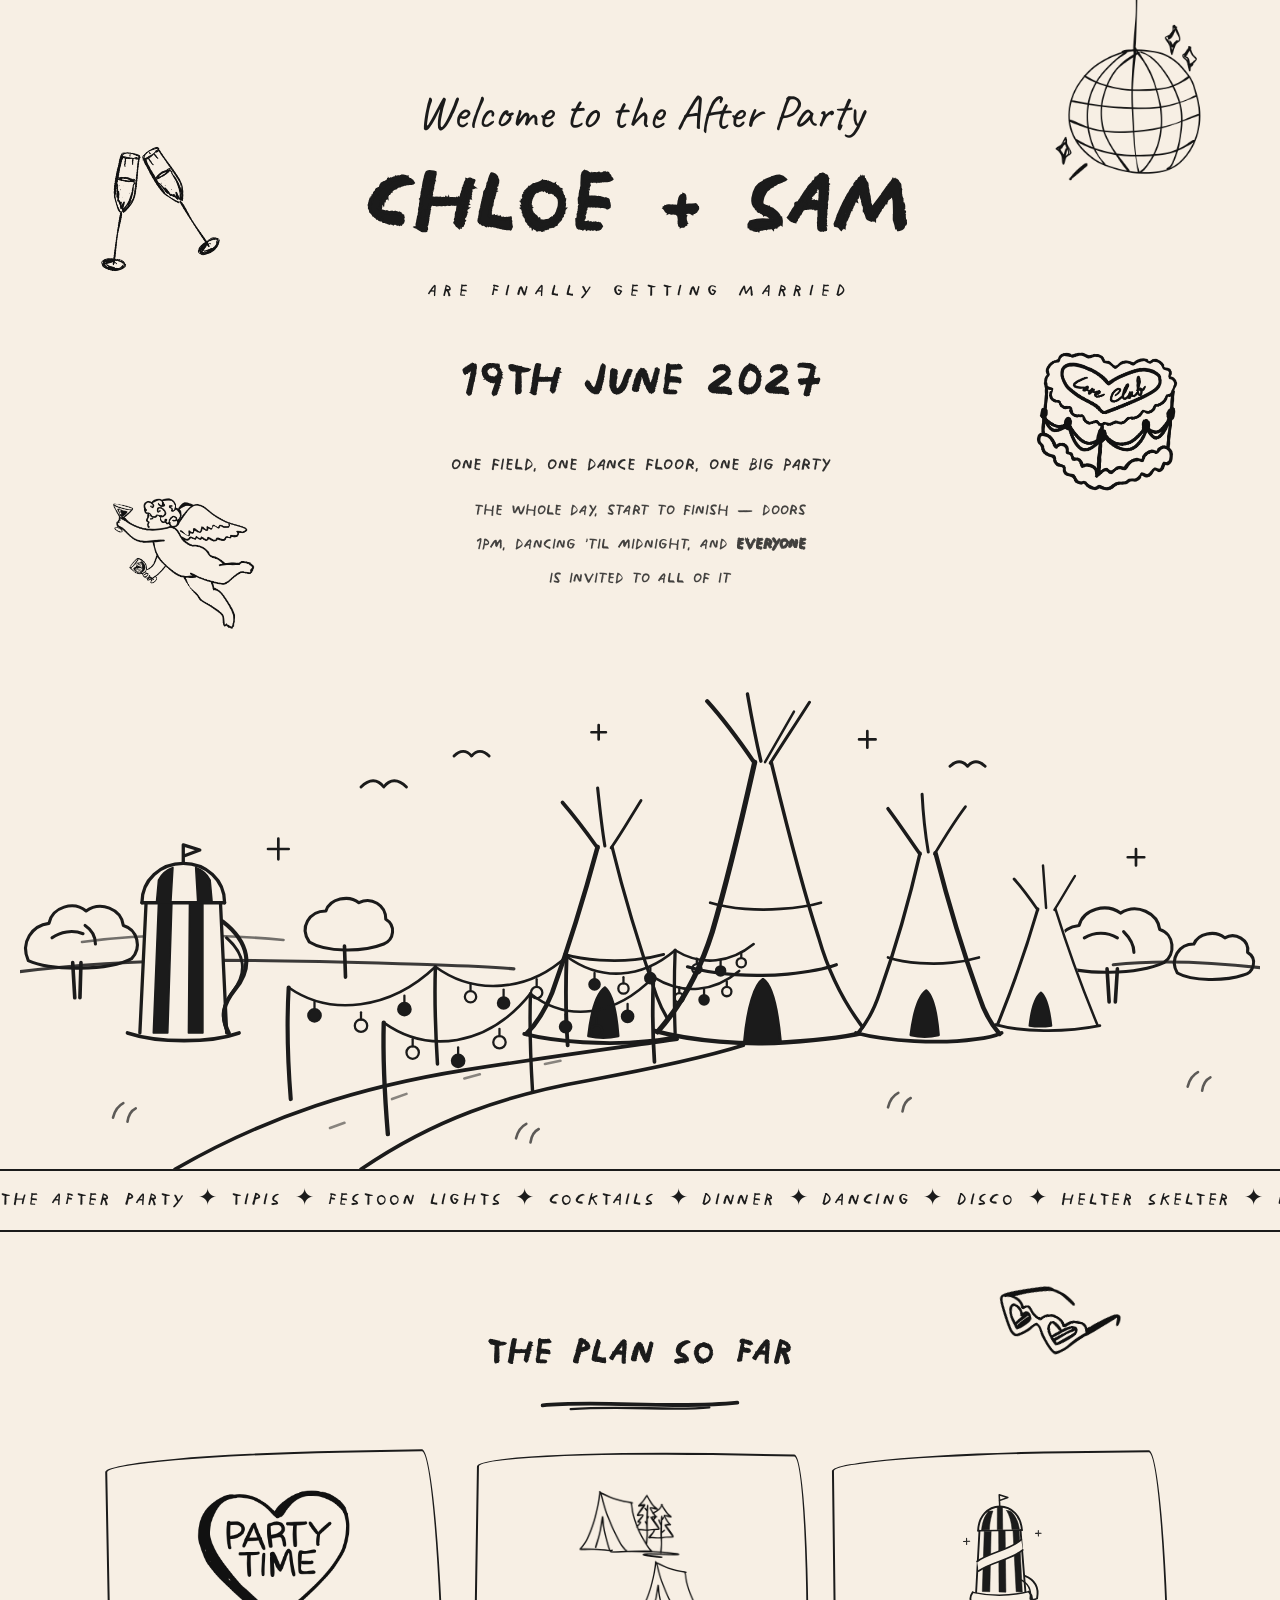
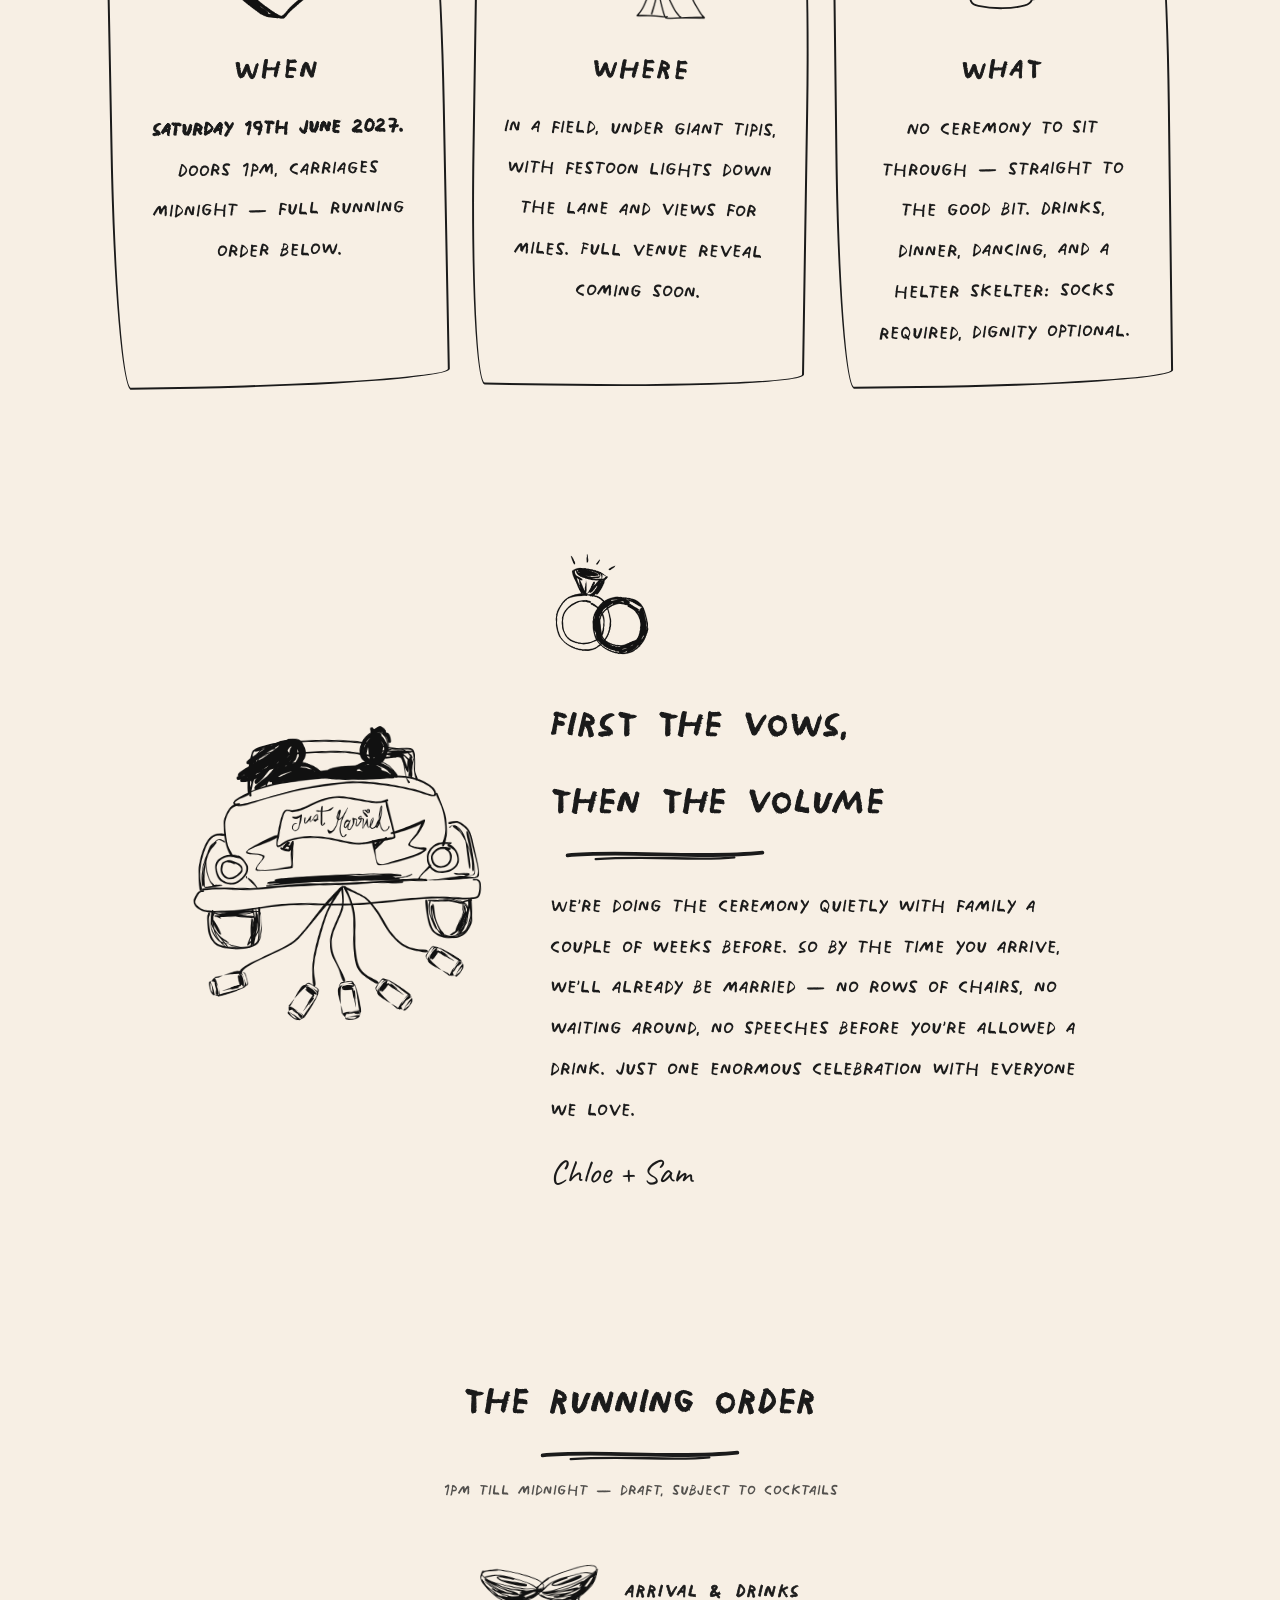
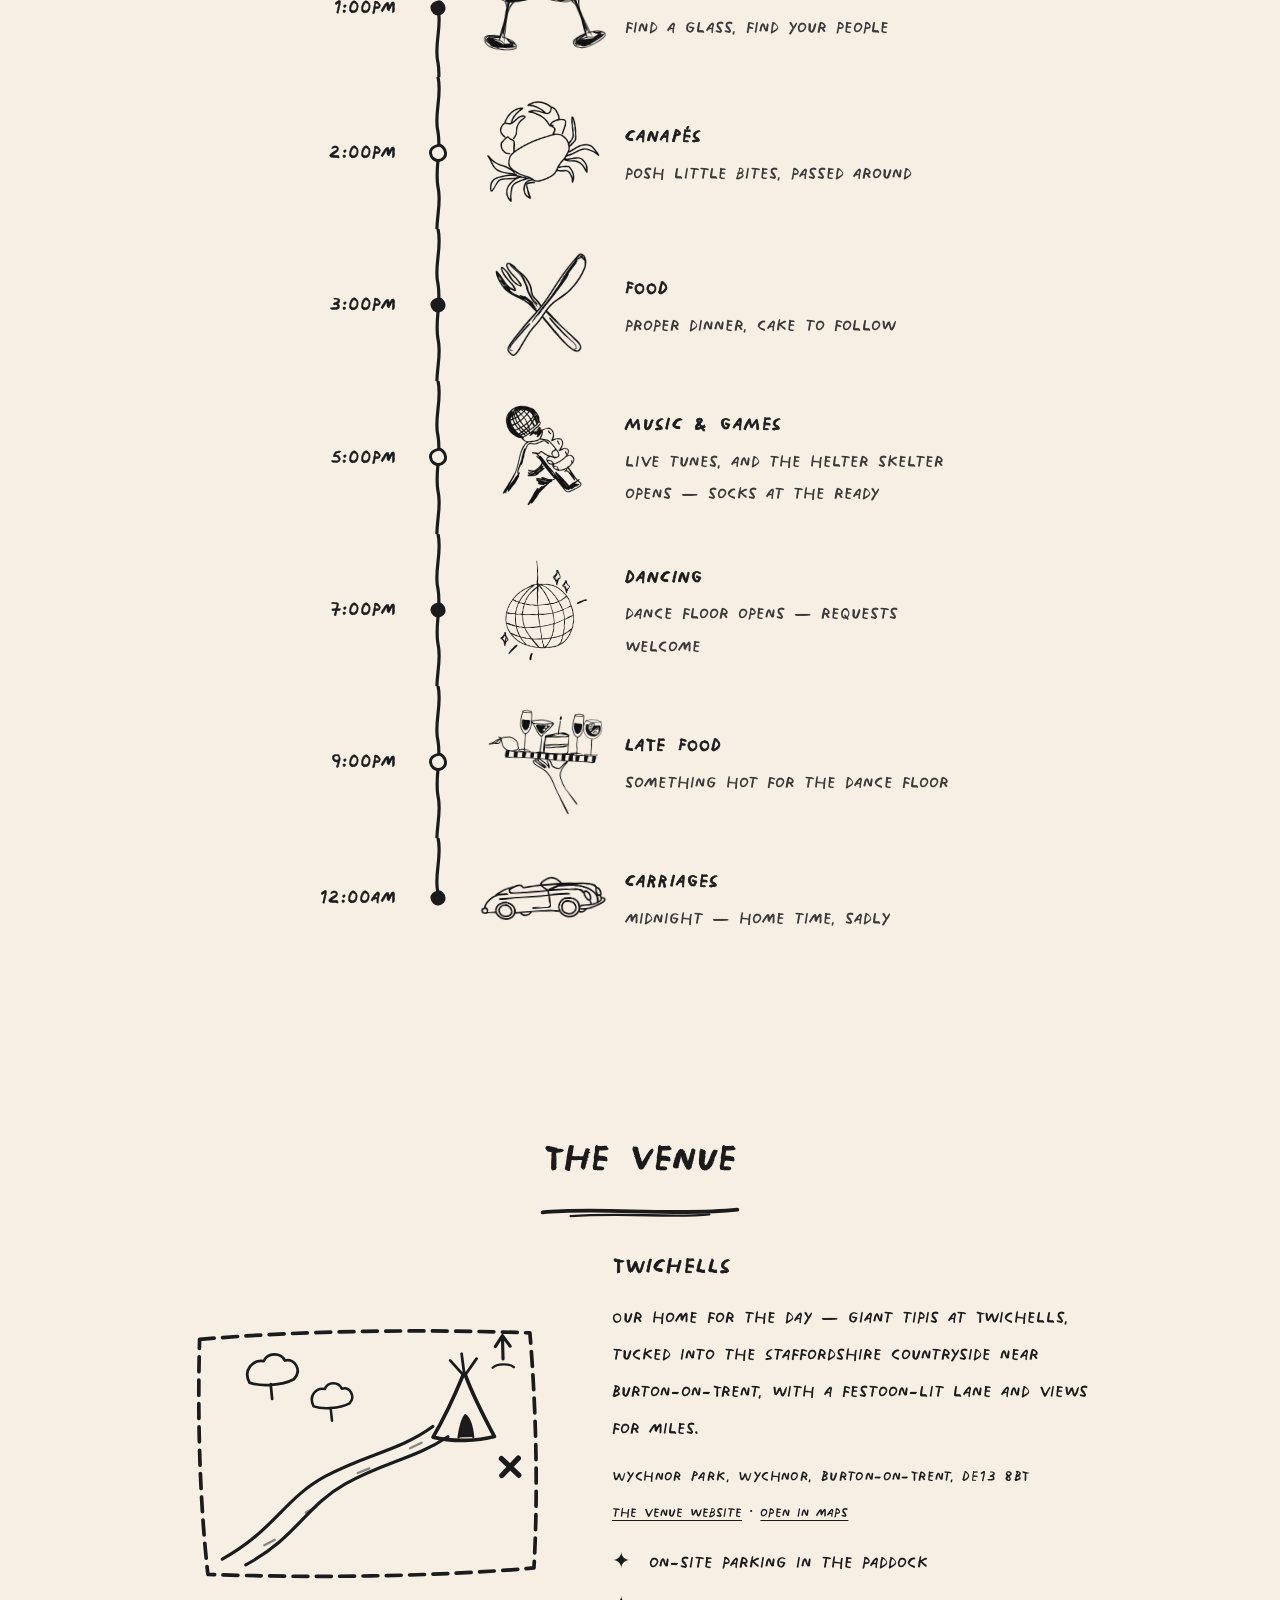
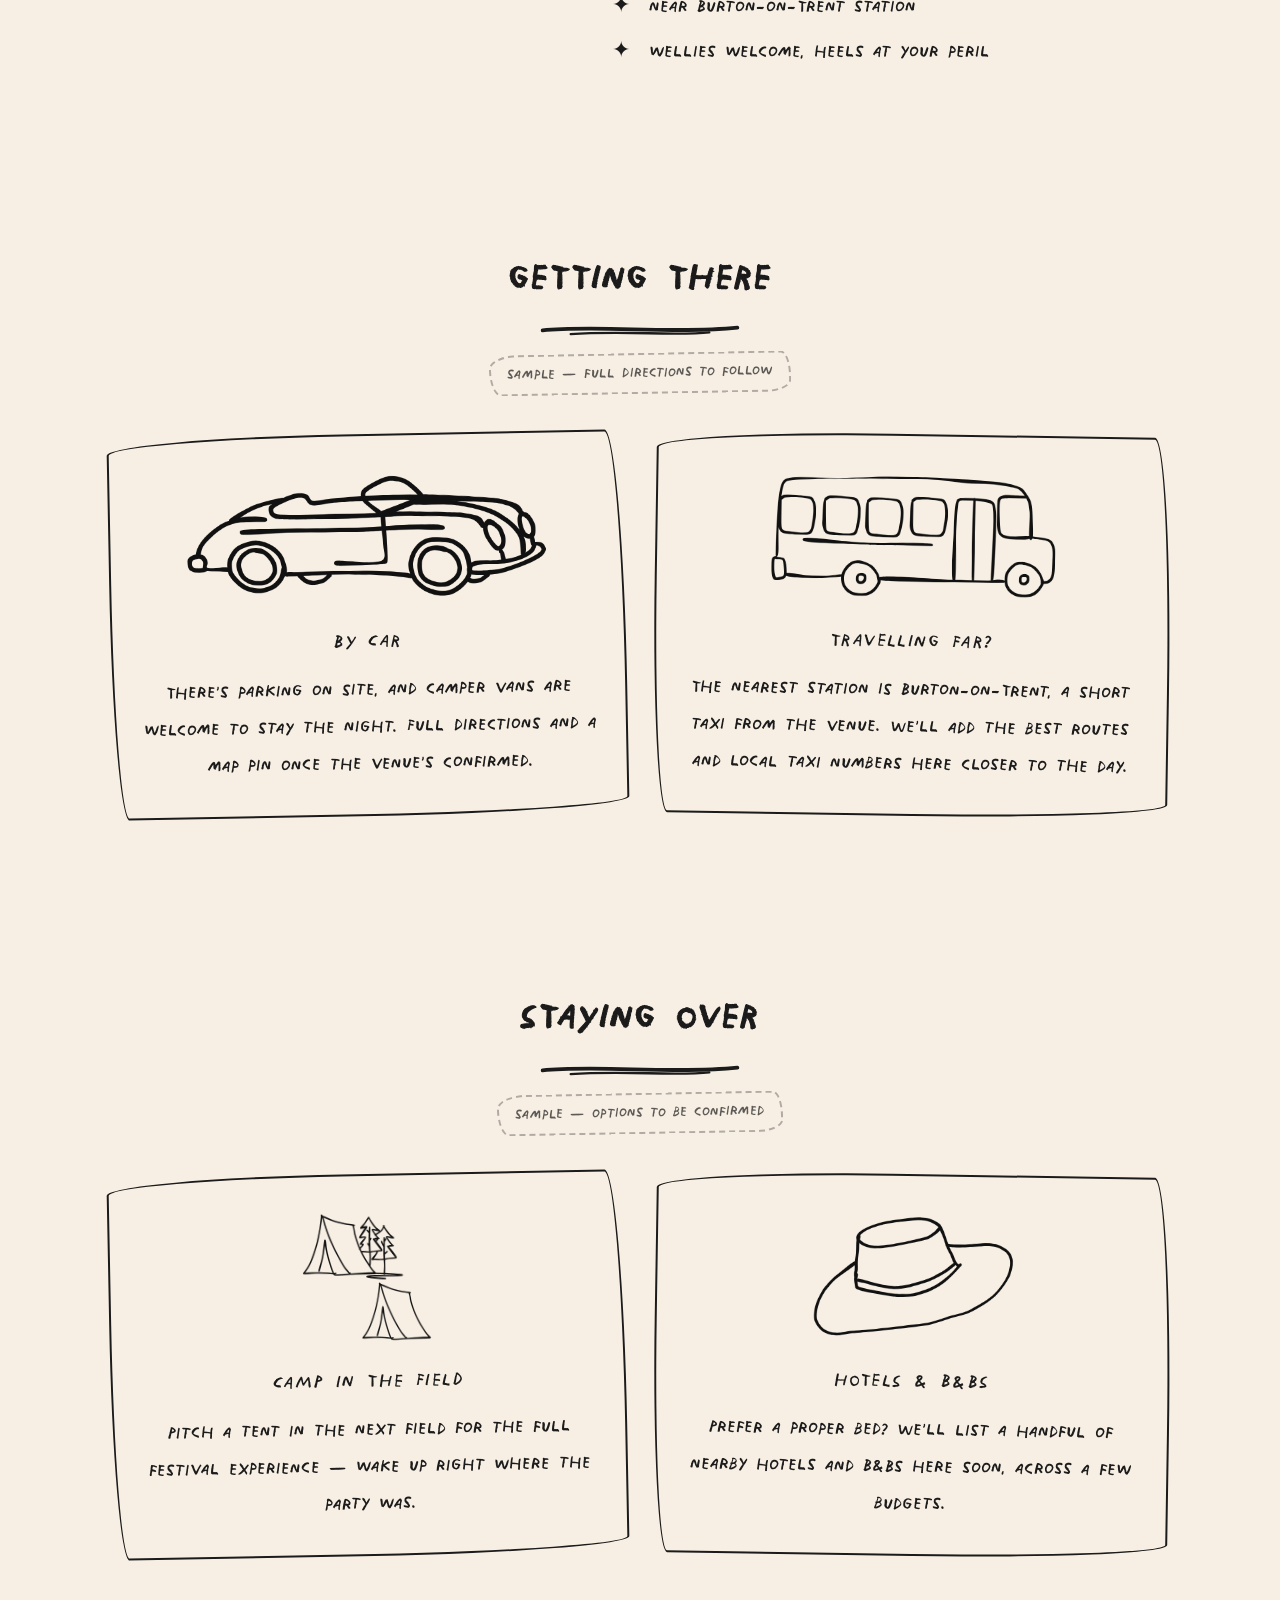
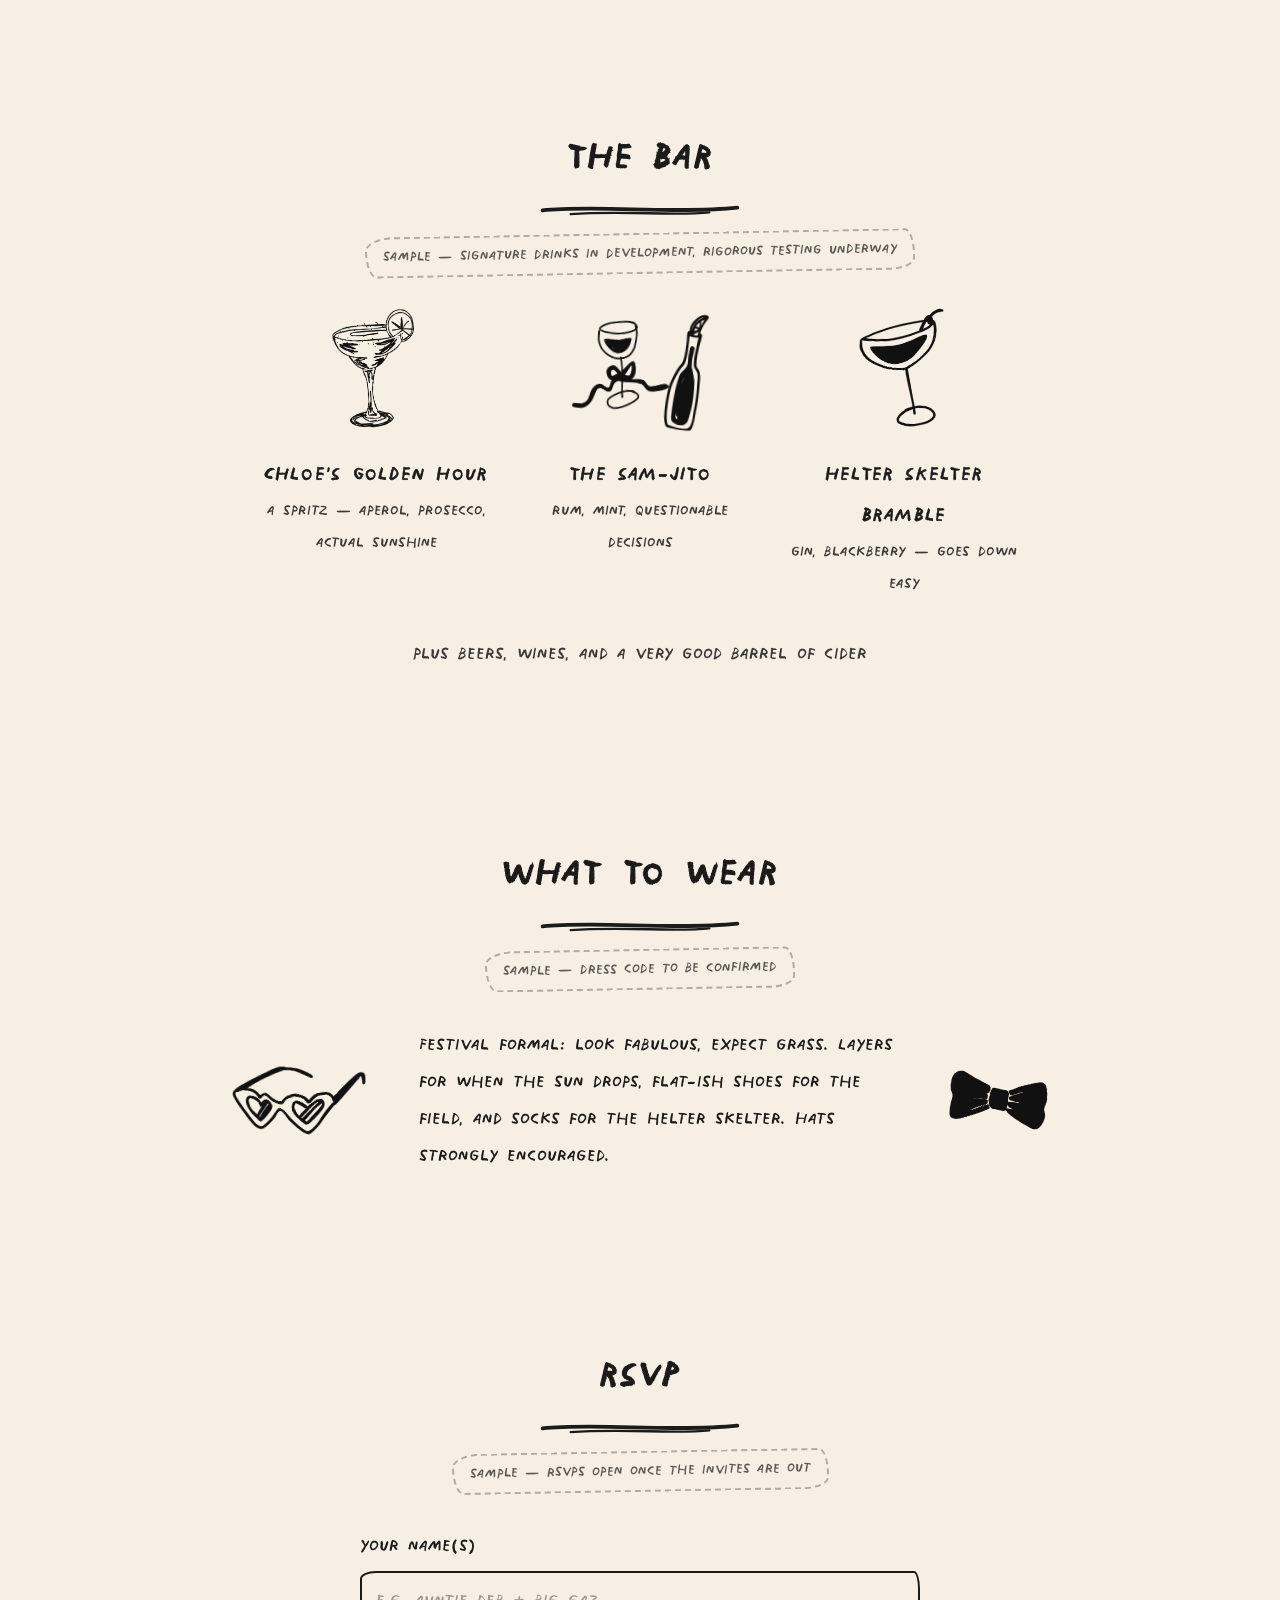
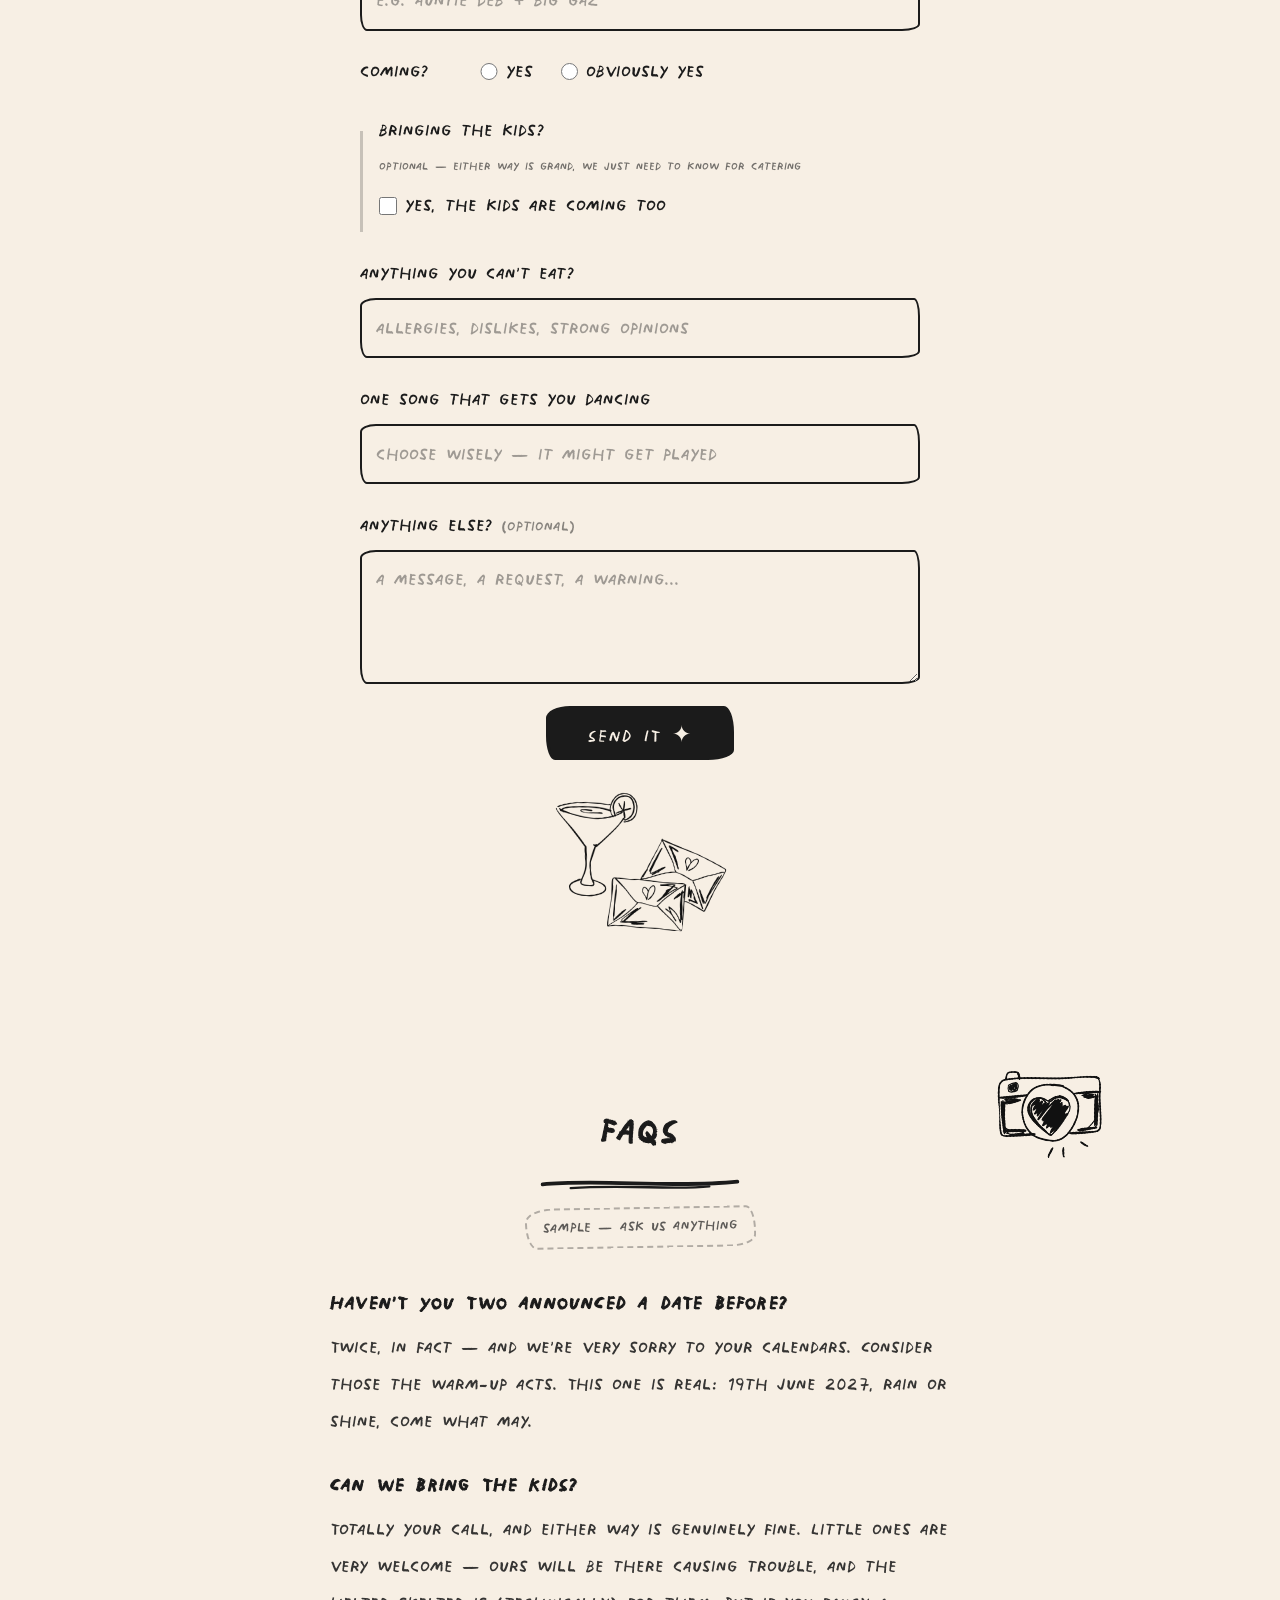
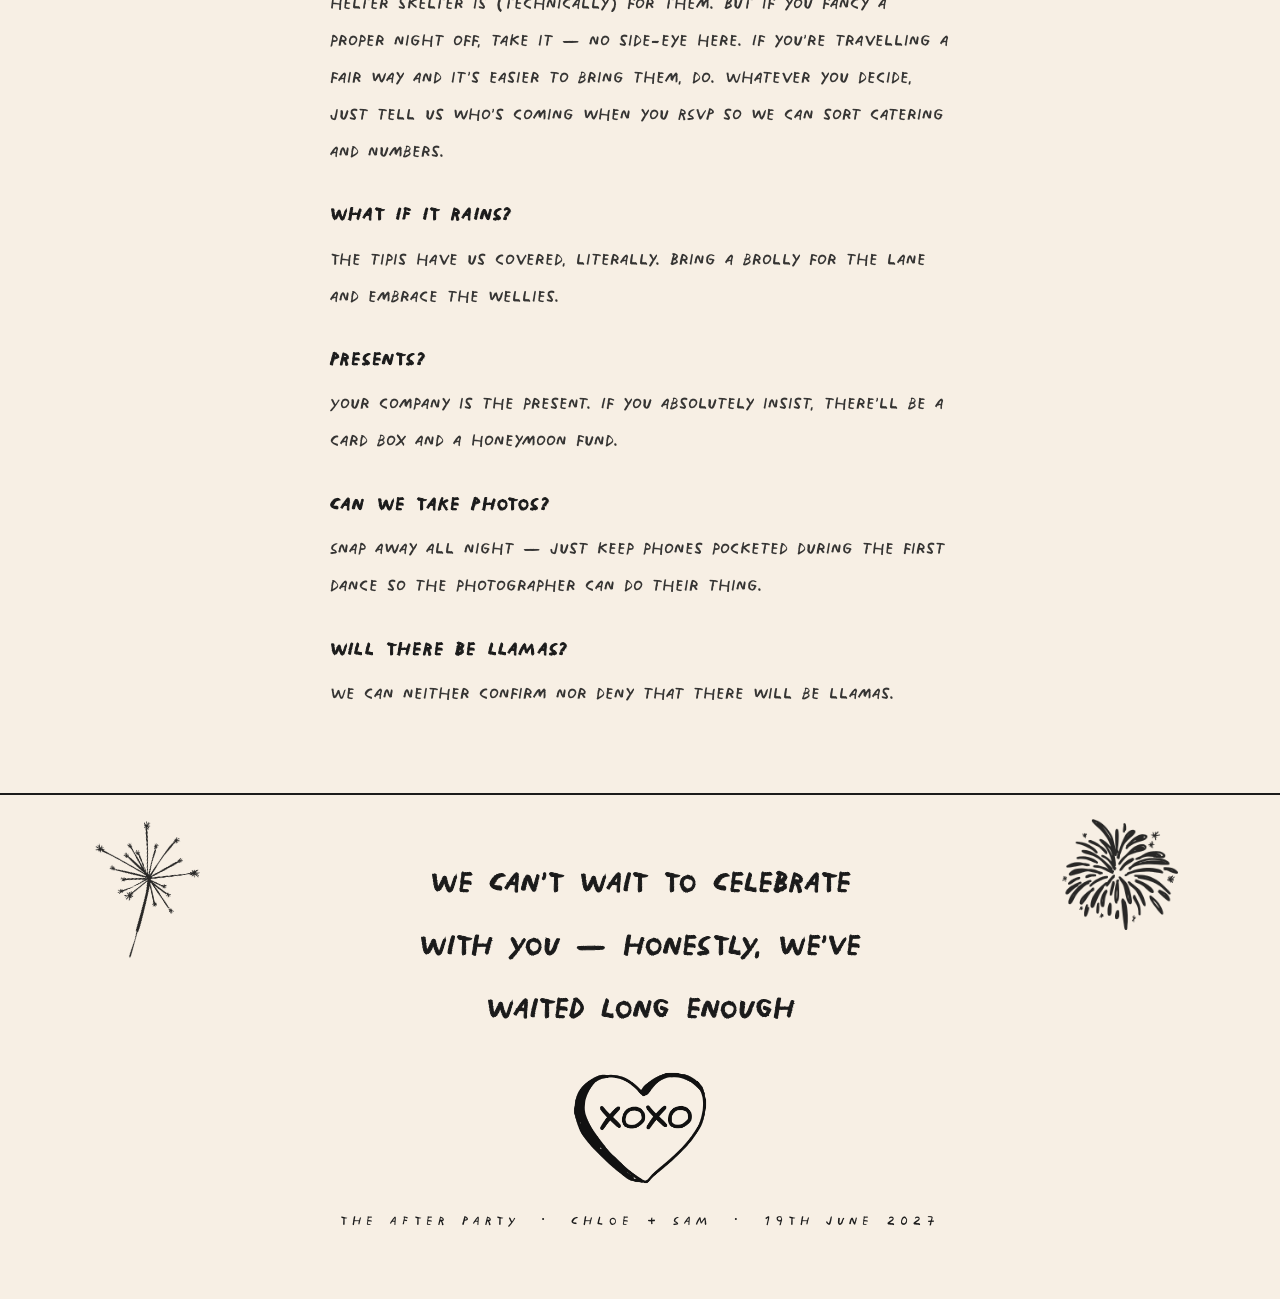
==== index.html @ e9b157f2 "Venue: correct spelling to Twichells + add full address, map link, website - Fix "Twichels" -> "Twic" ====
<!DOCTYPE html>
<html lang="en">
<head>
  <meta charset="UTF-8">
  <meta name="viewport" content="width=device-width, initial-scale=1.0">
  <title>The After Party · Chloe + Sam · 19 June 2027</title>
  <meta name="description" content="Chloe + Sam are getting married — and throwing The After Party, one enormous do in a field on 19th June 2027. The whole day, everyone invited: tipis, festoon lights, dancing and a helter skelter.">
  <link rel="icon" href="assets/illustrations/heart-card.png">
  <link rel="preconnect" href="https://fonts.googleapis.com">
  <link rel="preconnect" href="https://fonts.gstatic.com" crossorigin>
  <link href="https://fonts.googleapis.com/css2?family=Caveat:wght@600&display=swap" rel="stylesheet">
  <link rel="stylesheet" href="styles.css">
  <script>try{if(new URLSearchParams(location.search).has('i'))document.documentElement.classList.add('has-invite');}catch(e){}</script>
</head>
<body>

  <!-- ============ personalised namecard (only shown with ?i= token) ============ -->
  <div class="namecard" id="namecard" role="button" tabindex="0" aria-label="Tap to enter your invitation">

    <!-- festoon lights strung across the top (seamless repeating tile) -->
    <div class="nc-festoon" aria-hidden="true"></div>

    <div class="ticket">
      <div class="ticket-punch"></div>
      <img class="ticket-shades" src="assets/illustrations/heart-sunglasses.png" alt="">
      <p class="ticket-eyebrow">you're invited to</p>
      <div class="ticket-name">The After Party</div>
      <hr class="ticket-perf">
      <div class="ticket-admit" id="ticketAdmit">Admit 4</div>
      <div class="ticket-names" id="ticketNames">Lauren, Paul, Ivy &amp; Freddie</div>
      <p class="ticket-meta">Sat 19 June 2027 · the field</p>
      <p class="ticket-tap">tap to enter <i></i></p>
      <div class="ticket-stamp" aria-hidden="true">no. 3</div>
    </div>

    <!-- hand-drawn tipi field grounding the bottom (seamless repeating tile) -->
    <div class="nc-scene" aria-hidden="true"></div>

  </div>

  <!-- ======================= HERO ======================= -->
  <header class="hero">
    <div class="disco">
      <img src="assets/illustrations/disco-ball-lines.png" alt="">
    </div>

    <p class="invite-greet" id="inviteGreet">Lauren, Paul, Ivy &amp; Freddie</p>
    <p class="hero-name">Welcome to <span class="hero-name-mark">the After Party</span></p>
    <h1>Chloe <span class="amp">+</span> Sam</h1>
    <p class="sub">are finally getting married</p>
    <p class="when"><span class="hl-big">19th June 2027</span></p>
    <p class="tag">one field, one dance floor, one big party</p>
    <p class="hero-note">the whole day, start to finish — doors 1pm, dancing 'til midnight, and <strong>everyone</strong> is invited to all of it</p>
    <p class="invite-note" id="inviteNote">We've saved <span id="inviteSpots">4</span> spots in the field for you</p>
    <p class="invite-kids" id="inviteKids">Ivy &amp; Freddie — the helter skelter's basically yours.</p>

    <img class="doodle doodle-clink" src="assets/illustrations/champagne-clink.png" alt="">
    <img class="doodle doodle-cake" src="assets/illustrations/heart-cake-love-club.png" alt="">
    <img class="doodle doodle-cupid" src="assets/illustrations/cupid-cocktail.png" alt="">

    <!-- ============ hand-drawn tipi scene ============ -->
    <div class="scene">
      <svg viewBox="0 0 1200 520" xmlns="http://www.w3.org/2000/svg" aria-label="Hand-drawn sketch of tipis in a field with festoon lights along a winding path and a helter skelter">
        <g fill="none" stroke="#1b1b1b" stroke-linecap="round" stroke-linejoin="round">

          <!-- distant hills (stop either side of the tipis) -->
          <path d="M-10 330 C 120 312, 260 318, 400 322 C 430 323, 456 324, 478 326" stroke-width="3" opacity="0.85"/>
          <path d="M1058 322 C 1105 317, 1160 320, 1210 326" stroke-width="3" opacity="0.85"/>
          <path d="M60 300 C 130 290, 200 293, 255 298" stroke-width="2.5" opacity="0.6"/>

          <!-- tree cluster, scribbly canopies : far left behind helter skelter -->
          <g stroke-width="3">
            <path d="M8 318 c -8 -18 4 -34 20 -36 c 3 -16 24 -22 36 -12 c 14 -10 34 -2 36 14 c 14 4 18 22 8 32 c -22 12 -78 12 -100 2 z"/>
            <path d="M31 296 c 8 -6 20 -8 30 -4 M63 284 c 6 4 10 10 10 18"/>
            <path d="M51 320 l 2 34 M59 320 l -1 34" stroke-width="3.5"/>
            <path d="M280 300 c -10 -14 0 -30 16 -30 c 4 -12 22 -16 32 -8 c 12 -6 26 2 26 16 c 10 6 8 20 -2 24 c -20 8 -56 8 -72 -2 z"/>
            <path d="M314 304 l 1 30" stroke-width="3.5"/>
          </g>
          <!-- tree cluster right -->
          <g stroke-width="3">
            <path d="M1005 322 c -10 -18 2 -36 20 -38 c 4 -16 26 -22 40 -12 c 16 -10 36 0 38 16 c 14 4 16 24 4 32 c -26 12 -80 12 -102 2 z"/>
            <path d="M1030 296 c 10 -6 22 -6 32 0 M1068 290 c 6 6 10 12 10 20"/>
            <path d="M1052 326 l 2 32 M1062 326 l -2 32" stroke-width="3.5"/>
            <path d="M1120 330 c -8 -14 2 -28 16 -28 c 4 -10 20 -14 30 -6 c 10 -6 24 2 22 14 c 10 6 6 20 -4 22 c -18 6 -50 6 -64 -2 z"/>
          </g>

          <!-- ============ TIPIS (paper-filled so the horizon stops behind them) ============ -->
          <!-- left tipi -->
          <g>
            <path fill="#f7efe4" stroke="none" d="M566 206 C 552 244 534 300 516 350 C 508 370 499 381 491 390 C 520 398 570 400 606 397 C 621 396 632 393 640 390 C 631 380 623 371 615 351 C 599 302 583 248 572 206 Z"/>
            <path d="M559 208 C 549 245 533 299 515 349 C 507 369 499 380 490 389" stroke-width="4.4"/>
            <path d="M573 208 C 583 249 599 303 616 352 C 623 371 631 382 639 390" stroke-width="3.1"/>
            <path d="M488 389 C 519 397 569 400 607 396 C 621 395 632 393 641 389" stroke-width="3.7"/>
            <path d="M559 209 C 549 195 538 180 525 165" stroke-width="3.6"/>
            <path d="M572 209 C 582 195 591 179 601 163" stroke-width="2.7"/>
            <path d="M566 207 C 563 189 561 170 559 151" stroke-width="3"/>
            <path d="M527 312 c 20 6 48 7 68 5 c 12 -1 21 -3 28 -5" stroke-width="2.6"/>
            <path d="M550 391 c 3 -26 9 -42 16 -47 c 6 5 11 21 13 47 c -9 2 -20 2 -29 0 z" fill="#1b1b1b" stroke-width="2.4"/>
          </g>
          <!-- big centre tipi -->
          <g>
            <path fill="#f7efe4" stroke="none" d="M718 124 C 704 168 688 232 669 292 C 657 330 640 362 618 387 C 652 397 702 401 741 398 C 773 396 801 393 820 387 C 801 362 785 330 775 296 C 757 238 741 170 728 124 Z"/>
            <path d="M711 126 C 702 166 688 229 670 290 C 658 328 640 361 617 387" stroke-width="5"/>
            <path d="M727 126 C 738 171 754 238 773 296 C 783 331 800 363 819 387" stroke-width="3.4"/>
            <path d="M614 386 C 651 396 702 400 742 397 C 773 395 802 392 823 386" stroke-width="4.2"/>
            <path d="M711 127 C 698 108 684 88 665 67" stroke-width="4"/>
            <path d="M726 127 C 738 108 750 90 764 68" stroke-width="2.9"/>
            <path d="M717 125 C 712 104 708 83 704 60" stroke-width="3.3"/>
            <path d="M721 126 C 730 110 740 93 749 77" stroke-width="2.4"/>
            <path d="M668 262 c 20 6 47 8 68 6 c 15 -1 29 -3 39 -6" stroke-width="2.7"/>
            <path d="M646 324 c 26 8 64 10 97 7 c 20 -2 36 -5 47 -9" stroke-width="3.1"/>
            <path d="M701 396 c 3 -33 10 -55 18 -60 c 8 5 14 27 17 60 c -11 3 -24 3 -35 0 z" fill="#1b1b1b" stroke-width="2.5"/>
          </g>
          <!-- right tipi -->
          <g>
            <path fill="#f7efe4" stroke="none" d="M878 212 C 866 248 850 300 833 348 C 827 366 820 379 813 389 C 841 397 891 399 925 395 C 935 394 943 391 948 389 C 941 379 935 369 929 351 C 913 303 897 250 886 212 Z"/>
            <path d="M871 214 C 863 249 849 301 832 349 C 826 367 819 379 811 388" stroke-width="3.3"/>
            <path d="M886 214 C 896 253 911 305 928 352 C 934 371 941 381 948 389" stroke-width="4.3"/>
            <path d="M809 388 C 840 396 890 399 925 394 C 936 393 944 391 950 388" stroke-width="3.6"/>
            <path d="M871 215 C 861 201 852 187 840 171" stroke-width="3.4"/>
            <path d="M885 215 C 894 200 903 185 915 169" stroke-width="2.6"/>
            <path d="M879 213 C 876 195 874 177 873 157" stroke-width="2.9"/>
            <path d="M840 315 c 18 6 44 7 62 5 c 11 -1 19 -3 26 -5" stroke-width="2.6"/>
            <path d="M862 390 c 3 -24 8 -38 15 -43 c 6 5 10 19 12 43 c -8 2 -19 2 -27 0 z" fill="#1b1b1b" stroke-width="2.4"/>
          </g>
          <!-- small far-right tipi -->
          <g>
            <path fill="#f7efe4" stroke="none" d="M990 264 C 981 294 966 340 948 380 C 972 387 1012 388 1042 382 C 1029 343 1013 298 1003 264 Z"/>
            <path d="M985 268 C 976 299 961 343 946 380" stroke-width="3"/>
            <path d="M1002 268 C 1012 300 1028 345 1043 381" stroke-width="2.4"/>
            <path d="M944 380 C 969 387 1010 388 1045 381" stroke-width="2.8"/>
            <path d="M985 269 C 978 259 971 249 962 239" stroke-width="2.7"/>
            <path d="M1001 269 C 1008 258 1014 247 1021 236" stroke-width="2.2"/>
            <path d="M993 267 C 992 254 991 240 990 226" stroke-width="2.4"/>
            <path d="M977 381 c 2 -18 6 -28 11 -32 c 5 4 8 14 10 32 c -7 1 -15 1 -21 0 z" fill="#1b1b1b" stroke-width="2"/>
          </g>

          <!-- ============ winding lane ============ -->
          <path d="M150 520 C 240 468, 330 440, 430 424 C 520 410, 580 402, 636 394" stroke-width="3.5"/>
          <path d="M330 520 C 400 472, 470 448, 550 434 C 615 422, 662 412, 700 400" stroke-width="3.5"/>
          <path d="M300 480 l 14 -5 M360 452 l 14 -5 M430 432 l 15 -4 M508 418 l 15 -3" stroke-width="2.5" opacity="0.5"/>

          <!-- ============ festoon lights, left side of lane ============ -->
          <g>
            <path d="M262 452 C 259 415 258 379 260 344" stroke-width="4"/>
            <path d="M404 418 C 402 386 401 354 402 324" stroke-width="3.4"/>
            <path d="M530 400 C 528 371 528 341 529 314" stroke-width="3.7"/>
            <path d="M634 388 C 633 361 633 334 634 308" stroke-width="3.2"/>
          </g>
          <g stroke-width="2.5">
            <path d="M260 344 C 300 372, 358 366, 402 324"/>
            <path d="M402 324 C 440 352, 492 348, 529 314"/>
            <path d="M529 314 C 562 338, 601 336, 634 308"/>
            <path d="M634 308 C 660 324, 688 320, 710 302"/>
          </g>
          <g stroke-width="2.2" class="bulbs">
            <path d="M285 358 l 0 7"/><circle cx="285" cy="371" r="6" fill="#1b1b1b"/>
            <path d="M330 368 l 0 7"/><circle cx="330" cy="381" r="6"/>
            <path d="M372 352 l 0 7"/><circle cx="372" cy="365" r="6" fill="#1b1b1b"/>
            <path d="M436 340 l 0 7"/><circle cx="436" cy="353" r="5.5"/>
            <path d="M468 346 l 0 7"/><circle cx="468" cy="359" r="5.5" fill="#1b1b1b"/>
            <path d="M500 336 l 0 7"/><circle cx="500" cy="349" r="5.5"/>
            <path d="M556 330 l 0 6"/><circle cx="556" cy="341" r="5" fill="#1b1b1b"/>
            <path d="M584 334 l 0 6"/><circle cx="584" cy="345" r="5"/>
            <path d="M610 324 l 0 6"/><circle cx="610" cy="335" r="5" fill="#1b1b1b"/>
            <path d="M655 316 l 0 5"/><circle cx="655" cy="326" r="4.5"/>
            <path d="M678 318 l 0 5"/><circle cx="678" cy="328" r="4.5" fill="#1b1b1b"/>
            <path d="M698 310 l 0 5"/><circle cx="698" cy="320" r="4.5"/>
          </g>

          <!-- ============ festoon lights, right side of lane ============ -->
          <g>
            <path d="M356 486 C 353 450 351 414 352 378" stroke-width="4.2"/>
            <path d="M496 444 C 494 412 493 380 494 350" stroke-width="3.3"/>
            <path d="M614 416 C 612 388 612 360 613 334" stroke-width="3.6"/>
          </g>
          <g stroke-width="2.5">
            <path d="M352 378 C 394 408, 452 402, 494 350"/>
            <path d="M494 350 C 530 378, 576 372, 613 334"/>
            <path d="M613 334 C 642 352, 672 348, 696 328"/>
          </g>
          <g stroke-width="2.2" class="bulbs">
            <path d="M380 394 l 0 7"/><circle cx="380" cy="407" r="6"/>
            <path d="M424 402 l 0 7"/><circle cx="424" cy="415" r="6" fill="#1b1b1b"/>
            <path d="M464 384 l 0 7"/><circle cx="464" cy="397" r="6"/>
            <path d="M528 370 l 0 6"/><circle cx="528" cy="382" r="5.5" fill="#1b1b1b"/>
            <path d="M558 374 l 0 6"/><circle cx="558" cy="386" r="5.5"/>
            <path d="M588 360 l 0 6"/><circle cx="588" cy="372" r="5.5" fill="#1b1b1b"/>
            <path d="M638 344 l 0 5"/><circle cx="638" cy="354" r="4.5"/>
            <path d="M662 346 l 0 5"/><circle cx="662" cy="356" r="4.5" fill="#1b1b1b"/>
            <path d="M684 338 l 0 5"/><circle cx="684" cy="348" r="4.5"/>
          </g>

          <!-- ============ mini helter skelter, left of path ============ -->
          <g stroke-width="3.2">
            <!-- paper fill so the horizon stops behind it -->
            <path fill="#f7efe4" stroke="none" d="M118 262 c 0 -22 18 -38 40 -38 c 22 0 40 16 40 38 l -4 0 l 6 126 l -84 0 l 6 -126 z"/>
            <!-- dome + flag -->
            <path d="M118 262 c 0 -22 18 -38 40 -38 c 22 0 40 16 40 38"/>
            <path d="M158 224 l 0 -18 M158 206 l 16 5 l -16 6"/>
            <!-- tower -->
            <path d="M122 262 L 116 388 M194 262 L 200 388"/>
            <path d="M118 262 l 80 0"/>
            <!-- solid stripes -->
            <path d="M134 262 l -5 126 l 14 0 l 4 -126 z" fill="#1b1b1b" stroke-width="1.5"/>
            <path d="M164 262 l -1 126 l 14 0 l 0 -126 z" fill="#1b1b1b" stroke-width="1.5"/>
            <path d="M134 240 a 26 26 0 0 1 14 -12 l -2 34 l -14 0 z" fill="#1b1b1b" stroke-width="1.5"/>
            <path d="M170 228 a 26 26 0 0 1 14 12 l 2 22 l -14 0 z" fill="#1b1b1b" stroke-width="1.5"/>
            <!-- slide wrap -->
            <path d="M196 280 c 26 20, 30 44, 12 66 c -12 15, -14 26, -6 42" stroke-width="4"/>
            <path d="M200 296 c 18 16, 20 34, 6 52 c -10 13, -12 24, -5 40" stroke-width="3"/>
            <!-- base -->
            <path d="M104 388 c 30 10, 80 10, 108 0" stroke-width="3.5"/>
          </g>

          <!-- birds + sparkles -->
          <g stroke-width="2.8">
            <path d="M330 150 c 8 -8 16 -8 22 0 c 6 -8 14 -8 22 0"/>
            <path d="M420 120 c 6 -6 12 -6 17 0 c 5 -6 11 -6 17 0"/>
            <path d="M900 130 c 6 -6 12 -6 17 0 c 5 -6 11 -6 17 0"/>
          </g>
          <g stroke-width="2.6" class="scene-sparkles">
            <path d="M250 200 l 0 20 M240 210 l 20 0"/>
            <path d="M820 96 l 0 16 M812 104 l 16 0"/>
            <path d="M1080 210 l 0 16 M1072 218 l 16 0"/>
            <path d="M560 90 l 0 14 M553 97 l 14 0"/>
          </g>

          <!-- foreground grass ticks -->
          <g stroke-width="2.5" opacity="0.7">
            <path d="M90 470 c 2 -8 6 -12 10 -14 M104 474 c 1 -7 4 -11 8 -13"/>
            <path d="M840 460 c 2 -8 6 -12 10 -14 M854 464 c 1 -7 4 -11 8 -13"/>
            <path d="M1130 440 c 2 -8 6 -12 10 -14 M1144 444 c 1 -7 4 -11 8 -13"/>
            <path d="M480 490 c 2 -8 6 -12 10 -14 M494 494 c 1 -7 4 -11 8 -13"/>
          </g>
        </g>
      </svg>
    </div>
  </header>

  <!-- ======================= MARQUEE ======================= -->
  <div class="marquee" aria-hidden="true">
    <div class="marquee-track">
      <span>the after party ✦ tipis ✦ festoon lights ✦ cocktails ✦ dinner ✦ dancing ✦ disco ✦ helter skelter ✦ love club ✦ third time lucky ✦ 19 june 2027 ✦&nbsp;the after party ✦ tipis ✦ festoon lights ✦ cocktails ✦ dinner ✦ dancing ✦ disco ✦ helter skelter ✦ love club ✦ third time lucky ✦ 19 june 2027 ✦&nbsp;</span>
      <span>the after party ✦ tipis ✦ festoon lights ✦ cocktails ✦ dinner ✦ dancing ✦ disco ✦ helter skelter ✦ love club ✦ third time lucky ✦ 19 june 2027 ✦&nbsp;the after party ✦ tipis ✦ festoon lights ✦ cocktails ✦ dinner ✦ dancing ✦ disco ✦ helter skelter ✦ love club ✦ third time lucky ✦ 19 june 2027 ✦&nbsp;</span>
    </div>
  </div>

  <!-- ======================= THE PLAN ======================= -->
  <main>
    <section class="plan">
      <img class="plan-shades" src="assets/illustrations/heart-sunglasses.png" alt="">
      <h2>the plan so far</h2>
      <div class="cards">
        <article class="card">
          <img src="assets/illustrations/heart-party-time.png" alt="Hand-drawn love heart sweet reading party time">
          <h3>when</h3>
          <p><strong>Saturday 19th June 2027.</strong> Doors 1pm, carriages midnight — full running order below.</p>
        </article>
        <article class="card">
          <img src="assets/illustrations/tent-trees.png" alt="Hand-drawn tents and trees">
          <h3>where</h3>
          <p>In a field, under giant tipis, with festoon lights down the lane and views for miles. Full venue reveal coming soon.</p>
        </article>
        <article class="card">
          <div class="hs-wrap">
            <!-- helter skelter, hand-drawn -->
            <svg viewBox="0 0 300 380" xmlns="http://www.w3.org/2000/svg" aria-label="Hand-drawn helter skelter">
              <g fill="none" stroke="#1b1b1b" stroke-linecap="round" stroke-linejoin="round">
                <!-- flag -->
                <path d="M150 46 L 149 14 M149 14 l 25 8 l -25 9" stroke-width="4.5"/>
                <!-- dome -->
                <path d="M86 118 c 2 -42 30 -70 64 -70 c 34 0 62 28 64 70" stroke-width="5.5"/>
                <!-- dome stripes -->
                <path d="M117 62 C 106 74, 98 94, 96 116 L 119 116 C 120 96, 124 78, 130 61 C 126 61, 121 61, 117 62 Z" fill="#1b1b1b" stroke-width="1.5"/>
                <path d="M170 60 C 179 76, 184 95, 185 116 L 207 116 C 204 94, 196 76, 184 64 C 180 62, 175 60, 170 60 Z" fill="#1b1b1b" stroke-width="1.5"/>
                <path d="M143 49 L 142 116 L 158 116 L 158 49 C 153 48, 148 48, 143 49 Z" fill="#1b1b1b" stroke-width="1.5"/>
                <!-- tower (gently widening to the base) -->
                <path d="M90 118 L 78 298 M210 118 L 222 298" stroke-width="5.5"/>
                <path d="M86 118 l 128 0" stroke-width="4.5"/>
                <!-- tower stripes -->
                <path d="M104 120 l -8 176 l 22 1 l 6 -177 z" fill="#1b1b1b" stroke-width="1.5"/>
                <path d="M146 120 l -1 178 l 20 1 l 0 -179 z" fill="#1b1b1b" stroke-width="1.5"/>
                <path d="M188 120 l 7 178 l 18 1 l -7 -179 z" fill="#1b1b1b" stroke-width="1.5"/>
                <!-- slide band spiralling across the front (paper-filled so it sits on top) -->
                <path d="M212 146 C 178 176, 118 182, 82 208 L 86 236 C 124 210, 182 204, 216 176 Z" fill="#f7efe4" stroke="none"/>
                <path d="M212 146 C 178 176, 118 182, 82 208" stroke-width="5"/>
                <path d="M216 176 C 182 204, 124 210, 86 236" stroke-width="5"/>
                <!-- slide exit chute, bottom right -->
                <path d="M221 252 C 250 264, 262 288, 256 318" stroke-width="5.5"/>
                <path d="M207 262 C 228 272, 240 292, 236 318" stroke-width="4.5"/>
                <path d="M236 320 C 242 322, 250 322, 256 318" stroke-width="4.5"/>
                <!-- inflatable base ring -->
                <path d="M68 298 C 54 318, 62 334, 84 338 C 128 348, 184 348, 220 338 C 242 332, 248 316, 232 298" stroke-width="5.5"/>
                <path d="M68 298 C 120 310, 180 310, 232 298" stroke-width="4"/>
                <!-- sparkles -->
                <path d="M52 140 l 0 18 M43 149 l 18 0" stroke-width="3"/>
                <path d="M262 120 l 0 16 M254 128 l 16 0" stroke-width="3"/>
              </g>
            </svg>
          </div>
          <h3>what</h3>
          <p>No ceremony to sit through — straight to the good bit. Drinks, dinner, dancing, and a helter skelter: socks required, dignity optional.</p>
        </article>
      </div>
    </section>

    <!-- ======================= STORY ======================= -->
    <section class="story">
      <img class="story-img" src="assets/illustrations/just-married-car.png" alt="Hand-drawn just married car with cans trailing">
      <div class="story-text">
        <img class="story-rings" src="assets/illustrations/rings-bold.png" alt="Hand-drawn wedding rings">
        <h2>first the vows,<br>then the volume</h2>
        <p>We're doing the ceremony quietly with family a couple of weeks before. So by the time you arrive, we'll already be married — no rows of chairs, no waiting around, no speeches before you're allowed a drink. Just one enormous celebration with everyone we love.</p>
        <p class="signoff"><span class="script">Chloe + Sam</span></p>
      </div>
    </section>

    <!-- ======================= RUNNING ORDER ======================= -->
    <section class="order">
      <h2>the running order</h2>
      <p class="order-note">1pm till midnight — draft, subject to cocktails</p>
      <ol class="timeline">
        <li>
          <span class="t-time">1:00pm</span>
          <span class="t-node"></span>
          <span class="t-icon"><img src="assets/illustrations/coupes-bold.png" alt="Hand-drawn clinking coupe glasses"></span>
          <span class="t-label"><h3>arrival &amp; drinks</h3><p>find a glass, find your people</p></span>
        </li>
        <li>
          <span class="t-time">2:00pm</span>
          <span class="t-node"></span>
          <span class="t-icon"><img src="assets/illustrations/crab.png" alt="Hand-drawn crab"></span>
          <span class="t-label"><h3>canapés</h3><p>posh little bites, passed around</p></span>
        </li>
        <li>
          <span class="t-time">3:00pm</span>
          <span class="t-node"></span>
          <span class="t-icon"><img src="assets/illustrations/fork-knife.png" alt="Hand-drawn crossed fork and knife"></span>
          <span class="t-label"><h3>food</h3><p>proper dinner, cake to follow</p></span>
        </li>
        <li>
          <span class="t-time">5:00pm</span>
          <span class="t-node"></span>
          <span class="t-icon"><img src="assets/illustrations/mic-hand.png" alt="Hand-drawn hand holding a sparkly microphone"></span>
          <span class="t-label"><h3>music &amp; games</h3><p>live tunes, and the helter skelter opens — socks at the ready</p></span>
        </li>
        <li>
          <span class="t-time">7:00pm</span>
          <span class="t-node"></span>
          <span class="t-icon"><img src="assets/illustrations/disco-ball-sparkle.png" alt="Hand-drawn sparkling disco ball"></span>
          <span class="t-label"><h3>dancing</h3><p>dance floor opens — requests welcome</p></span>
        </li>
        <li>
          <span class="t-time">9:00pm</span>
          <span class="t-node"></span>
          <span class="t-icon"><img src="assets/illustrations/tray-hand.png" alt="Hand-drawn hand carrying a tray of late-night bites"></span>
          <span class="t-label"><h3>late food</h3><p>something hot for the dance floor</p></span>
        </li>
        <li>
          <span class="t-time">12:00am</span>
          <span class="t-node"></span>
          <span class="t-icon"><img src="assets/illustrations/sports-car.png" alt="Hand-drawn open-top car"></span>
          <span class="t-label"><h3>carriages</h3><p>midnight — home time, sadly</p></span>
        </li>
      </ol>
    </section>

    <!-- ======================= THE VENUE (sample) ======================= -->
    <section class="venue">
      <h2>the venue</h2>
      <div class="venue-wrap">
        <div class="venue-map" aria-label="Hand-drawn sample map with a lane leading to a tipi and an X marking the spot">
          <svg viewBox="0 0 340 260" xmlns="http://www.w3.org/2000/svg">
            <g fill="none" stroke="#1b1b1b" stroke-linecap="round" stroke-linejoin="round">
              <!-- sketchy map frame -->
              <path d="M14 18 C 110 12, 230 14, 326 20 C 330 90, 330 170, 324 242 C 230 248, 110 246, 16 240 C 10 170, 10 90, 14 18 Z" stroke-width="3.5" stroke-dasharray="14 8"/>
              <!-- winding lane -->
              <path d="M30 226 C 80 200, 90 170, 130 150 C 170 130, 200 128, 232 106" stroke-width="3"/>
              <path d="M52 232 C 100 208, 110 178, 148 158 C 186 138, 214 136, 246 116" stroke-width="3"/>
              <path d="M70 214 l 10 -5 M110 184 l 10 -5 M160 148 l 11 -4 M210 126 l 11 -5" stroke-width="2.2" opacity="0.5"/>
              <!-- tipi at the end of the lane -->
              <path d="M262 58 C 254 76, 242 100, 232 116 C 250 121, 274 121, 290 117 C 281 99, 270 76, 264 58" stroke-width="3.5"/>
              <path d="M262 58 l -12 -14 M264 58 l 11 -15 M263 57 l -2 -19" stroke-width="2.6"/>
              <path d="M256 117 c 2 -12 5 -19 7 -21 c 3 2 6 9 7 21" fill="#1b1b1b" stroke-width="2"/>
              <!-- X marks the spot -->
              <path d="M296 138 l 16 16 M312 138 l -16 16" stroke-width="5"/>
              <!-- trees -->
              <path d="M60 60 c -6 -12 4 -22 14 -20 c 4 -8 16 -8 20 0 c 10 -2 16 10 8 18 c -12 6 -32 6 -42 2 z M80 62 l 1 14" stroke-width="2.6"/>
              <path d="M120 84 c -5 -10 3 -18 11 -16 c 3 -7 13 -7 16 0 c 8 -2 13 8 7 14 c -10 5 -26 5 -34 2 z M136 86 l 1 12" stroke-width="2.4"/>
              <!-- compass -->
              <path d="M300 44 l 0 -22 M300 22 l -7 10 M300 22 l 7 10" stroke-width="3"/>
              <path d="M290 52 c 4 -4 16 -4 20 0" stroke-width="2.2"/>
            </g>
          </svg>
        </div>
        <div class="venue-text">
          <h3>Twichells</h3>
          <p>Our home for the day — giant tipis at Twichells, tucked into the Staffordshire countryside near Burton-on-Trent, with a festoon-lit lane and views for miles.</p>
          <p class="venue-address">Wychnor Park, Wychnor, Burton-on-Trent, DE13 8BT</p>
          <p class="venue-links"><a href="https://twichells-tipi.co.uk/" target="_blank" rel="noopener">the venue website</a> · <a href="https://www.google.com/maps/search/?api=1&amp;query=Twichells%20Wychnor%20Park%20DE13%208BT" target="_blank" rel="noopener">open in maps</a></p>
          <ul class="venue-list">
            <li><span class="tick">✦</span> on-site parking in the paddock</li>
            <li><span class="tick">✦</span> near Burton-on-Trent station</li>
            <li><span class="tick">✦</span> wellies welcome, heels at your peril</li>
          </ul>
        </div>
      </div>
    </section>

    <!-- ======================= GETTING THERE (sample) ======================= -->
    <section class="travel">
      <h2>getting there</h2>
      <p class="tbc">sample — full directions to follow</p>
      <div class="cards">
        <article class="card">
          <img src="assets/illustrations/sports-car.png" alt="Hand-drawn open-top car">
          <h3>by car</h3>
          <p>There's parking on site, and camper vans are welcome to stay the night. Full directions and a map pin once the venue's confirmed.</p>
        </article>
        <article class="card">
          <img src="assets/illustrations/bus.png" alt="Hand-drawn bus">
          <h3>travelling far?</h3>
          <p>The nearest station is Burton-on-Trent, a short taxi from the venue. We'll add the best routes and local taxi numbers here closer to the day.</p>
        </article>
      </div>
    </section>

    <!-- ======================= STAYING OVER (sample) ======================= -->
    <section class="stay">
      <h2>staying over</h2>
      <p class="tbc">sample — options to be confirmed</p>
      <div class="cards">
        <article class="card">
          <img src="assets/illustrations/tent-trees.png" alt="Hand-drawn tents and trees">
          <h3>camp in the field</h3>
          <p>Pitch a tent in the next field for the full festival experience — wake up right where the party was.</p>
        </article>
        <article class="card">
          <img src="assets/illustrations/sun-hat.png" alt="Hand-drawn sun hat">
          <h3>hotels &amp; b&amp;bs</h3>
          <p>Prefer a proper bed? We'll list a handful of nearby hotels and B&amp;Bs here soon, across a few budgets.</p>
        </article>
      </div>
    </section>

    <!-- ======================= THE BAR (sample) ======================= -->
    <section class="bar">
      <h2>the bar</h2>
      <p class="tbc">sample — signature drinks in development, rigorous testing underway</p>
      <div class="bar-grid">
        <div class="drink">
          <img src="assets/illustrations/champagne-flute.png" alt="Hand-drawn champagne flute">
          <h3>chloe's golden hour</h3>
          <p>a spritz — aperol, prosecco, actual sunshine</p>
        </div>
        <div class="drink">
          <img src="assets/illustrations/bottle-lime.png" alt="Hand-drawn bottle and glass with a lime">
          <h3>the sam-jito</h3>
          <p>rum, mint, questionable decisions</p>
        </div>
        <div class="drink">
          <img src="assets/illustrations/coupe-cherry.png" alt="Hand-drawn coupe cocktail with a cherry">
          <h3>helter skelter bramble</h3>
          <p>gin, blackberry — goes down easy</p>
        </div>
      </div>
      <p class="bar-note">plus beers, wines, and a very good barrel of cider</p>
    </section>

    <!-- ======================= WHAT TO WEAR (sample) ======================= -->
    <section class="wear">
      <h2>what to wear</h2>
      <p class="tbc">sample — dress code to be confirmed</p>
      <div class="wear-wrap">
        <img class="wear-img" src="assets/illustrations/heart-sunglasses.png" alt="Hand-drawn heart-shaped sunglasses">
        <p class="wear-text">Festival formal: look fabulous, expect grass. Layers for when the sun drops, flat-ish shoes for the field, and socks for the helter skelter. Hats strongly encouraged.</p>
        <img class="wear-img wear-img-2" src="assets/illustrations/bow-tie.png" alt="Hand-drawn bow tie">
      </div>
    </section>

    <!-- ======================= RSVP (sample) ======================= -->
    <section class="rsvp">
      <h2>rsvp</h2>
      <p class="tbc">sample — rsvps open once the invites are out</p>
      <form class="rsvp-form" onsubmit="return false">
        <label>your name(s)
          <input type="text" name="names" placeholder="e.g. auntie deb + big gaz" autocomplete="off">
        </label>
        <fieldset class="rsvp-coming">
          <legend>coming?</legend>
          <label><input type="radio" name="coming" value="yes"> yes</label>
          <label><input type="radio" name="coming" value="obviously"> obviously yes</label>
        </fieldset>
        <fieldset class="rsvp-kids">
          <legend>bringing the kids?</legend>
          <p class="rsvp-hint">optional — either way is grand, we just need to know for catering</p>
          <label><input type="checkbox" name="kids"> yes, the kids are coming too</label>
        </fieldset>
        <label>anything you can't eat?
          <input type="text" name="diet" placeholder="allergies, dislikes, strong opinions" autocomplete="off">
        </label>
        <label>one song that gets you dancing
          <input type="text" name="song" placeholder="choose wisely — it might get played" autocomplete="off">
        </label>
        <label>anything else? <span class="rsvp-opt">(optional)</span>
          <textarea name="message" rows="3" placeholder="a message, a request, a warning..."></textarea>
        </label>
        <button class="btn" type="submit">send it ✦</button>
      </form>
      <img class="rsvp-img" src="assets/illustrations/love-letters.png" alt="Hand-drawn love letters and a cocktail">
    </section>

    <!-- ======================= FAQS (sample) ======================= -->
    <section class="faqs">
      <h2>faqs</h2>
      <p class="tbc">sample — ask us anything</p>
      <img class="faq-img" src="assets/illustrations/camera-heart.png" alt="Hand-drawn camera with a heart">
      <dl class="faq-list">
        <dt>haven't you two announced a date before?</dt>
        <dd>Twice, in fact — and we're very sorry to your calendars. Consider those the warm-up acts. This one is real: 19th June 2027, rain or shine, come what may.</dd>
        <dt>can we bring the kids?</dt>
        <dd>Totally your call, and either way is genuinely fine. Little ones are very welcome — ours will be there causing trouble, and the helter skelter is (technically) for them. But if you fancy a proper night off, take it — no side-eye here. If you're travelling a fair way and it's easier to bring them, do. Whatever you decide, just tell us who's coming when you RSVP so we can sort catering and numbers.</dd>
        <dt>what if it rains?</dt>
        <dd>The tipis have us covered, literally. Bring a brolly for the lane and embrace the wellies.</dd>
        <dt>presents?</dt>
        <dd>Your company is the present. If you absolutely insist, there'll be a card box and a honeymoon fund.</dd>
        <dt>can we take photos?</dt>
        <dd>Snap away all night — just keep phones pocketed during the first dance so the photographer can do their thing.</dd>
        <dt>will there be llamas?</dt>
        <dd>We can neither confirm nor deny that there will be llamas.</dd>
      </dl>
    </section>
  </main>

  <!-- ======================= FOOTER ======================= -->
  <footer>
    <img class="foot-fireworks" src="assets/illustrations/fireworks-big.png" alt="">
    <img class="foot-cheers" src="assets/illustrations/sparkler.png" alt="">
    <p class="foot-big">we can't wait to celebrate with you — honestly, we've waited long enough</p>
    <img class="foot-heart" src="assets/illustrations/heart-xoxo.png" alt="Hand-drawn love heart sweet reading xoxo">
    <p class="foot-names">The After Party &nbsp;·&nbsp; Chloe + Sam &nbsp;·&nbsp; 19th June 2027</p>
  </footer>

  <!-- ============ personalised invite (DEMO stub — replace map with get_invite RPC) ============ -->
  <script>
  (function () {
    var INVITES = {
      lauren: { admit: 4, names: 'Lauren, Paul, Ivy & Freddie', greet: 'Lauren, Paul, Ivy & Freddie', spots: 4, kids: "Ivy & Freddie — the helter skelter's basically yours." },
      deb:    { admit: 2, names: 'Auntie Deb & Big Gaz', greet: 'Auntie Deb & Big Gaz', spots: 2, kids: '' },
      jess:   { admit: 2, names: 'Jess & guest', greet: 'Jess', spots: 2, kids: '', note: "We've saved you a spot, plus one for whoever you bring" }
    };
    var key = (new URLSearchParams(location.search).get('i') || '').toLowerCase();
    var data = INVITES[key];
    var card = document.getElementById('namecard');

    if (!data) { document.documentElement.classList.remove('has-invite'); return; }

    document.getElementById('ticketAdmit').textContent = 'Admit ' + data.admit;
    document.getElementById('ticketNames').textContent = data.names;
    document.getElementById('inviteGreet').textContent = data.greet;
    if (data.note) { document.getElementById('inviteNote').textContent = data.note; }
    else { document.getElementById('inviteSpots').textContent = data.spots; }
    var kids = document.getElementById('inviteKids');
    if (data.kids) { kids.textContent = data.kids; kids.style.display = 'block'; }
    else { kids.style.display = 'none'; }

    document.body.classList.add('invite-locked');

    function enter() {
      card.classList.add('namecard--gone');
      document.body.classList.remove('invite-locked');
      setTimeout(function () { card.style.display = 'none'; }, 800);
    }
    card.addEventListener('click', enter);
    card.addEventListener('keydown', function (e) {
      if (e.key === 'Enter' || e.key === ' ') { e.preventDefault(); enter(); }
    });
    card.focus();
  })();
  </script>

</body>
</html>
---- styles.css ----
/* ============================================================
   Chloe + Sam · Summer 2027
   Hand-drawn scribble style: cream paper, black ink,
   yellow highlighter accents.
   ============================================================ */

/* "Post" — the handwritten ink font from the save-the-date stationery */
@font-face {
  font-family: 'Post';
  src: url('assets/post/post.woff2') format('woff2'),
       url('assets/post/Post.otf') format('opentype');

  font-display: swap;
}

:root {
  --paper: #f7efe4;
  --ink: #1b1b1b;
  --marker: 'Post', cursive;
  --hand: 'Post', cursive;
  --script: 'Caveat', cursive;
}

* { margin: 0; padding: 0; box-sizing: border-box; }

html { scroll-behavior: smooth; }

body {
  background: var(--paper);
  color: var(--ink);
  font-family: var(--hand);
  font-size: 1.4rem;
  line-height: 1.65;
  overflow-x: hidden;
}

img { max-width: 100%; height: auto; }

h1, h2, h3 { font-family: var(--marker); font-weight: 400; }

/* Post is single-weight; thicken the big display lines like the card's marker headings */
h1, h2, .foot-big, .hl-big { -webkit-text-stroke: 0.026em var(--ink); }

h2 {
  font-size: clamp(1.9rem, 5vw, 2.9rem);
  text-transform: uppercase;
  letter-spacing: 0.02em;
  text-align: center;
  margin-bottom: 1.5rem;
}

/* hand-drawn underline swoosh beneath section headings */
h2::after {
  content: "";
  display: block;
  width: min(230px, 65%);
  height: 15px;
  margin: 0.45rem auto 0;
  background: url("data:image/svg+xml,%3Csvg xmlns='http://www.w3.org/2000/svg' viewBox='0 0 220 16'%3E%3Cpath d='M6 9 C 60 3, 150 13, 214 6' fill='none' stroke='%231b1b1b' stroke-width='4' stroke-linecap='round'/%3E%3Cpath d='M36 13 C 90 9, 150 15, 184 11' fill='none' stroke='%231b1b1b' stroke-width='2.5' stroke-linecap='round'/%3E%3C/svg%3E") no-repeat center / contain;
}

/* ======================= HERO ======================= */

.hero {
  position: relative;
  text-align: center;
  padding: clamp(4rem, 9vh, 7rem) 1.25rem 0;
  max-width: 1300px;
  margin: 0 auto;
}

.disco {
  position: absolute;
  top: 0;
  right: clamp(0.5rem, 6vw, 6rem);
  width: clamp(84px, 12vw, 150px);
  transform-origin: top center;
  animation: swing 5s ease-in-out infinite;
}
.disco::before {
  content: "";
  position: absolute;
  left: 50%;
  top: calc(-1 * clamp(4rem, 9vh, 7rem));
  height: clamp(4rem, 9vh, 7rem);
  width: 2.5px;
  background: var(--ink);
}
@keyframes swing {
  0%, 100% { transform: rotate(6.5deg); }
  50% { transform: rotate(-6.5deg); }
}

.eyebrow {
  text-transform: uppercase;
  letter-spacing: 0.35em;
  font-size: clamp(0.9rem, 2.2vw, 1.15rem);
  margin-bottom: 1rem;
}

.hero h1 {
  font-size: clamp(3.3rem, 10.5vw, 7rem);
  text-transform: uppercase;
  line-height: 1.05;
}
.hero h1 .amp { font-size: 0.7em; }

.hero .sub {
  text-transform: uppercase;
  letter-spacing: 0.3em;
  font-size: clamp(1rem, 2.5vw, 1.4rem);
  margin-top: 0.75rem;
}

.hero .when { margin-top: 1.4rem; }
.hl-big {
  font-family: var(--marker);
  font-size: clamp(2.1rem, 6vw, 3.6rem);
  text-transform: uppercase;
}

.hero .take3 {
  margin-top: 0.7rem;
  font-size: clamp(1.05rem, 2.4vw, 1.3rem);
  opacity: 0.75;
  transform: rotate(-1deg);
}

.hero .tag {
  margin-top: 1.2rem;
  font-size: clamp(1.15rem, 2.7vw, 1.45rem);
  opacity: 0.9;
}

.hero-name {
  margin: 0.4rem 0 0.3rem;
  font-family: var(--script);
  font-size: clamp(2rem, 5.4vw, 3rem);
  line-height: 1.05;
}
.hero-name-mark { white-space: nowrap; }
.hero-note {
  margin: 0.55rem auto 0;
  max-width: 34ch;
  font-size: clamp(1.05rem, 2.4vw, 1.3rem);
  opacity: 0.82;
}
.hero-note strong { -webkit-text-stroke: 0.02em var(--ink); }

/* scattered hero doodles */
.doodle { position: absolute; pointer-events: none; }
.doodle-clink {
  width: clamp(70px, 10vw, 130px);
  left: clamp(0.5rem, 7vw, 8rem);
  top: clamp(6rem, 16vh, 10rem);
  transform: rotate(-8deg);
}
.doodle-cake {
  width: clamp(80px, 11vw, 150px);
  right: clamp(0.75rem, 8vw, 9rem);
  top: clamp(16rem, 42vh, 22rem);
  transform: rotate(6deg);
}
.doodle-cupid {
  width: clamp(80px, 11vw, 145px);
  left: clamp(0.75rem, 9vw, 10rem);
  top: clamp(22rem, 55vh, 31rem);
  transform: rotate(-4deg) scaleX(-1);
}
.doodle-dove {
  width: clamp(46px, 6vw, 80px);
  right: clamp(4rem, 20vw, 22rem);
  top: clamp(3.5rem, 8vh, 5.5rem);
  transform: rotate(-6deg);
}

.scene { margin-top: clamp(1rem, 4vh, 3rem); }
.scene svg { display: block; width: 100%; height: auto; }

/* twinkle */
.scene-sparkles path {
  animation: twinkle 2.6s ease-in-out infinite;
}
.scene-sparkles path:nth-child(2) { animation-delay: 0.7s; }
.scene-sparkles path:nth-child(3) { animation-delay: 1.3s; }
.scene-sparkles path:nth-child(4) { animation-delay: 1.9s; }
@keyframes twinkle {
  0%, 100% { opacity: 1; }
  50% { opacity: 0.15; }
}

/* ======================= MARQUEE ======================= */

.marquee {
  border-top: 2.5px solid var(--ink);
  border-bottom: 2.5px solid var(--ink);
  overflow: hidden;
  white-space: nowrap;
  padding: 0.65rem 0;
  background: var(--paper);
}
.marquee-track {
  display: inline-block;
  white-space: nowrap;
  animation: scroll 56s linear infinite;
}
.marquee-track span {
  font-family: var(--marker);
  text-transform: uppercase;
  font-size: clamp(1.1rem, 2.7vw, 1.45rem);
  letter-spacing: 0.12em;
}
@keyframes scroll {
  from { transform: translateX(0); }
  to { transform: translateX(-50%); }
}

/* ======================= SECTIONS ======================= */

main { max-width: 1100px; margin: 0 auto; padding: 0 1.25rem; }

section { padding: clamp(3.5rem, 9vh, 6rem) 0; }

/* --- plan cards --- */
.cards {
  display: grid;
  grid-template-columns: repeat(auto-fit, minmax(260px, 1fr));
  gap: 1.75rem;
  margin-top: 2.5rem;
}

.card {
  border: 2.5px solid var(--ink);
  /* sketchy, uneven corners */
  border-radius: 235px 18px 255px 16px / 17px 255px 15px 235px;
  padding: 2.25rem 1.75rem 2rem;
  text-align: center;
  background: transparent;
  transition: transform 0.25s ease;
}
/* pinned-up festival poster tilt */
.card:nth-child(1) { transform: rotate(-1.1deg); }
.card:nth-child(2) { transform: rotate(0.9deg); }
.card:nth-child(3) { transform: rotate(-0.7deg); }
.card:hover { transform: rotate(0deg) translateY(-5px); }

.plan { position: relative; }
.plan-shades {
  position: absolute;
  top: clamp(2rem, 6vh, 3.5rem);
  right: clamp(0rem, 4vw, 3rem);
  width: clamp(80px, 10vw, 130px);
  transform: rotate(10deg);
  pointer-events: none;
}

.card img, .card .hs-wrap {
  height: 130px;
  display: flex;
  align-items: center;
  justify-content: center;
  margin: 0 auto 1.25rem;
}
.card img { width: auto; max-height: 130px; object-fit: contain; }
.card .hs-wrap svg { height: 130px; width: auto; }

.card h3 {
  text-transform: uppercase;
  font-size: 1.5rem;
  margin-bottom: 0.6rem;
  letter-spacing: 0.06em;
}
/* plan-so-far cards: bolder, bigger When / Where / What + bigger body */
.plan .card h3 {
  font-size: clamp(1.8rem, 3.6vw, 2.2rem);
  -webkit-text-stroke: 0.025em var(--ink);
}
.plan .card p {
  font-size: clamp(1.32rem, 2.7vw, 1.55rem);
}

/* --- story --- */
.story {
  display: flex;
  align-items: center;
  gap: clamp(1.5rem, 5vw, 4rem);
  flex-wrap: wrap;
  justify-content: center;
}
.story-img {
  width: clamp(180px, 26vw, 300px);
  transform: rotate(-3deg);
  flex-shrink: 0;
}
.story-text { max-width: 34rem; }
.story-text h2 { text-align: left; }
.story-text h2::after { margin-left: 0; }
.story-rings {
  width: clamp(70px, 8vw, 100px);
  transform: rotate(-6deg);
  margin-bottom: 0.75rem;
}
.story-text p { font-size: clamp(1.35rem, 2.9vw, 1.55rem); }
.story-text p + p { margin-top: 0.9rem; }
.signoff {
  margin-top: 1.25rem;
  text-transform: uppercase;
  letter-spacing: 0.2em;
  font-size: 1.05rem;
}
.script {
  font-family: var(--script);
  font-size: 2.1rem;
  text-transform: none;
  letter-spacing: 0;
}

/* --- running order --- */
.order { text-align: center; }
.order-note {
  margin: -0.75rem 0 2rem;
  font-size: 1.25rem;
  opacity: 0.75;
}
.timeline {
  list-style: none;
  max-width: 680px;
  margin: 0 auto;
  text-align: left;
}
.timeline li {
  display: grid;
  grid-template-columns: 96px 48px 128px 1fr;
  gap: 0 1.1rem;
  align-items: center;
}
.t-time {
  font-family: var(--marker);
  font-size: 1.5rem;
  text-align: right;
  white-space: nowrap;
  padding: 1.9rem 0;
  -webkit-text-stroke: 0.015em var(--ink);
}
/* wobbly hand-drawn spine running through the node column */
.t-node { position: relative; align-self: stretch; }
.t-node::before {
  content: "";
  position: absolute;
  left: 50%;
  top: 0;
  bottom: 0;
  width: 18px;
  transform: translateX(-50%);
  background: url("data:image/svg+xml,%3Csvg xmlns='http://www.w3.org/2000/svg' width='18' height='110' viewBox='0 0 18 110'%3E%3Cpath d='M9 0 C 13.5 18, 4.5 38, 9 55 C 12.5 74, 5.5 92, 9 110' fill='none' stroke='%231b1b1b' stroke-width='3.2' stroke-linecap='round'/%3E%3C/svg%3E") repeat-y center top / 18px 110px;
}
.timeline li:first-child .t-node::before { top: 50%; }
.timeline li:last-child .t-node::before { bottom: 50%; }
/* wonky ink node on the spine */
.t-node::after {
  content: "";
  position: absolute;
  left: 50%;
  top: 50%;
  width: 15px;
  height: 15px;
  transform: translate(-50%, -50%) rotate(-8deg);
  background: var(--ink);
  border-radius: 58% 42% 52% 48% / 45% 55% 45% 55%;
}
.timeline li:nth-child(even) .t-node::after {
  background: var(--paper);
  border: 3px solid var(--ink);
  width: 12px;
  height: 12px;
}
.t-icon {
  display: flex;
  align-items: center;
  justify-content: center;
  padding: 1.5rem 0;
}
.t-icon img { max-height: 104px; max-width: 128px; width: auto; }
.timeline li:nth-child(odd) .t-icon img { transform: rotate(-4deg); }
.timeline li:nth-child(even) .t-icon img { transform: rotate(4deg); }
.t-label { padding: 1.5rem 0; }
.t-label h3 {
  font-family: var(--marker);
  text-transform: uppercase;
  font-size: 1.5rem;
  letter-spacing: 0.05em;
  -webkit-text-stroke: 0.025em var(--ink);
}
.t-label p {
  font-size: 1.4rem;
  opacity: 0.85;
  line-height: 1.45;
}

/* --- "sample" stamp under headings --- */
.tbc {
  display: table;
  margin: -0.5rem auto 2.25rem;
  font-size: 1.15rem;
  opacity: 0.7;
  border: 2px dashed rgba(27, 27, 27, 0.45);
  border-radius: 30px 10px 26px 12px / 14px 26px 12px 28px;
  padding: 0.2rem 1rem;
  transform: rotate(-1deg);
}
.tick { margin-right: 0.6rem; }

/* --- venue --- */
.venue-wrap {
  display: flex;
  align-items: center;
  justify-content: center;
  gap: clamp(1.5rem, 5vw, 4rem);
  flex-wrap: wrap;
}
.venue-map { width: clamp(260px, 34vw, 360px); flex-shrink: 0; transform: rotate(-1.5deg); }
.venue-map svg { width: 100%; height: auto; }
.venue-text { max-width: 30rem; }
.venue-text h3 {
  text-transform: uppercase;
  font-size: 1.75rem;
  margin-bottom: 0.6rem;
  letter-spacing: 0.04em;
  -webkit-text-stroke: 0.025em var(--ink);
}
.venue-address { margin-top: 0.9rem; font-size: 1.2rem; letter-spacing: 0.02em; }
.venue-links { margin-top: 0.4rem; font-size: 1.1rem; }
.venue-links a { color: var(--ink); text-decoration: underline; text-underline-offset: 3px; }
.venue-list { list-style: none; margin-top: 1rem; }
.venue-list li { margin: 0.45rem 0; }

/* --- the bar --- */
.bar { text-align: center; }
.bar-grid {
  display: grid;
  grid-template-columns: repeat(auto-fit, minmax(190px, 1fr));
  gap: 2rem;
  max-width: 760px;
  margin: 0 auto;
}
.drink img { height: 120px; width: auto; object-fit: contain; }
.drink:nth-child(odd) img { transform: rotate(-4deg); }
.drink:nth-child(even) img { transform: rotate(4deg); }
.drink h3 {
  text-transform: uppercase;
  font-size: 1.55rem;
  margin-top: 0.75rem;
  letter-spacing: 0.05em;
  -webkit-text-stroke: 0.02em var(--ink);
}
.drink p { font-size: 1.2rem; opacity: 0.85; }
.bar-note { margin-top: 2.25rem; opacity: 0.85; }

/* --- what to wear --- */
.wear { text-align: center; }
.wear-wrap {
  display: flex;
  align-items: center;
  justify-content: center;
  gap: clamp(1.25rem, 4vw, 3rem);
  flex-wrap: wrap;
}
.wear-img { width: clamp(90px, 11vw, 140px); transform: rotate(-8deg); }
.wear-img-2 { width: clamp(70px, 8vw, 105px); transform: rotate(7deg); }
.wear-text { max-width: 30rem; text-align: left; }

/* --- rsvp --- */
.rsvp { text-align: center; position: relative; }
.rsvp-form {
  max-width: 560px;
  margin: 0 auto;
  display: grid;
  gap: 1.4rem;
  text-align: left;
}
.rsvp-form label { display: block; }
.rsvp-form input[type="text"] {
  display: block;
  width: 100%;
  margin-top: 0.4rem;
  font: inherit;
  color: var(--ink);
  background: transparent;
  border: 2.5px solid var(--ink);
  border-radius: 16px 6px 18px 7px / 8px 18px 7px 16px;
  padding: 0.6rem 0.9rem;
}
.rsvp-form input[type="text"]::placeholder { color: var(--ink); opacity: 0.4; }
.rsvp-form input[type="text"]:focus {
  outline: none;
  box-shadow: 3px 3px 0 rgba(27, 27, 27, 0.25);
}
.rsvp-coming {
  border: none;
  display: flex;
  gap: 1.75rem;
  align-items: center;
}
.rsvp-coming legend { float: left; margin-right: 1.5rem; padding: 0; }
.rsvp-coming label { display: inline-flex; align-items: center; gap: 0.5rem; }
.rsvp-coming input { accent-color: var(--ink); width: 1.1rem; height: 1.1rem; }
.rsvp-kids { border: none; display: block; padding: 0.2rem 0 0.3rem 1rem; border-left: 3px solid rgba(27, 27, 27, 0.22); }
.rsvp-kids legend { padding: 0; margin-bottom: 0.1rem; }
.rsvp-kids label { display: inline-flex; align-items: center; gap: 0.5rem; }
.rsvp-kids input { accent-color: var(--ink); width: 1.1rem; height: 1.1rem; }
.rsvp-hint { font-size: 0.95rem; opacity: 0.6; margin: 0 0 0.5rem; }
.rsvp-opt { opacity: 0.5; font-size: 0.85em; }
.rsvp-form textarea {
  display: block;
  width: 100%;
  margin-top: 0.4rem;
  font: inherit;
  color: var(--ink);
  background: transparent;
  border: 2.5px solid var(--ink);
  border-radius: 16px 6px 18px 7px / 8px 18px 7px 16px;
  padding: 0.6rem 0.9rem;
  resize: vertical;
}
.rsvp-form textarea::placeholder { color: var(--ink); opacity: 0.4; }
.rsvp-form textarea:focus { outline: none; box-shadow: 3px 3px 0 rgba(27, 27, 27, 0.25); }
.btn {
  justify-self: center;
  font-family: var(--marker);
  font-size: 1.45rem;
  text-transform: uppercase;
  letter-spacing: 0.06em;
  color: var(--paper);
  background: var(--ink);
  border: 3px solid var(--ink);
  border-radius: 24px 10px 26px 9px / 12px 26px 10px 24px;
  padding: 0.65rem 2.4rem;
  cursor: pointer;
  transition: transform 0.2s ease;
}
.btn:hover { transform: rotate(-1.5deg) scale(1.03); }
.rsvp-img {
  width: clamp(120px, 14vw, 180px);
  margin: 2rem auto 0;
  display: block;
  transform: rotate(4deg);
}

/* --- faqs --- */
.faqs { position: relative; }
.faq-list { max-width: 620px; margin: 0 auto; }
.faq-list dt {
  font-family: var(--marker);
  text-transform: uppercase;
  font-size: 1.5rem;
  letter-spacing: 0.05em;
  margin-top: 1.6rem;
  -webkit-text-stroke: 0.04em var(--ink);
}
.faq-list dd { margin-top: 0.35rem; opacity: 0.88; }
.faq-img {
  position: absolute;
  top: clamp(2rem, 6vh, 3.5rem);
  right: clamp(0rem, 5vw, 4rem);
  width: clamp(80px, 9vw, 120px);
  transform: rotate(8deg);
}

/* ======================= FOOTER ======================= */

footer {
  border-top: 2.5px solid var(--ink);
  text-align: center;
  padding: 3.5rem 1.25rem 4rem;
  position: relative;
}
.foot-fireworks {
  width: clamp(70px, 9vw, 120px);
  position: absolute;
  top: 1.5rem;
  right: clamp(1rem, 8vw, 8rem);
  opacity: 0.9;
}
.foot-cheers {
  width: clamp(70px, 8vw, 110px);
  position: absolute;
  top: 1.5rem;
  left: clamp(1rem, 8vw, 8rem);
  transform: rotate(-12deg);
  opacity: 0.9;
}
.foot-big {
  font-family: var(--marker);
  text-transform: uppercase;
  font-size: clamp(1.5rem, 4vw, 2.4rem);
  max-width: 26ch;
  margin: 0 auto;
}
.foot-heart {
  width: clamp(90px, 11vw, 140px);
  margin: 1.75rem auto 1.25rem;
  display: block;
}
.foot-names {
  text-transform: uppercase;
  letter-spacing: 0.3em;
  font-size: 1.05rem;
}

/* ======================= small screens ======================= */

@media (max-width: 640px) {
  .doodle-cake, .doodle-cupid, .doodle-dove { display: none; }
  .disco { width: 62px; right: 0.75rem; }
  .timeline li { grid-template-columns: 64px 30px 84px 1fr; gap: 0 0.7rem; }
  .t-time { font-size: 1.05rem; padding: 1.2rem 0; }
  .t-icon { padding: 1rem 0; }
  .t-icon img { max-height: 64px; max-width: 80px; }
  .t-label { padding: 1rem 0; }
  .plan-shades, .faq-img { display: none; }
  .wear-img, .wear-img-2 { display: inline-block; }
  .wear-text { text-align: center; }
  .doodle-clink {
    position: static;
    display: block;
    margin: 1.5rem auto 0;
    transform: rotate(-6deg);
  }
  .story-text h2 { text-align: center; }
}

@media (prefers-reduced-motion: reduce) {
  .disco, .marquee-track, .scene-sparkles path { animation: none; }
}

/* ======================= PERSONALISED INVITE ======================= */
/* Hidden by default; the ?i= token reveals the greeting + note and the namecard. */

.invite-greet, .invite-note, .invite-kids { display: none; }
.has-invite .invite-greet { display: block; }
.has-invite .invite-note { display: block; }

.invite-greet {
  font-family: var(--script);
  font-size: clamp(1.7rem, 5.5vw, 2.7rem);
  line-height: 1.05;
  margin-bottom: 0.6rem;
}
.invite-note {
  margin-top: 1.4rem;
  font-family: var(--script);
  font-size: clamp(1.5rem, 3.8vw, 2.1rem);
  line-height: 1.15;
}
.invite-kids {
  margin-top: 0.4rem;
  font-size: clamp(1rem, 2.3vw, 1.2rem);
  opacity: 0.72;
  font-style: italic;
}

/* --- namecard overlay --- */
.namecard {
  display: none;
  position: fixed;
  inset: 0;
  z-index: 1000;
  background: var(--paper);
  align-items: center;
  justify-content: center;
  padding: 1.5rem;
  cursor: pointer;
  transition: transform 0.75s cubic-bezier(0.7, 0.02, 0.3, 1), opacity 0.6s ease;
}
.has-invite .namecard { display: flex; }
.namecard--gone { transform: translateY(-112%) rotate(-2.5deg); opacity: 0; }

.namecard { overflow: hidden; }

/* festoon lights across the top + tipi field along the bottom.
   Seamless repeating SVG tiles keep a constant height and never crop,
   at any screen width. */
.nc-festoon, .nc-scene {
  position: absolute;
  left: 0;
  width: 100%;
  z-index: 0;
  pointer-events: none;
  background-repeat: repeat-x;
  background-size: auto 100%;
}
.nc-festoon {
  top: 0;
  height: clamp(52px, 8vh, 82px);
  background-image: url("assets/festoon-tile.svg");
  background-position: top center;
}
.nc-scene {
  bottom: 0;
  height: clamp(92px, 16vh, 148px);
  background-image: url("assets/tipi-field-tile.svg");
  background-position: bottom center;
}

/* the ticket sits above the field */
.ticket { position: relative; z-index: 2; }

.ticket-shades {
  width: clamp(46px, 13vw, 62px);
  display: block;
  margin: 0.1rem auto 0.5rem;
  transform: rotate(-6deg);
}

/* tear-off notches on the perforation line */
.ticket-perf { position: relative; }
.ticket-perf::before, .ticket-perf::after {
  content: "";
  position: absolute;
  top: 50%;
  width: 22px;
  height: 22px;
  background: var(--paper);
  border-radius: 50%;
  transform: translateY(-50%);
}
.ticket-perf::before { left: -11px; }
.ticket-perf::after { right: -11px; }

/* "no. 3" stamp — nod to third time lucky */
.ticket-stamp {
  position: absolute;
  right: -6px;
  bottom: 14px;
  width: 58px;
  height: 58px;
  display: flex;
  align-items: center;
  justify-content: center;
  border: 2px dashed var(--ink);
  border-radius: 54% 46% 50% 50% / 50% 54% 46% 50%;
  font-family: var(--marker);
  font-size: 0.95rem;
  text-transform: uppercase;
  line-height: 1;
  opacity: 0.7;
  transform: rotate(-13deg);
}

.ticket {
  position: relative;
  width: min(360px, 86vw);
  background: #fffaf1;
  border: 3px solid var(--ink);
  border-radius: 18px 8px 20px 9px / 10px 20px 9px 18px;
  padding: 2.4rem 2rem 2rem;
  text-align: center;
  box-shadow: 8px 9px 0 rgba(27, 27, 27, 0.9);
}
.ticket-punch {
  width: 30px; height: 30px;
  border: 3px solid var(--ink);
  border-radius: 50%;
  background: var(--paper);
  margin: -3.3rem auto 0.5rem;
}
.ticket-eyebrow {
  text-transform: uppercase;
  letter-spacing: 0.26em;
  font-size: clamp(0.8rem, 2vw, 0.95rem);
  opacity: 0.8;
}
.ticket-name {
  font-family: var(--marker);
  font-size: clamp(2.3rem, 8.5vw, 3.3rem);
  text-transform: uppercase;
  line-height: 0.98;
  margin: 0.05rem 0 0.2rem;
  -webkit-text-stroke: 0.022em var(--ink);
}
.ticket-admit {
  font-family: var(--marker);
  font-size: clamp(1.55rem, 5vw, 2.05rem);
  text-transform: uppercase;
  letter-spacing: 0.05em;
  line-height: 1;
  margin: 0.2rem 0 0.35rem;
  opacity: 0.9;
}
.ticket-perf { border: none; border-top: 3px dashed var(--ink); margin: 1rem -2rem; opacity: 0.55; }
.ticket-names {
  font-family: var(--script);
  font-size: clamp(1.9rem, 6.5vw, 2.7rem);
  line-height: 1.05;
}
.ticket-meta {
  text-transform: uppercase;
  letter-spacing: 0.07em;
  font-size: clamp(0.85rem, 2vw, 1rem);
  opacity: 0.75;
  margin-top: 0.6rem;
}
.ticket-tap {
  display: inline-flex;
  align-items: center;
  gap: 0.55rem;
  margin-top: 1.4rem;
  font-family: var(--marker);
  text-transform: uppercase;
  letter-spacing: 0.05em;
  font-size: clamp(1rem, 2.4vw, 1.2rem);
}
.ticket-tap i {
  width: 10px; height: 10px;
  border-right: 3px solid var(--ink);
  border-bottom: 3px solid var(--ink);
  transform: rotate(45deg);
  animation: tap-bob 1.3s ease-in-out infinite;
}
@keyframes tap-bob {
  0%, 100% { transform: rotate(45deg) translate(0, 0); }
  50% { transform: rotate(45deg) translate(3px, 3px); }
}
body.invite-locked { overflow: hidden; }

@media (prefers-reduced-motion: reduce) {
  .namecard { transition: opacity 0.4s ease; }
  .namecard--gone { transform: none; }
  .ticket-tap i { animation: none; }
}
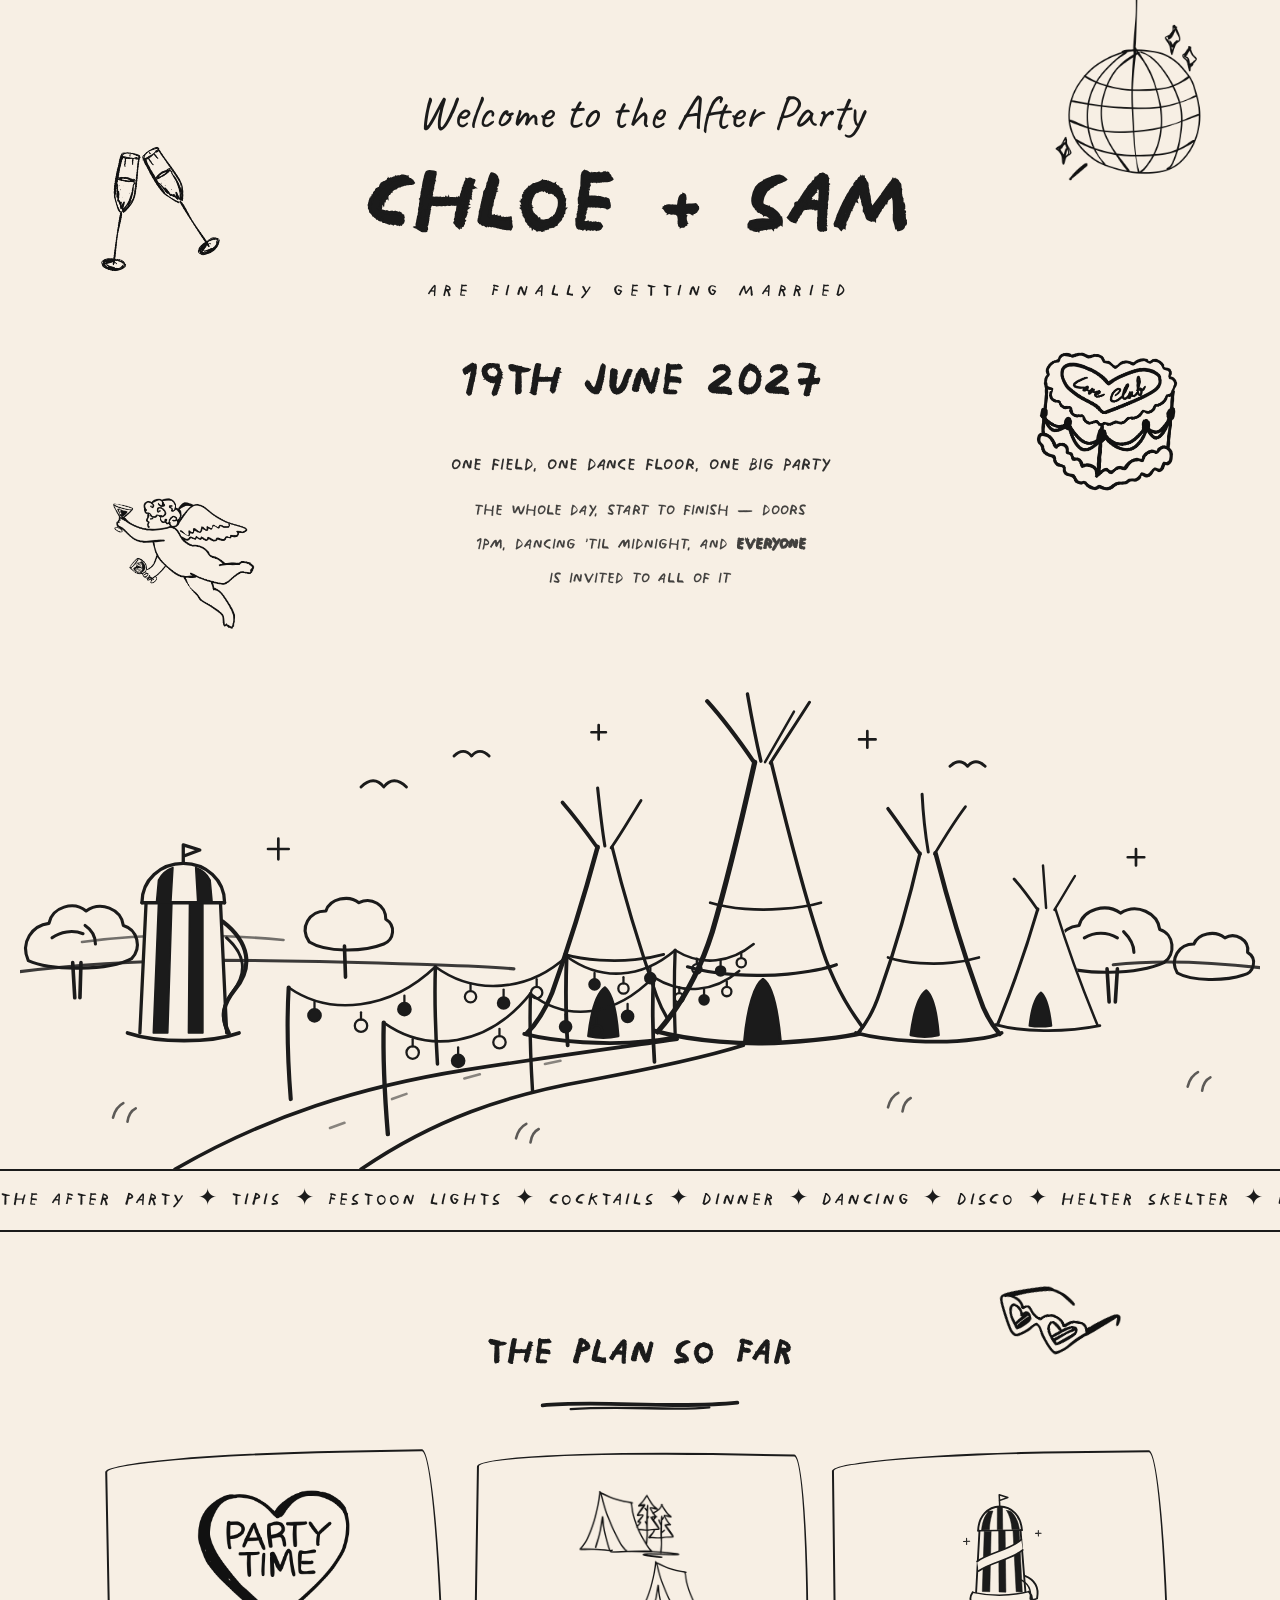
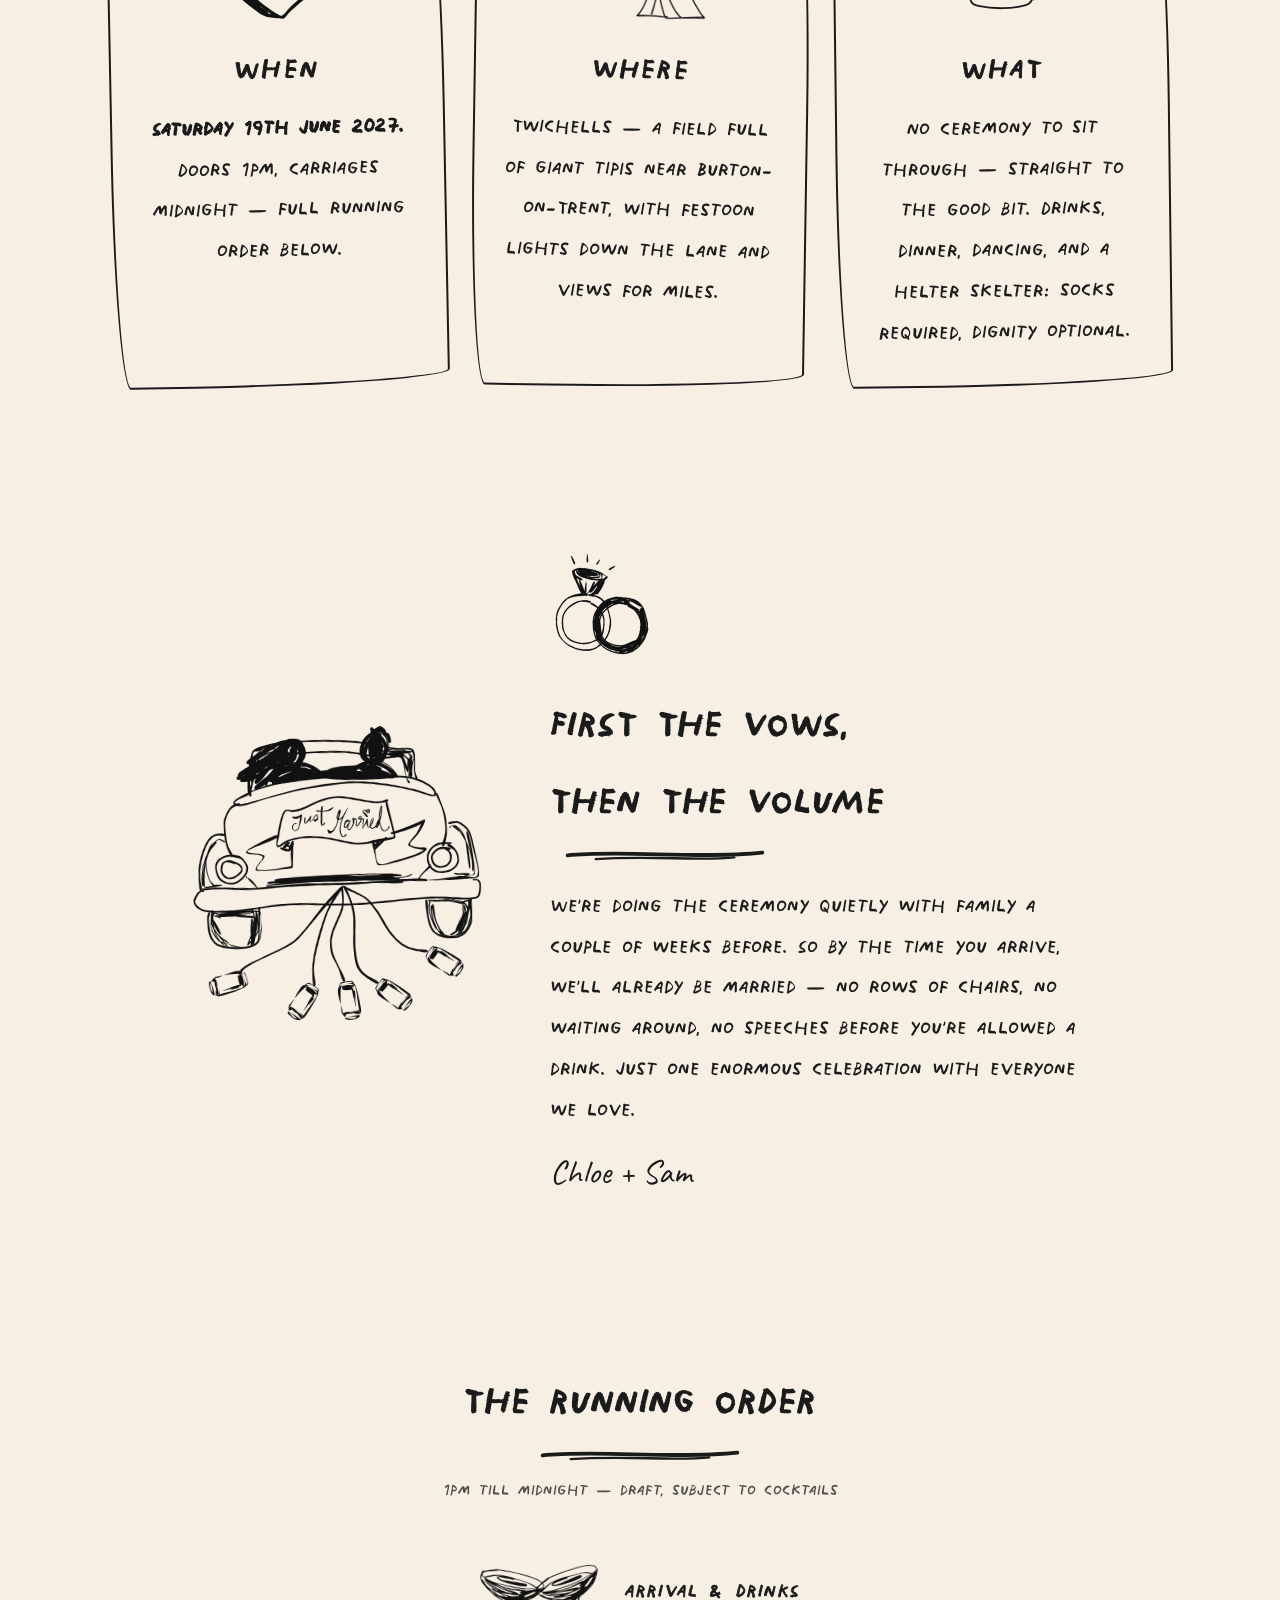
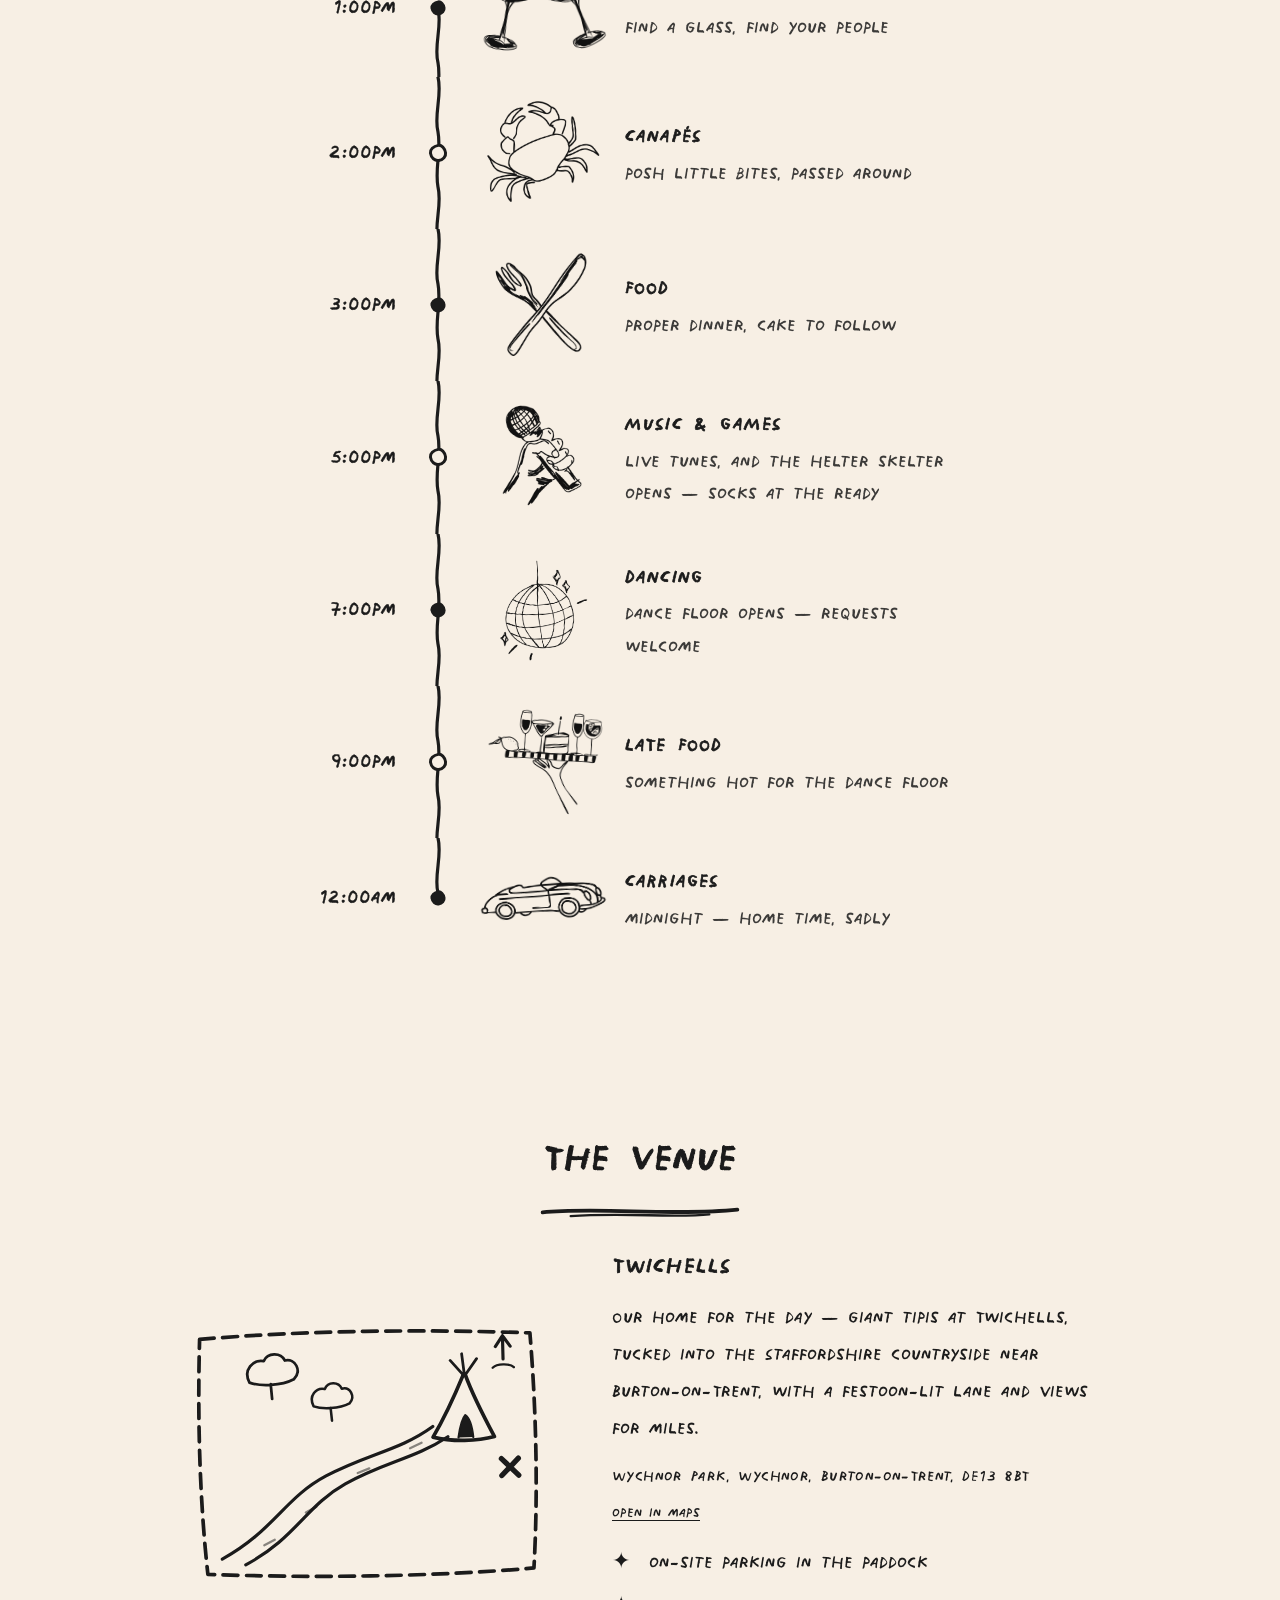
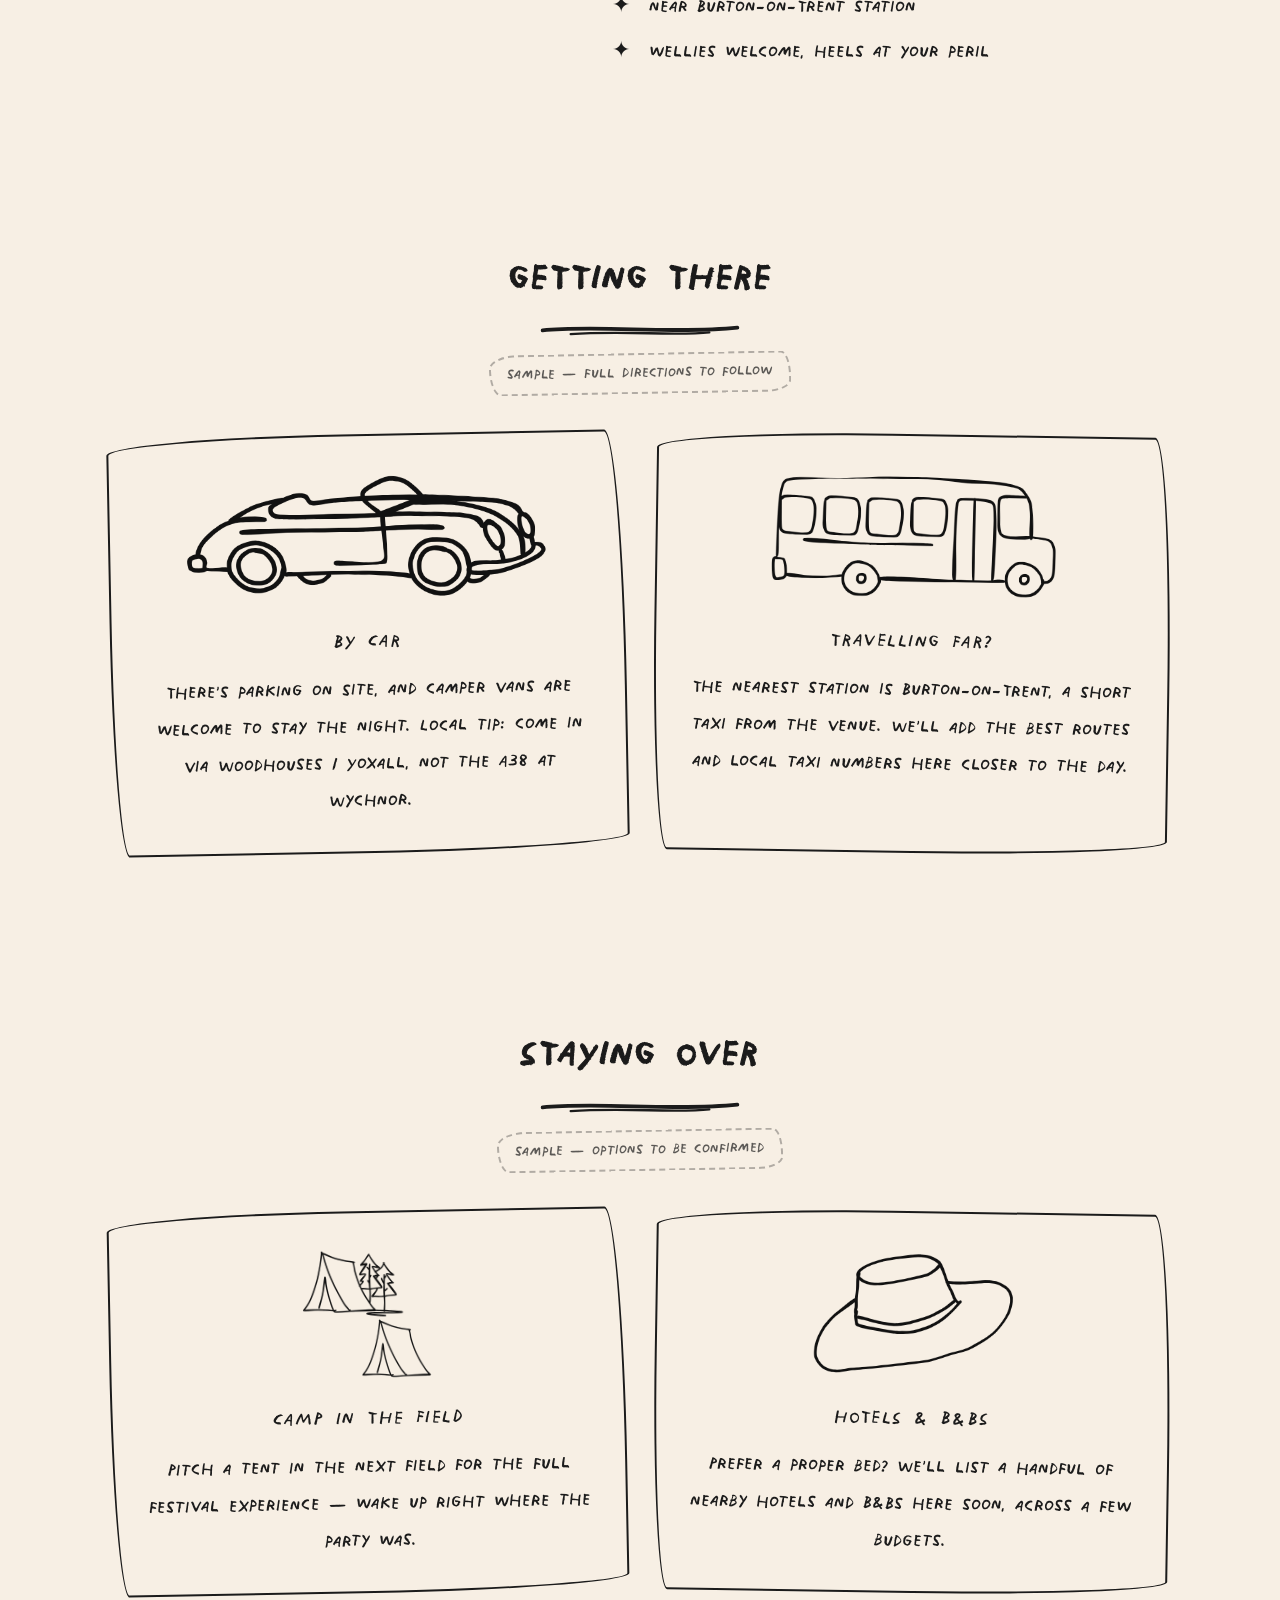
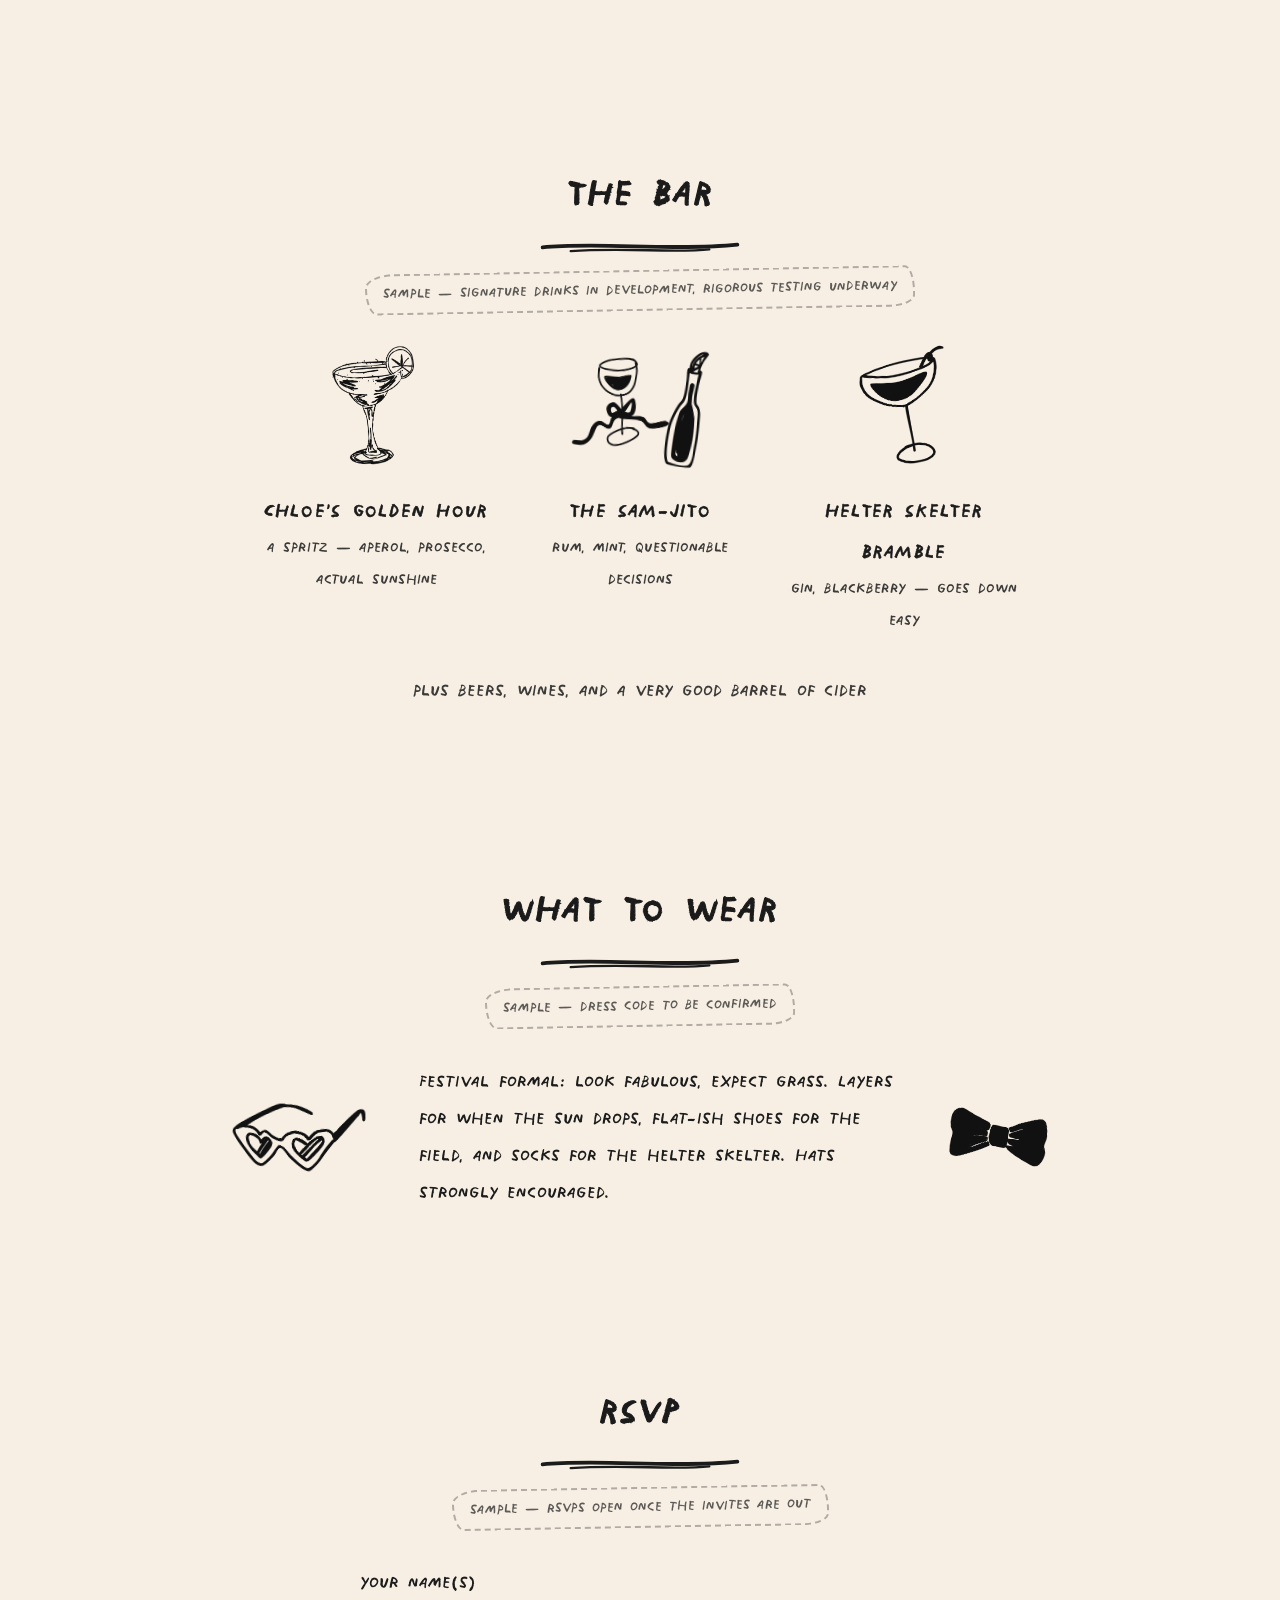
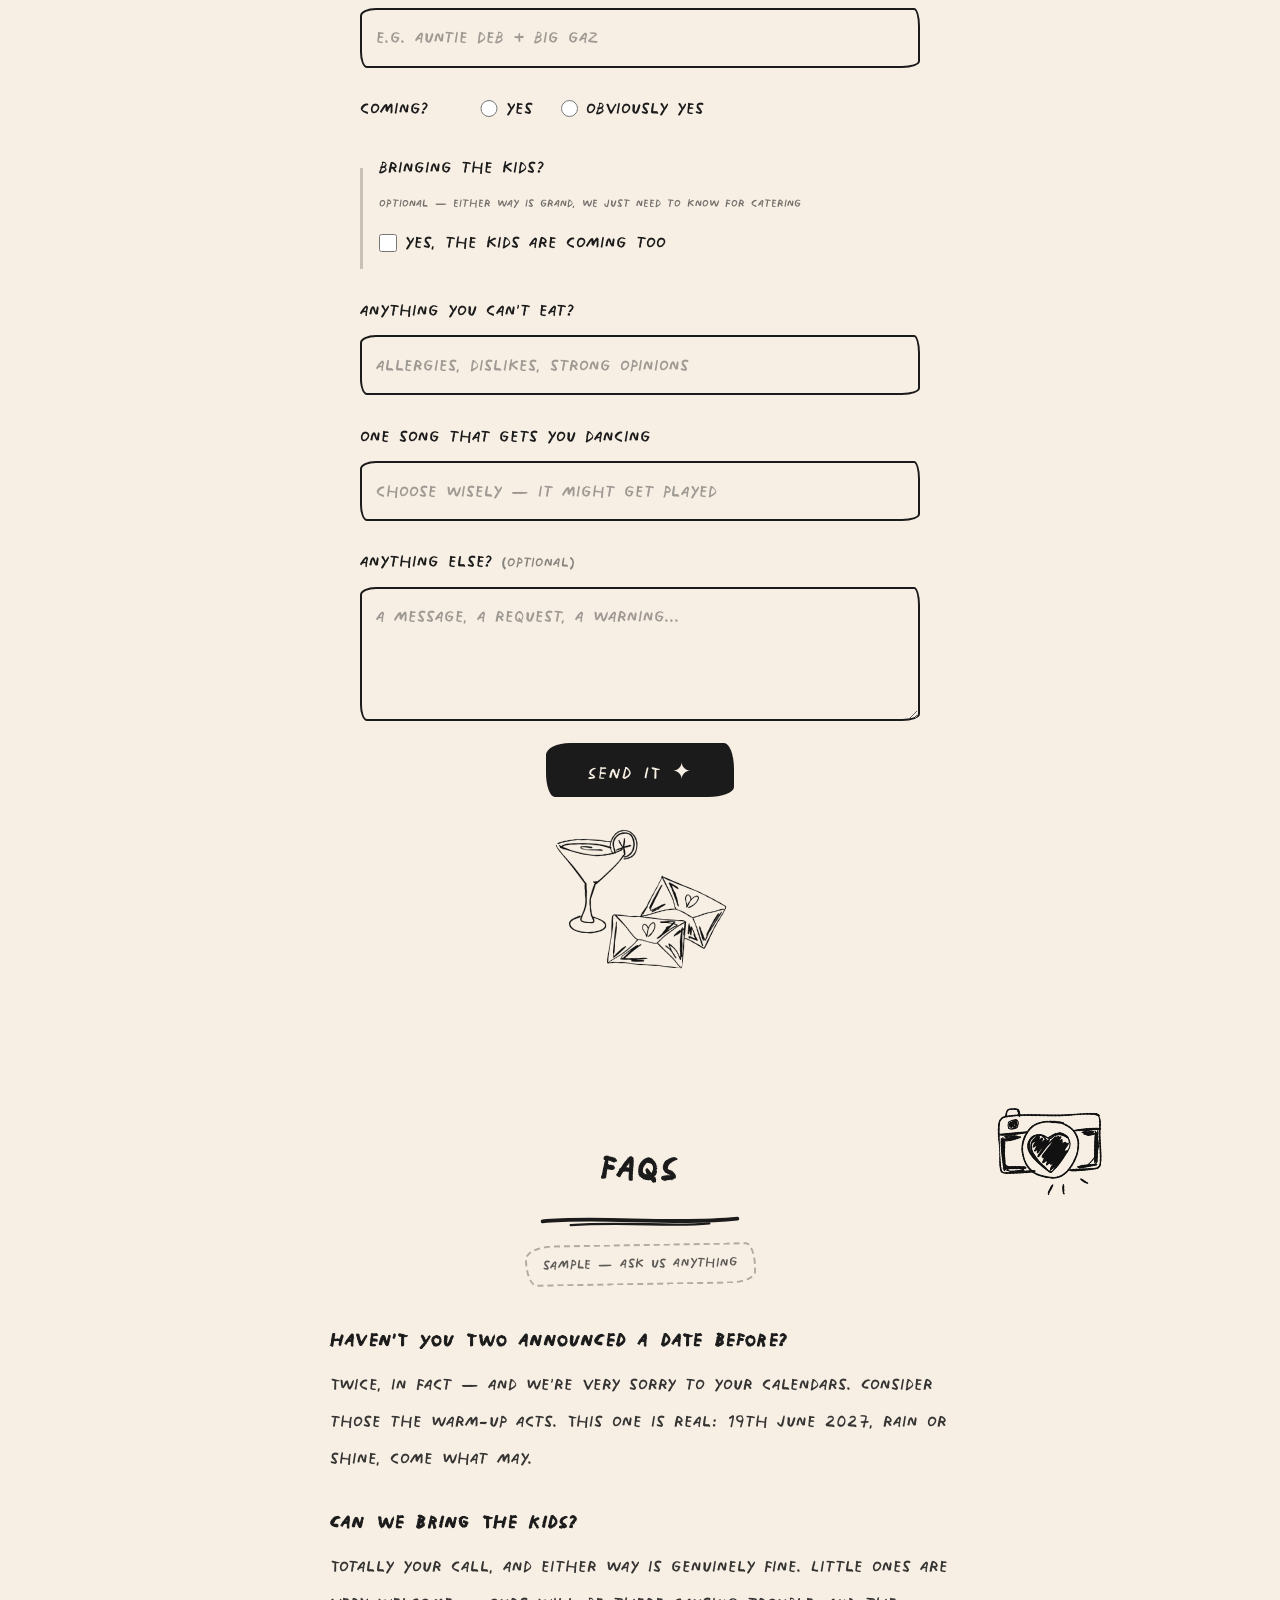
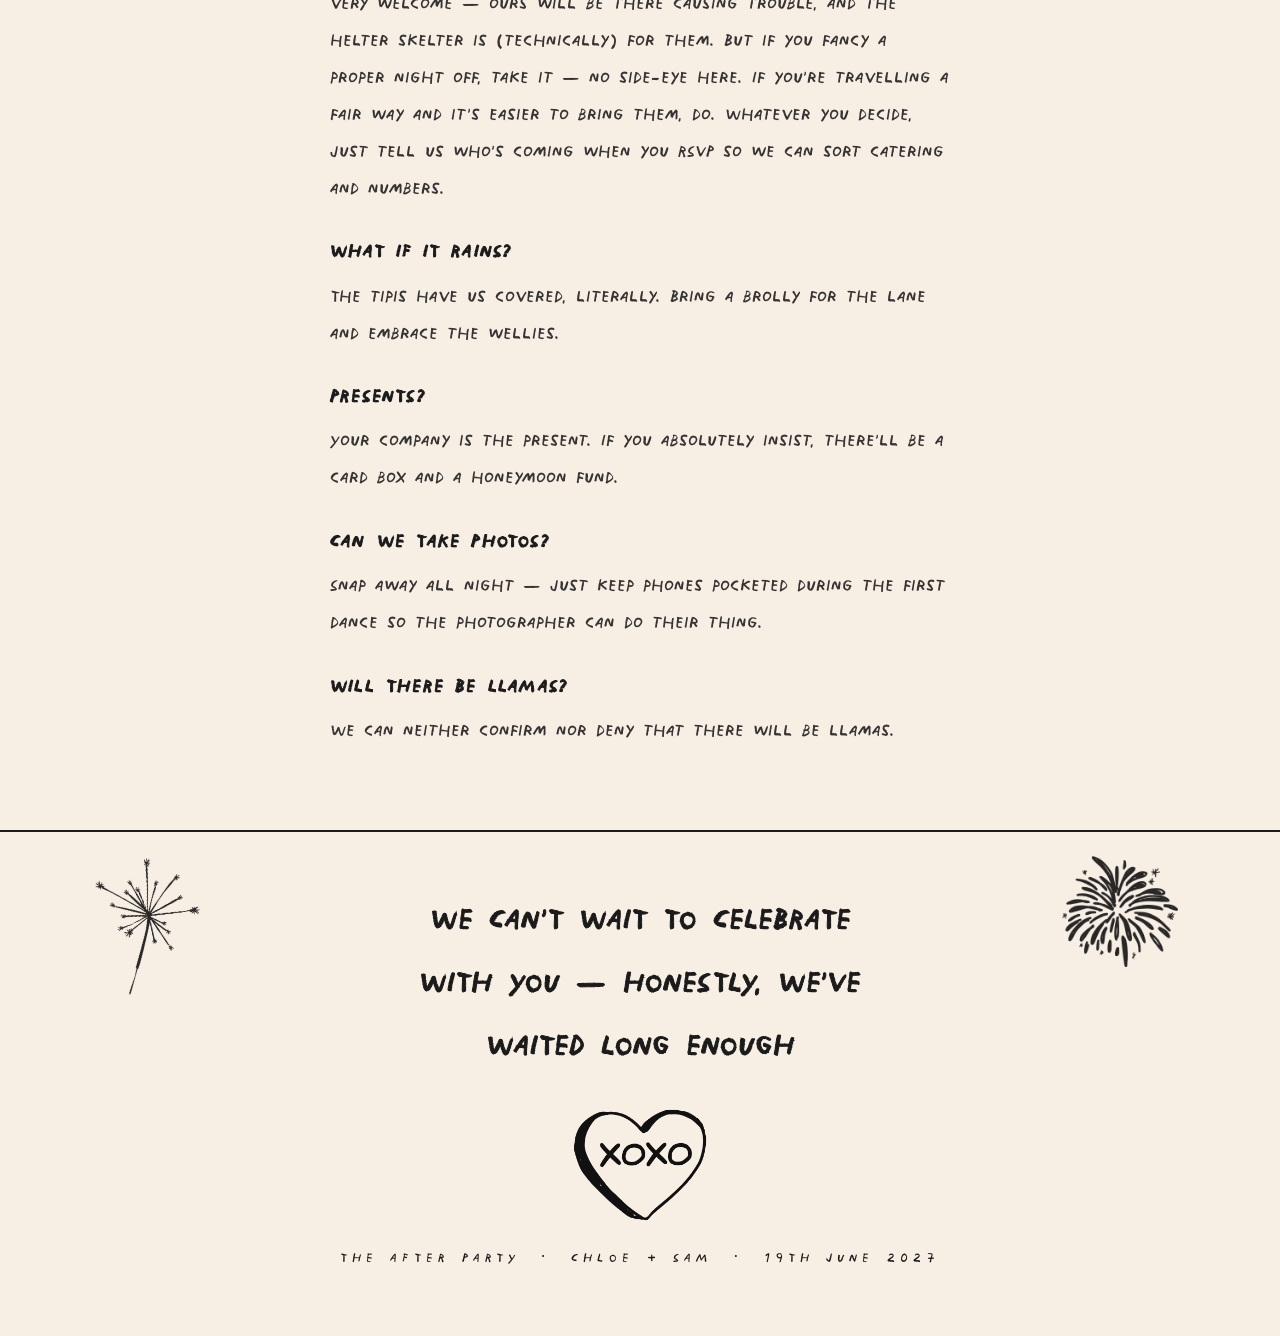
==== commit 85b3c060: "Venue tweaks: drop website link, name Twichells in "where", add local route - Venue section: remove " ====
--- a/index.html
+++ b/index.html
@@ -260,7 +260,7 @@
         <article class="card">
           <img src="assets/illustrations/tent-trees.png" alt="Hand-drawn tents and trees">
           <h3>where</h3>
-          <p>In a field, under giant tipis, with festoon lights down the lane and views for miles. Full venue reveal coming soon.</p>
+          <p>Twichells — a field full of giant tipis near Burton-on-Trent, with festoon lights down the lane and views for miles.</p>
         </article>
         <article class="card">
           <div class="hs-wrap">
@@ -398,7 +398,7 @@
           <h3>Twichells</h3>
           <p>Our home for the day — giant tipis at Twichells, tucked into the Staffordshire countryside near Burton-on-Trent, with a festoon-lit lane and views for miles.</p>
           <p class="venue-address">Wychnor Park, Wychnor, Burton-on-Trent, DE13 8BT</p>
-          <p class="venue-links"><a href="https://twichells-tipi.co.uk/" target="_blank" rel="noopener">the venue website</a> · <a href="https://www.google.com/maps/search/?api=1&amp;query=Twichells%20Wychnor%20Park%20DE13%208BT" target="_blank" rel="noopener">open in maps</a></p>
+          <p class="venue-links"><a href="https://www.google.com/maps/search/?api=1&amp;query=Twichells%20Wychnor%20Park%20DE13%208BT" target="_blank" rel="noopener">open in maps</a></p>
           <ul class="venue-list">
             <li><span class="tick">✦</span> on-site parking in the paddock</li>
             <li><span class="tick">✦</span> near Burton-on-Trent station</li>
@@ -416,7 +416,7 @@
         <article class="card">
           <img src="assets/illustrations/sports-car.png" alt="Hand-drawn open-top car">
           <h3>by car</h3>
-          <p>There's parking on site, and camper vans are welcome to stay the night. Full directions and a map pin once the venue's confirmed.</p>
+          <p>There's parking on site, and camper vans are welcome to stay the night. Local tip: come in via Woodhouses / Yoxall, not the A38 at Wychnor.</p>
         </article>
         <article class="card">
           <img src="assets/illustrations/bus.png" alt="Hand-drawn bus">
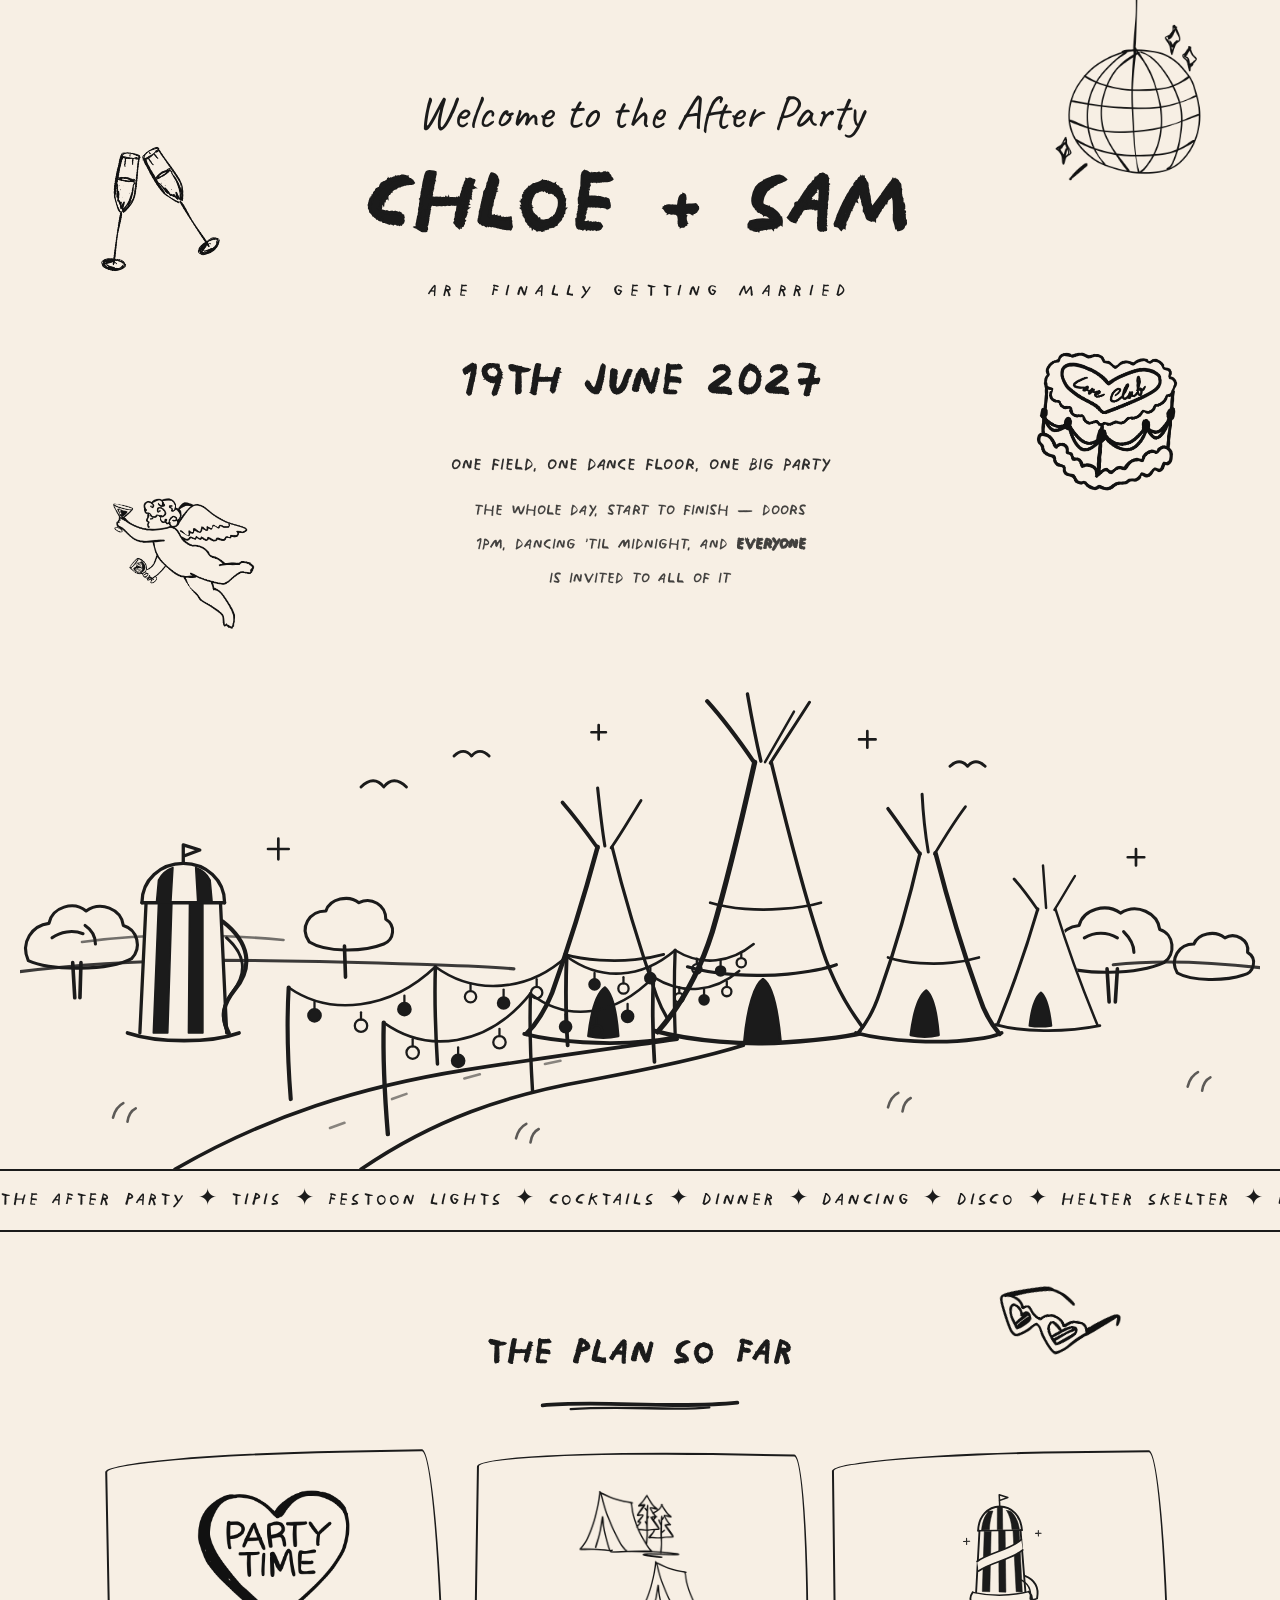
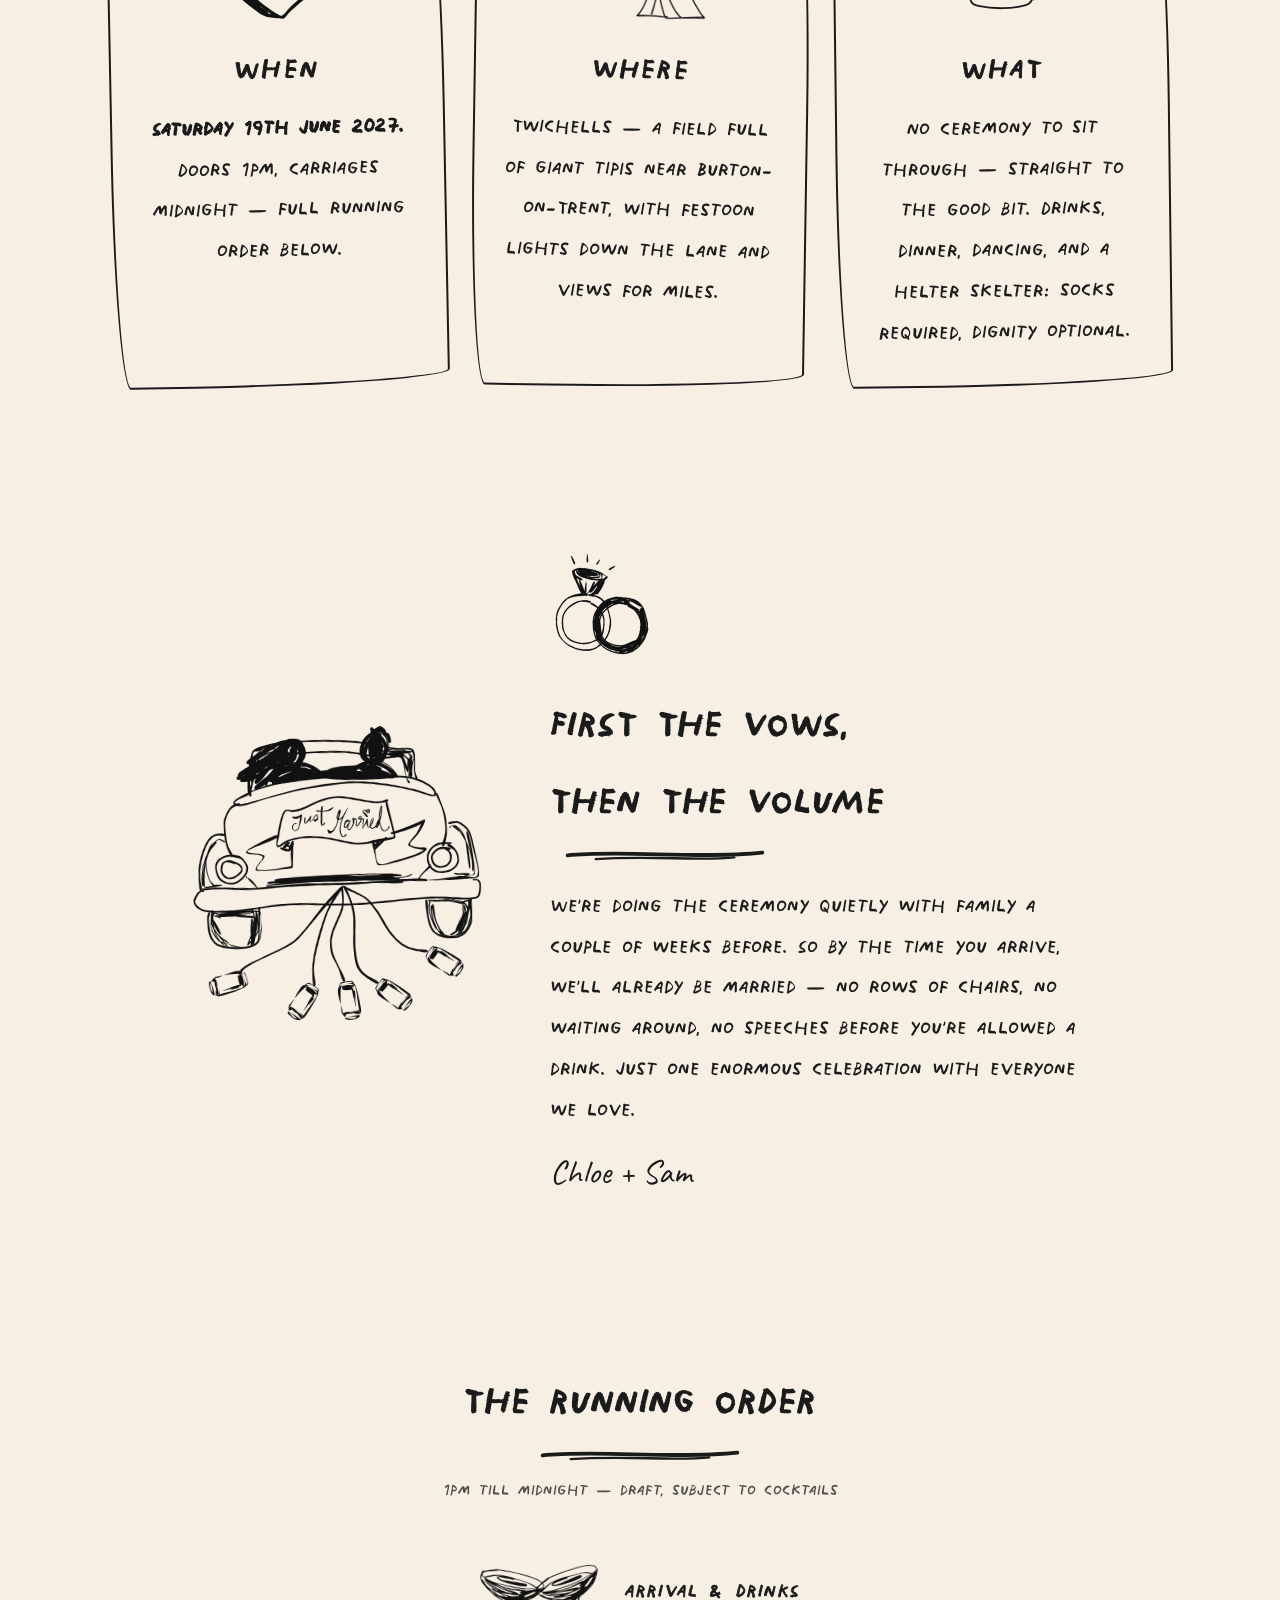
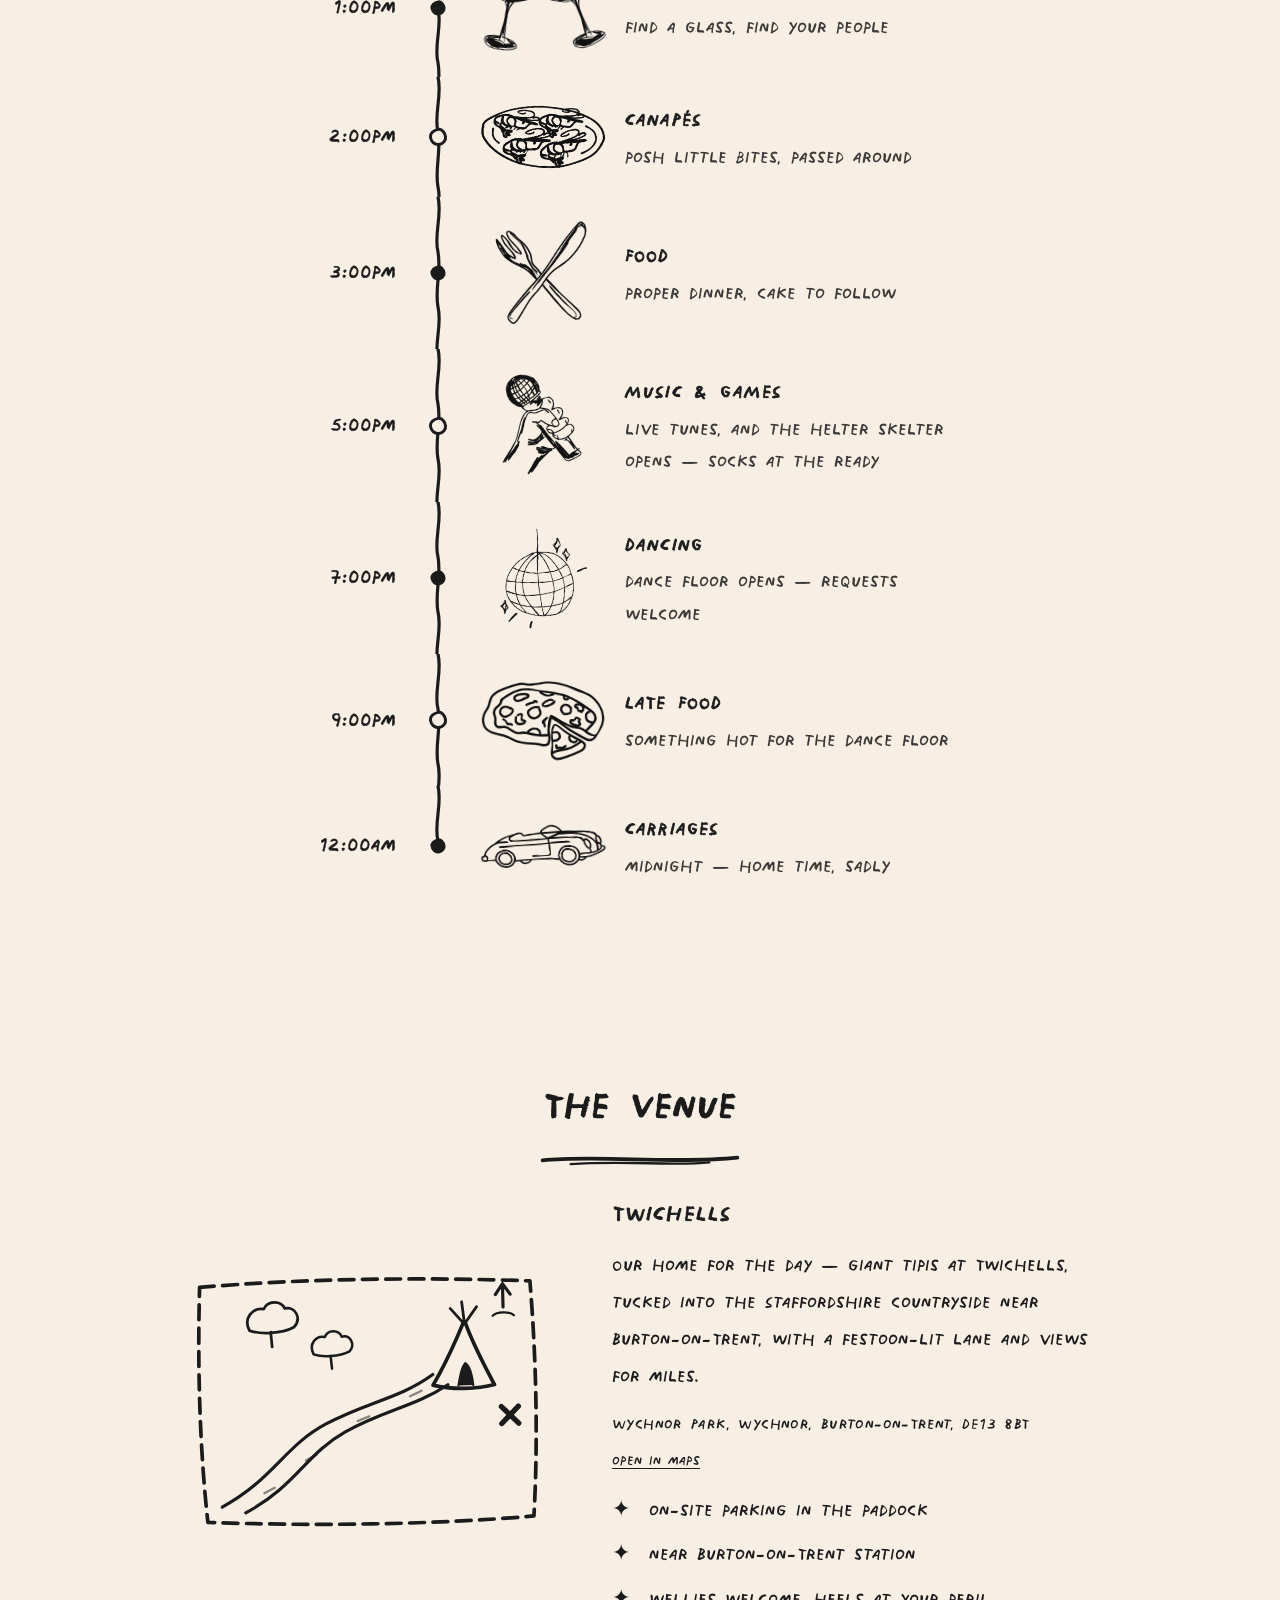
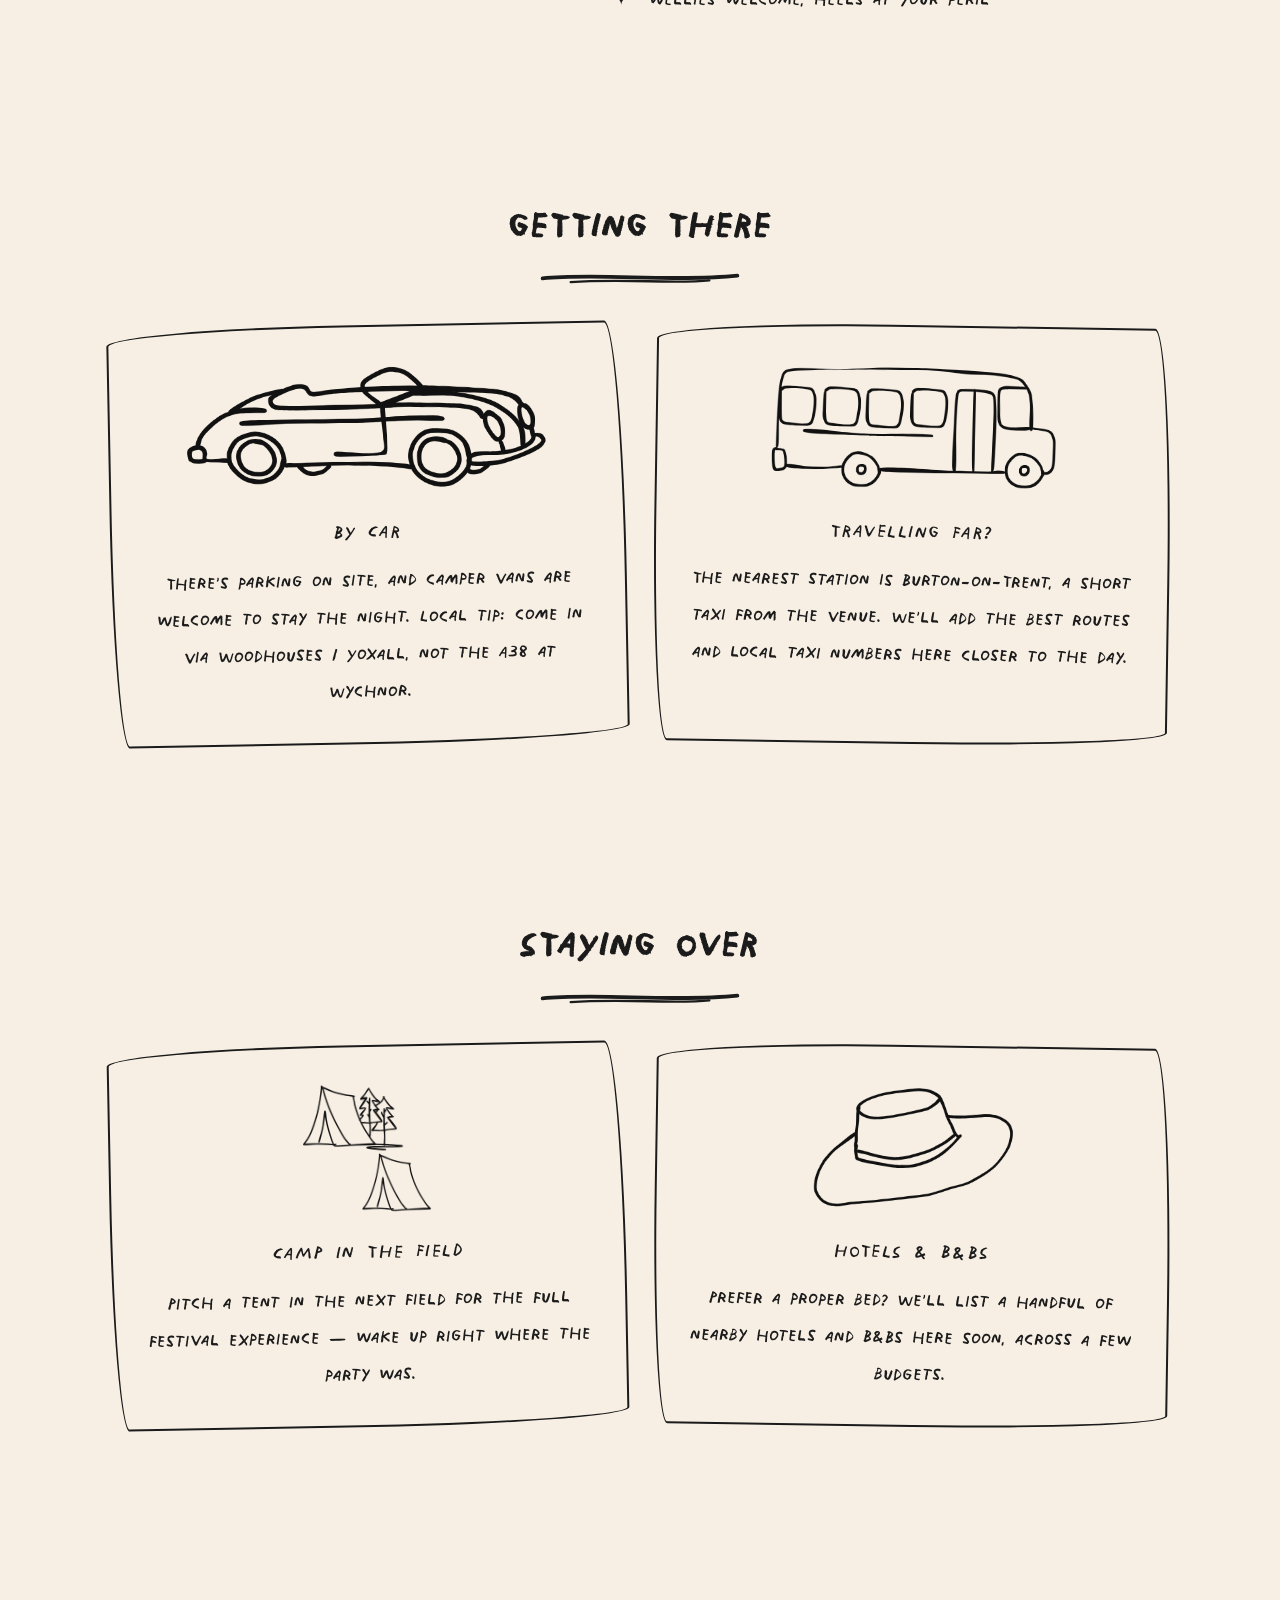
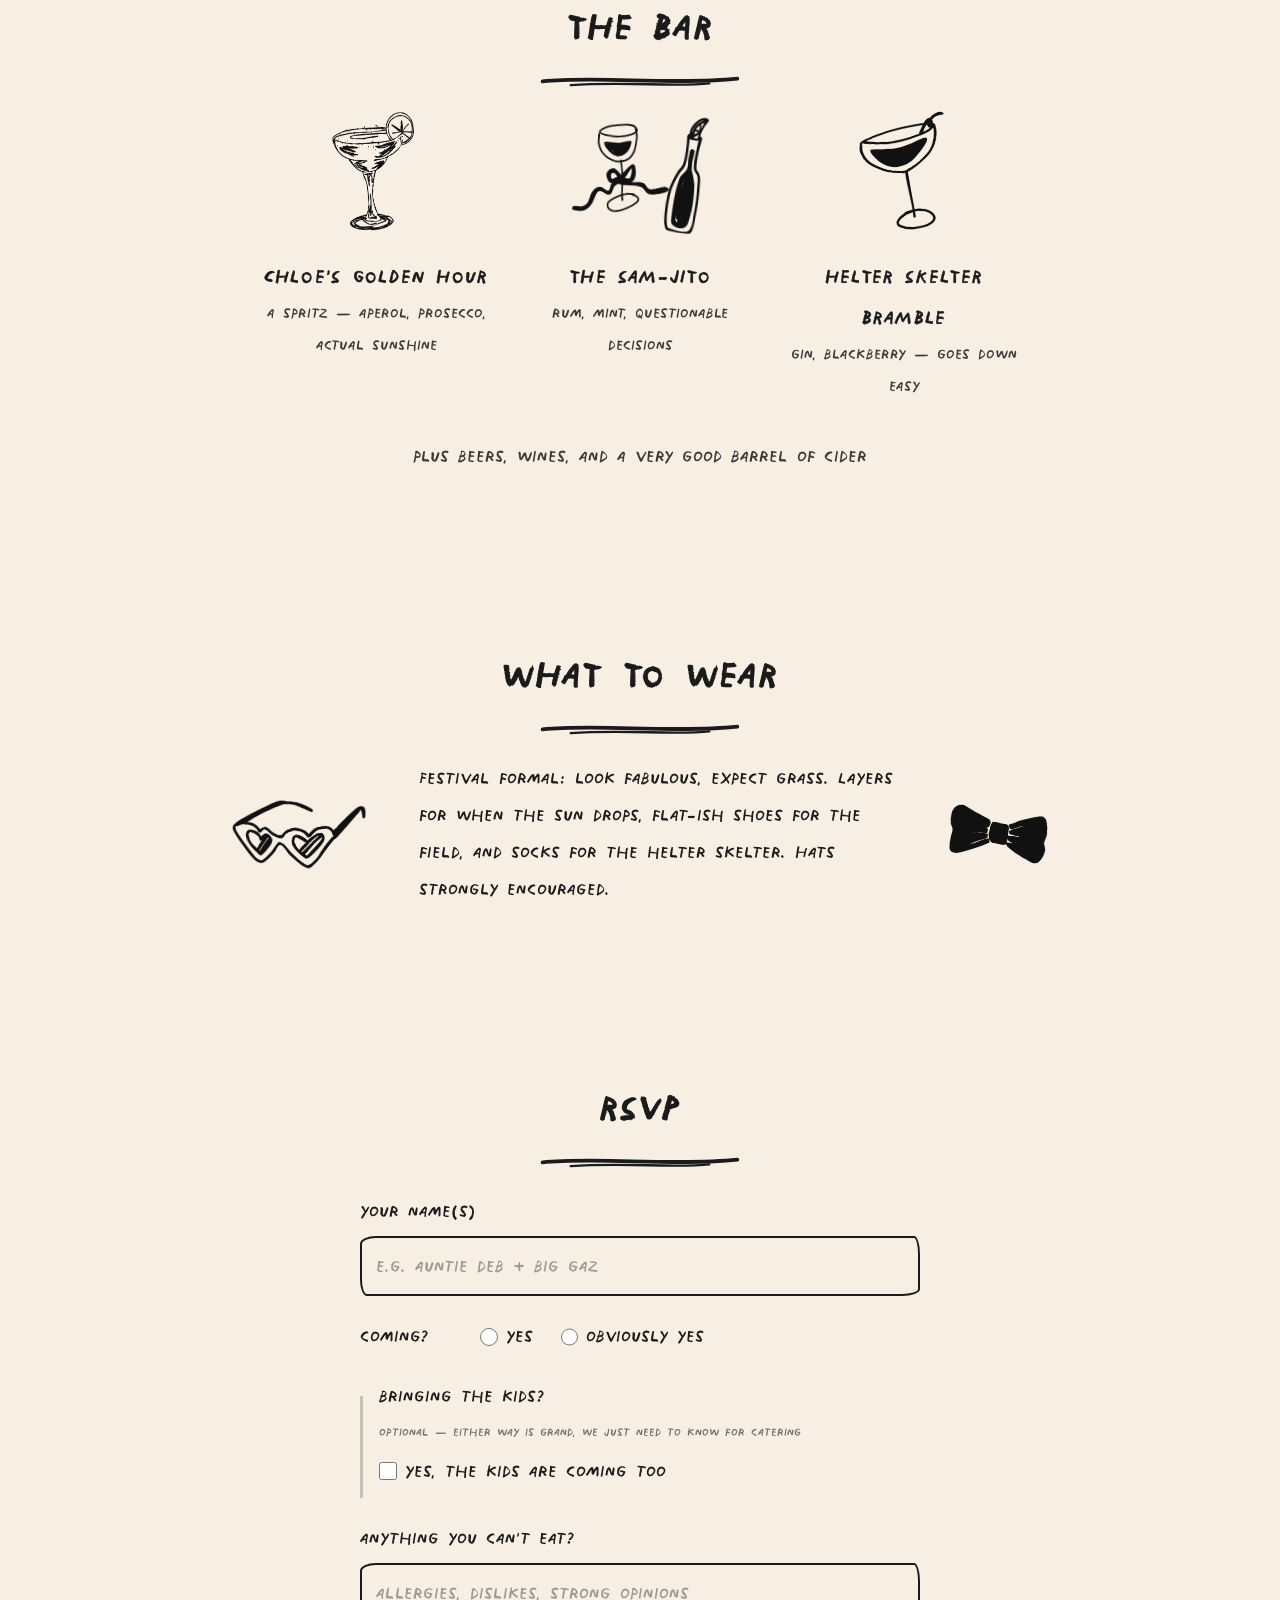
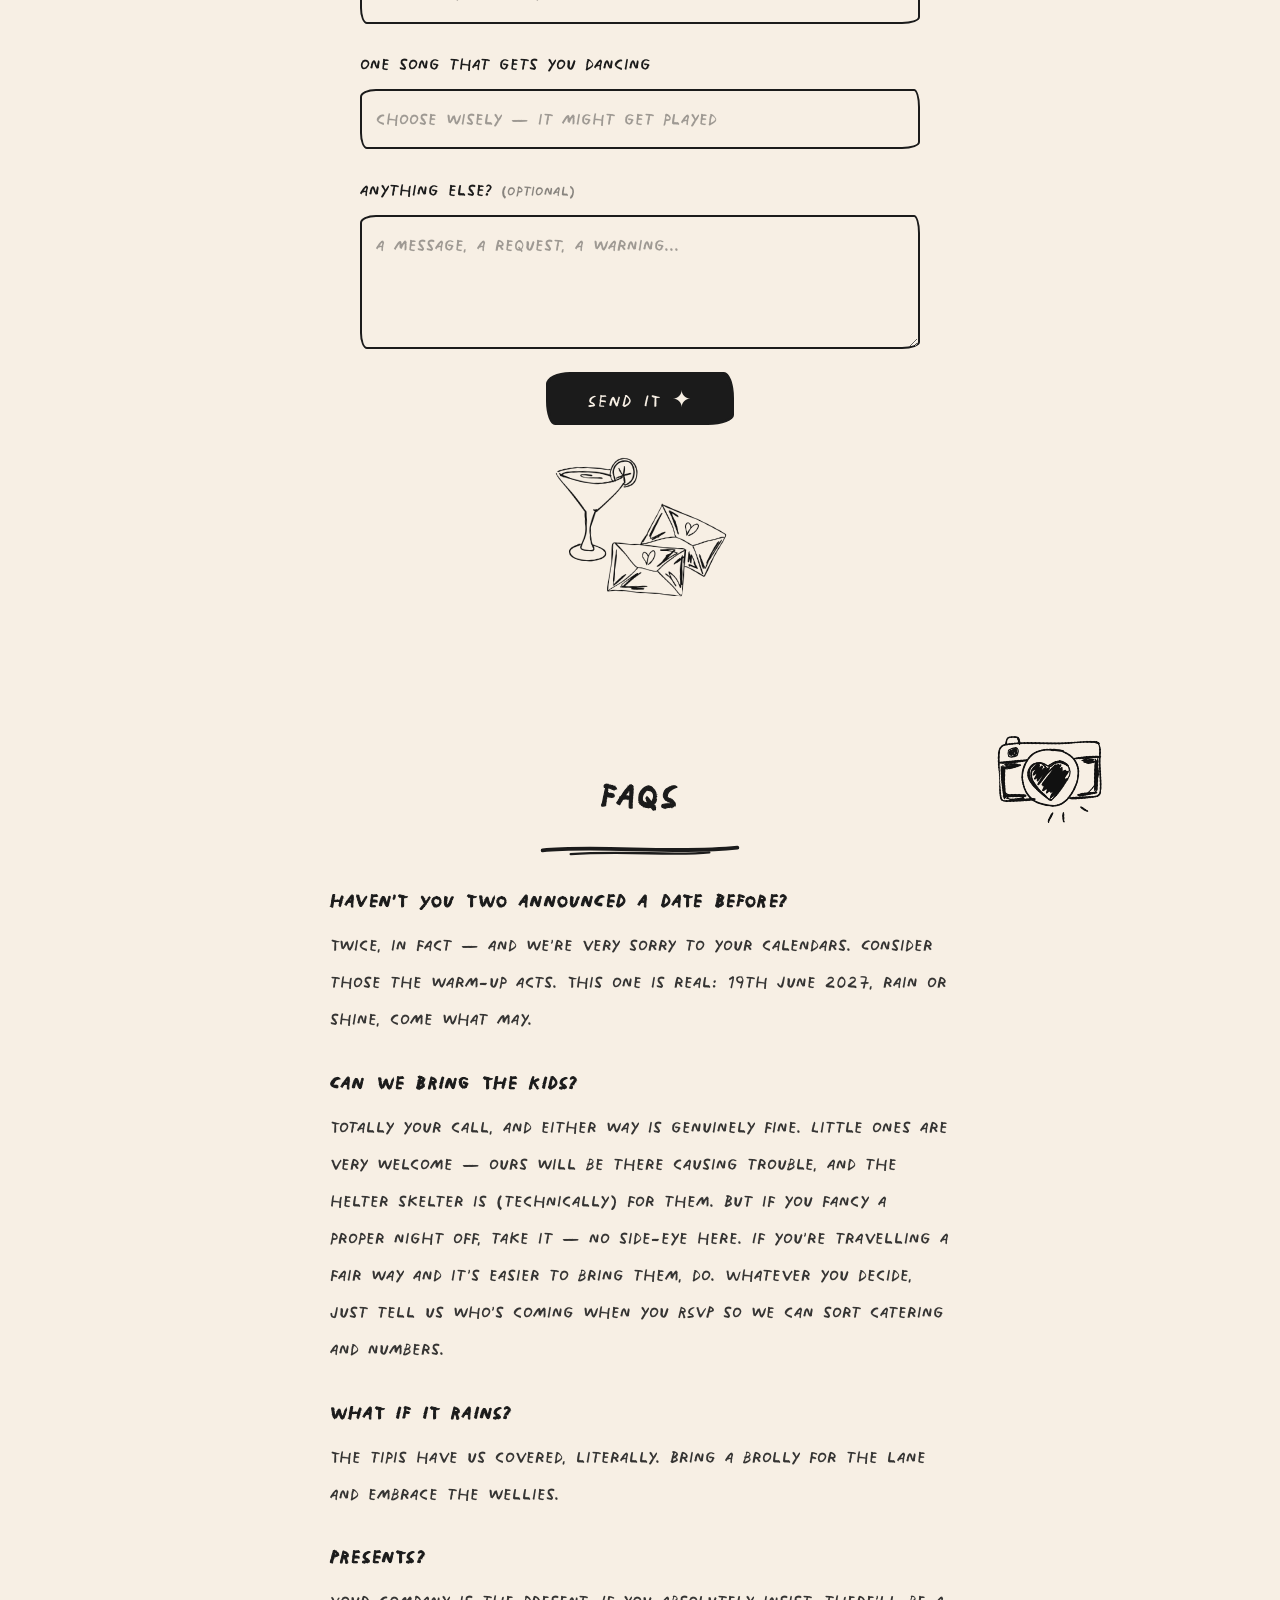
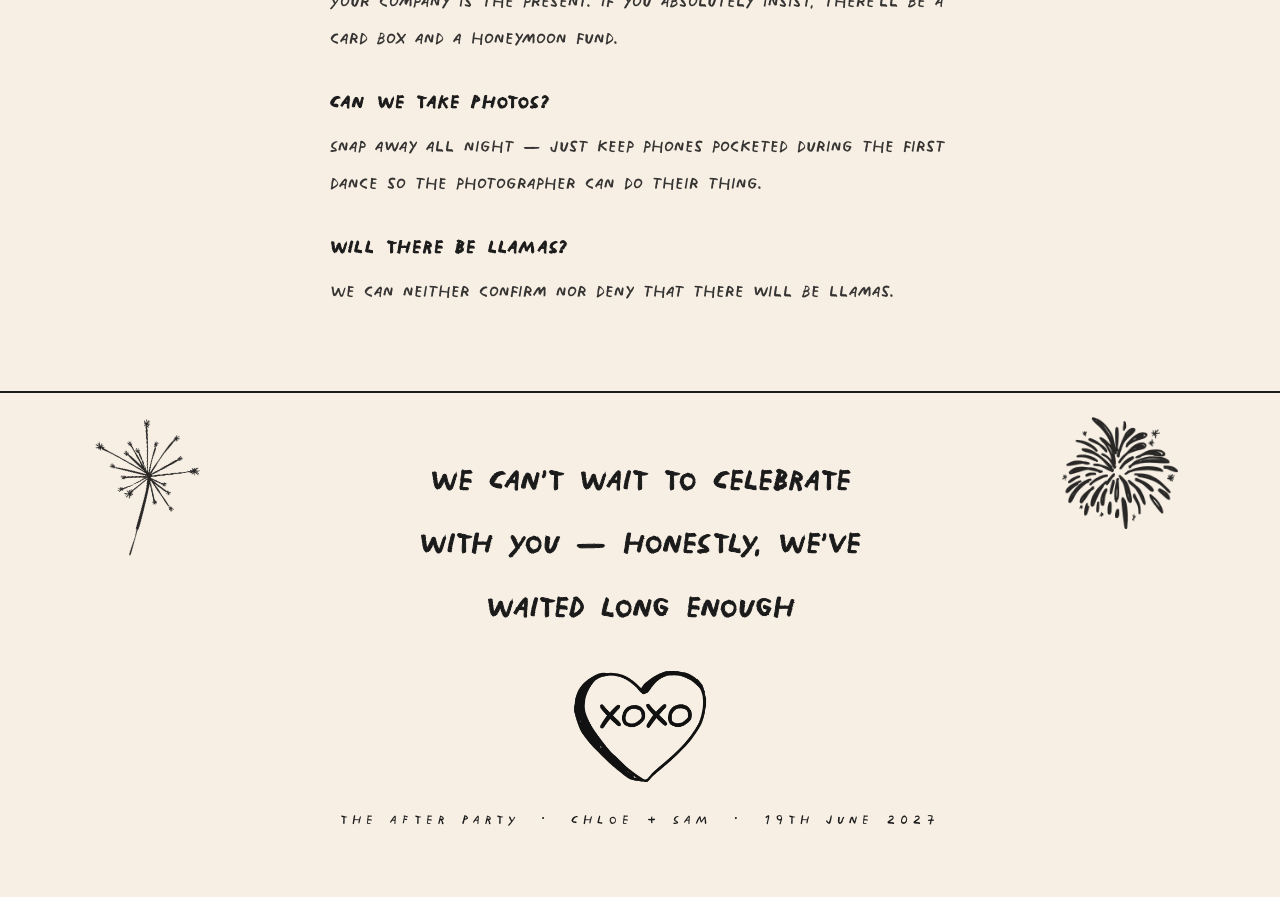
==== commit 5b3eb16f: "Running-order food images (prawns/pizza) + remove all "sample" markers - Canapés now uses scribble-p" ====
--- a/index.html
+++ b/index.html
@@ -330,7 +330,7 @@
         <li>
           <span class="t-time">2:00pm</span>
           <span class="t-node"></span>
-          <span class="t-icon"><img src="assets/illustrations/crab.png" alt="Hand-drawn crab"></span>
+          <span class="t-icon"><img src="assets/illustrations/scribble-p1-2--21.png" alt="Hand-drawn plate of prawns"></span>
           <span class="t-label"><h3>canapés</h3><p>posh little bites, passed around</p></span>
         </li>
         <li>
@@ -354,7 +354,7 @@
         <li>
           <span class="t-time">9:00pm</span>
           <span class="t-node"></span>
-          <span class="t-icon"><img src="assets/illustrations/tray-hand.png" alt="Hand-drawn hand carrying a tray of late-night bites"></span>
+          <span class="t-icon"><img src="assets/illustrations/scribble-p2-2--20.png" alt="Hand-drawn pizza"></span>
           <span class="t-label"><h3>late food</h3><p>something hot for the dance floor</p></span>
         </li>
         <li>
@@ -411,7 +411,6 @@
     <!-- ======================= GETTING THERE (sample) ======================= -->
     <section class="travel">
       <h2>getting there</h2>
-      <p class="tbc">sample — full directions to follow</p>
       <div class="cards">
         <article class="card">
           <img src="assets/illustrations/sports-car.png" alt="Hand-drawn open-top car">
@@ -429,7 +428,6 @@
     <!-- ======================= STAYING OVER (sample) ======================= -->
     <section class="stay">
       <h2>staying over</h2>
-      <p class="tbc">sample — options to be confirmed</p>
       <div class="cards">
         <article class="card">
           <img src="assets/illustrations/tent-trees.png" alt="Hand-drawn tents and trees">
@@ -447,7 +445,6 @@
     <!-- ======================= THE BAR (sample) ======================= -->
     <section class="bar">
       <h2>the bar</h2>
-      <p class="tbc">sample — signature drinks in development, rigorous testing underway</p>
       <div class="bar-grid">
         <div class="drink">
           <img src="assets/illustrations/champagne-flute.png" alt="Hand-drawn champagne flute">
@@ -471,7 +468,6 @@
     <!-- ======================= WHAT TO WEAR (sample) ======================= -->
     <section class="wear">
       <h2>what to wear</h2>
-      <p class="tbc">sample — dress code to be confirmed</p>
       <div class="wear-wrap">
         <img class="wear-img" src="assets/illustrations/heart-sunglasses.png" alt="Hand-drawn heart-shaped sunglasses">
         <p class="wear-text">Festival formal: look fabulous, expect grass. Layers for when the sun drops, flat-ish shoes for the field, and socks for the helter skelter. Hats strongly encouraged.</p>
@@ -482,7 +478,6 @@
     <!-- ======================= RSVP (sample) ======================= -->
     <section class="rsvp">
       <h2>rsvp</h2>
-      <p class="tbc">sample — rsvps open once the invites are out</p>
       <form class="rsvp-form" onsubmit="return false">
         <label>your name(s)
           <input type="text" name="names" placeholder="e.g. auntie deb + big gaz" autocomplete="off">
@@ -514,7 +509,6 @@
     <!-- ======================= FAQS (sample) ======================= -->
     <section class="faqs">
       <h2>faqs</h2>
-      <p class="tbc">sample — ask us anything</p>
       <img class="faq-img" src="assets/illustrations/camera-heart.png" alt="Hand-drawn camera with a heart">
       <dl class="faq-list">
         <dt>haven't you two announced a date before?</dt>
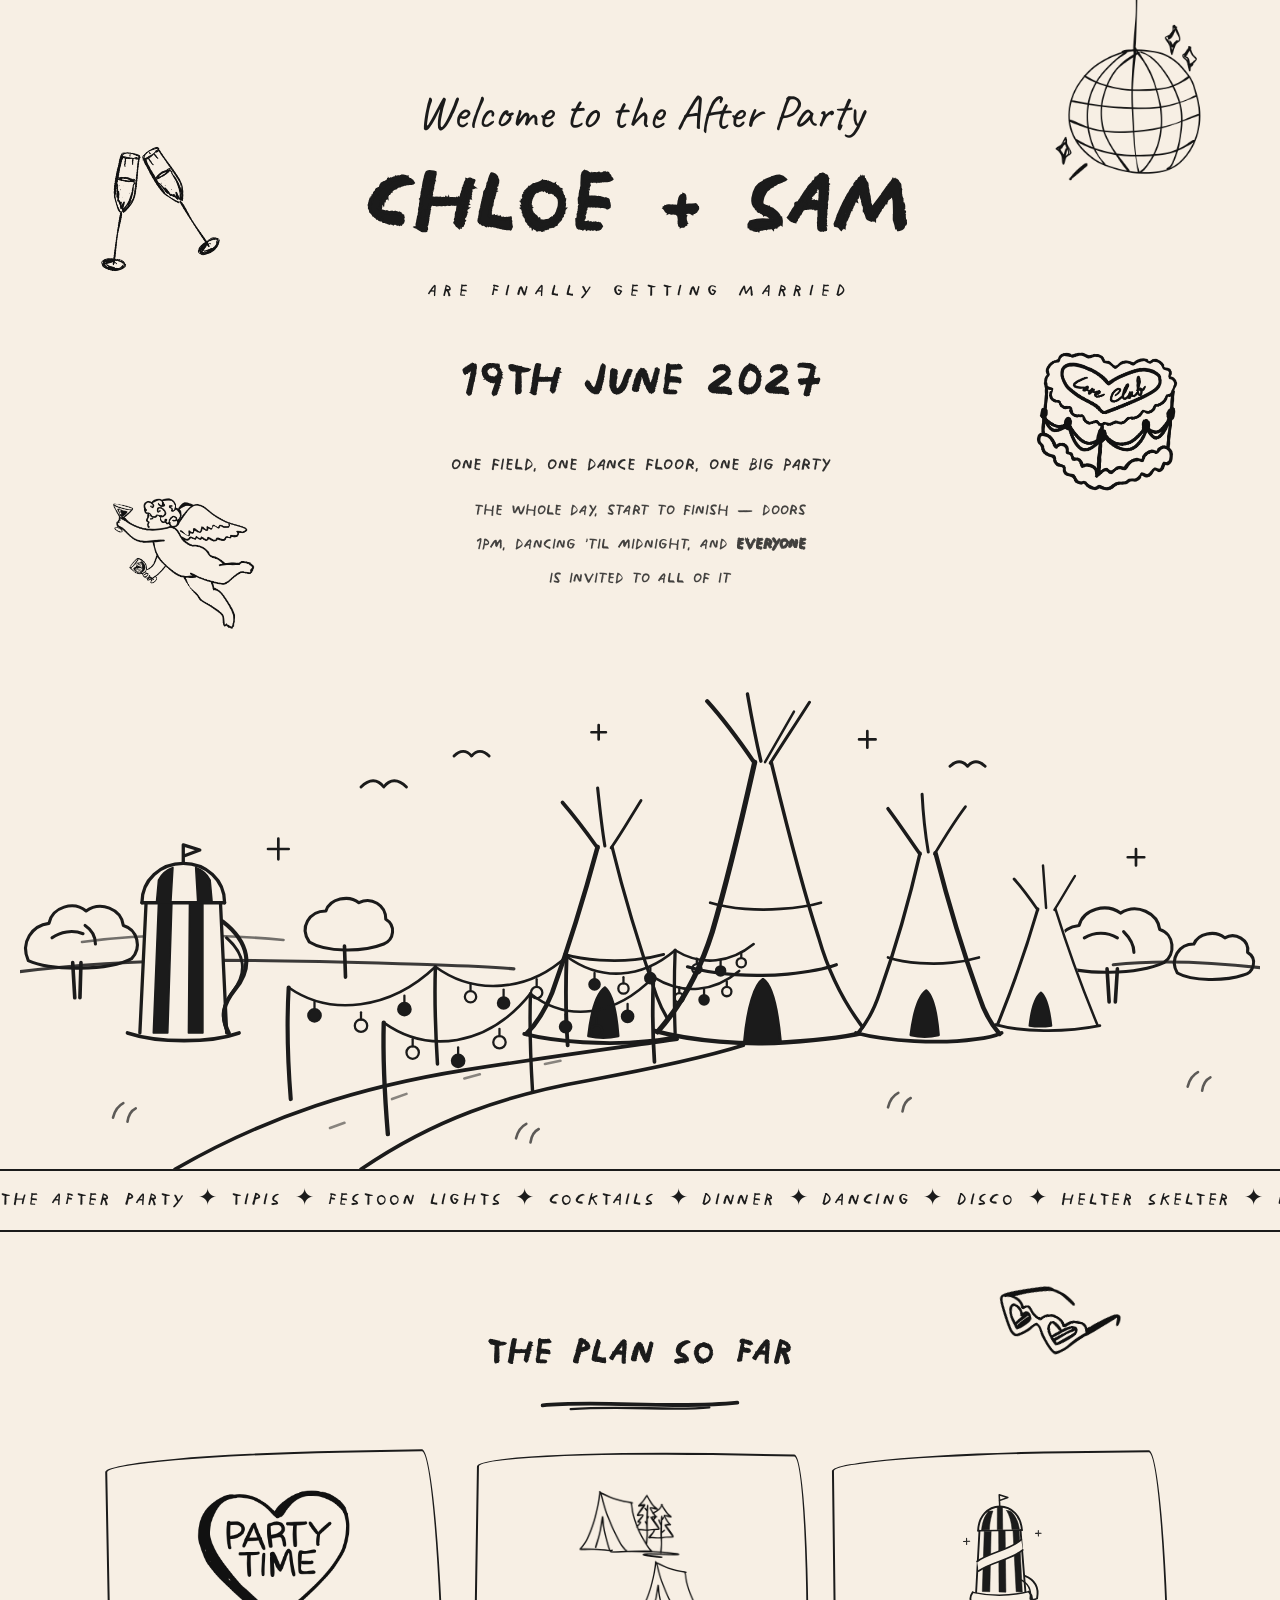
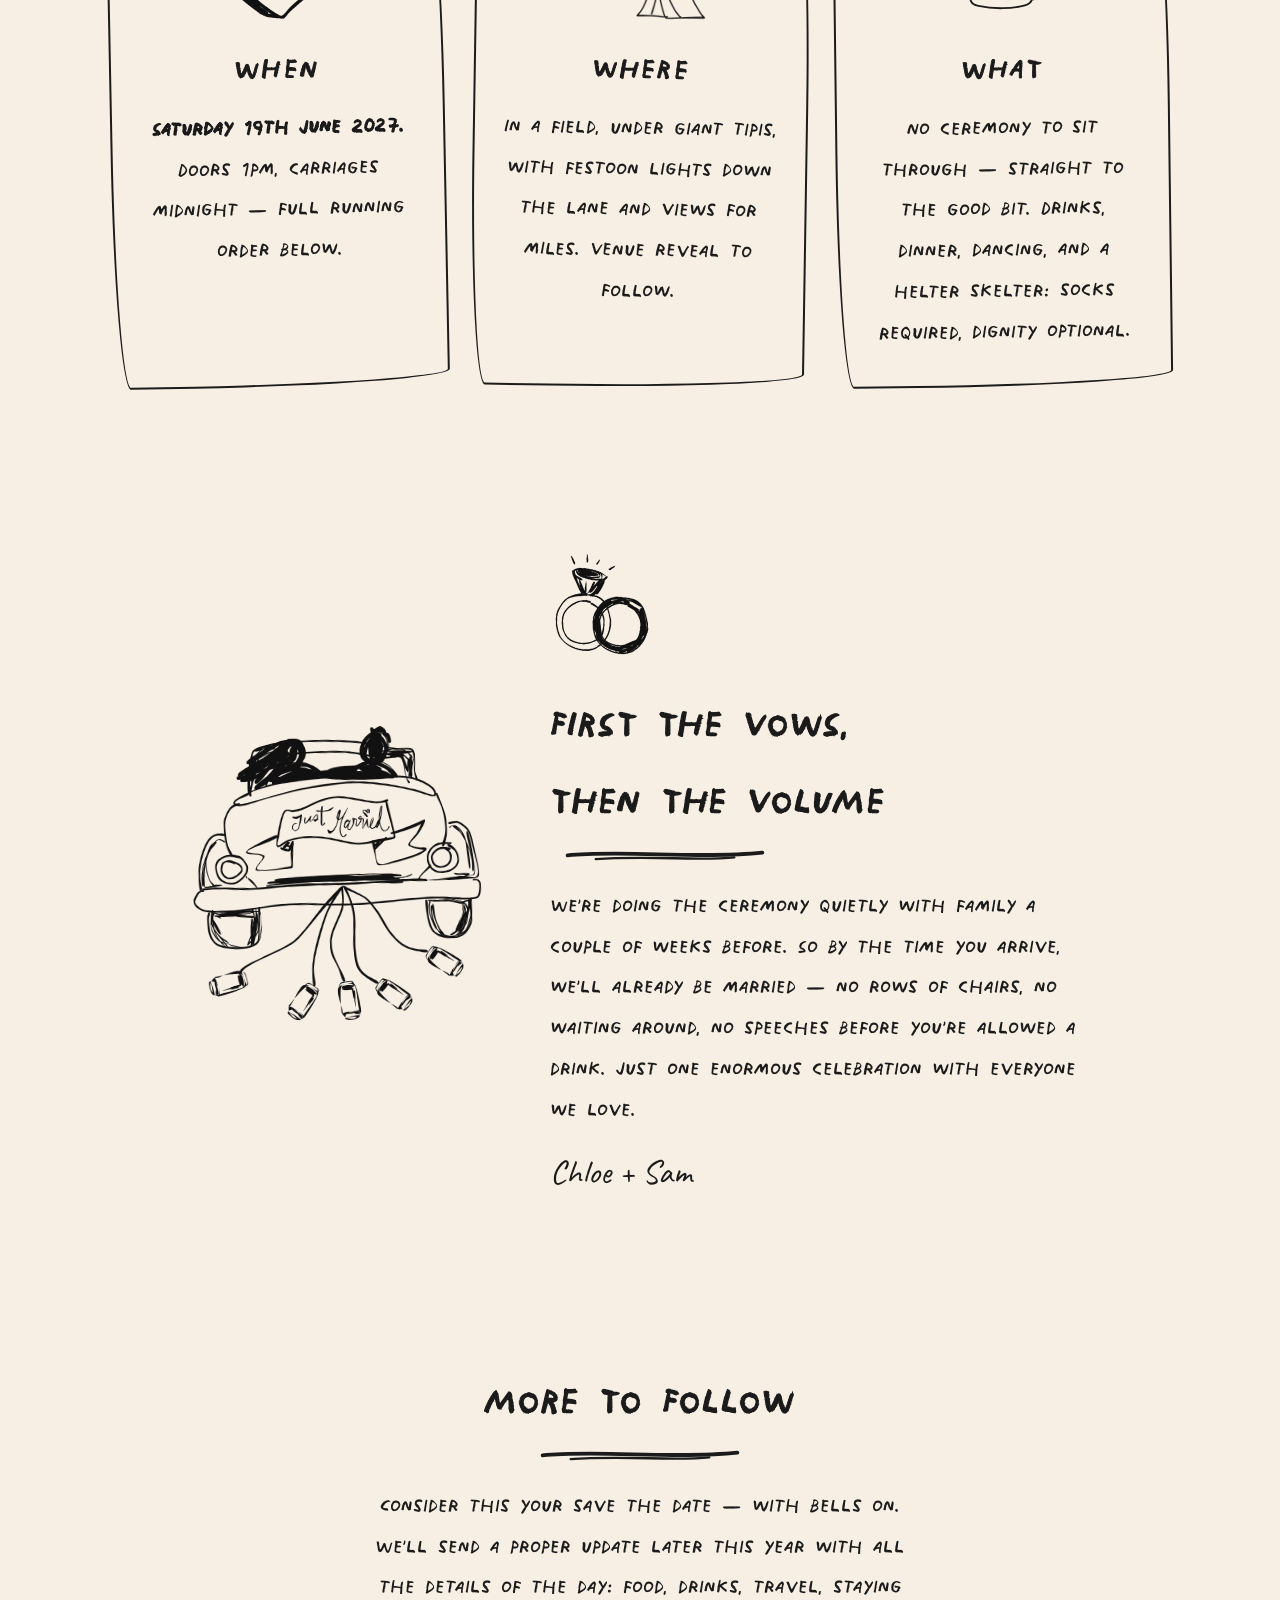
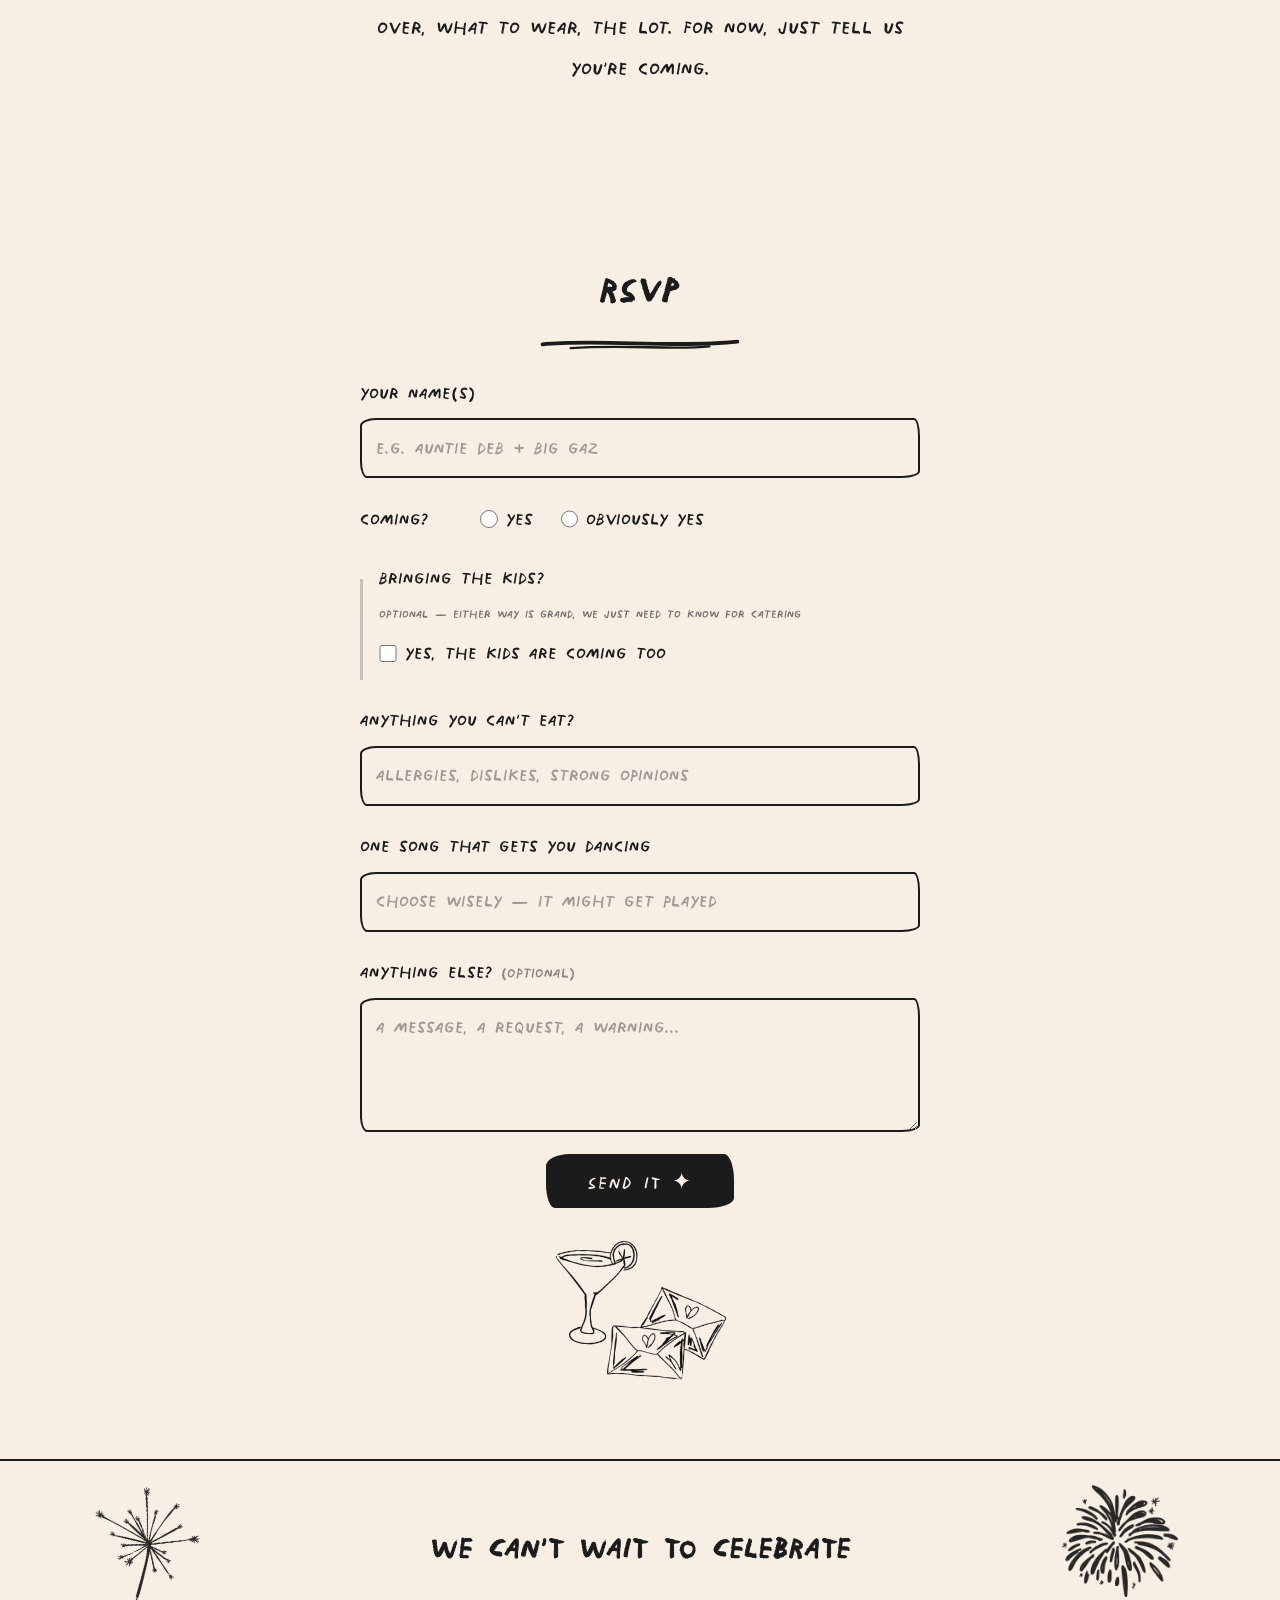
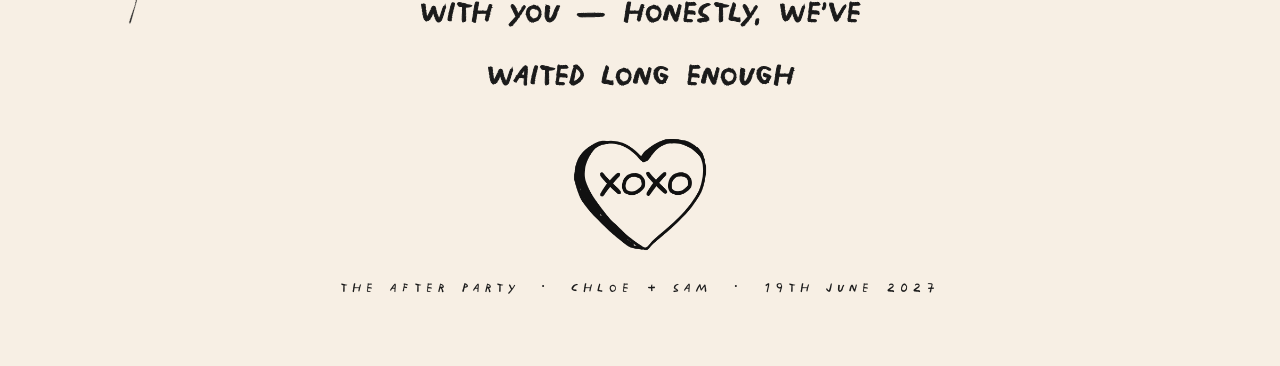
==== commit fb6ae639: "Trim site to a save-the-date: hold detail sections for the later update - Remove running order, venu" ====
--- a/index.html
+++ b/index.html
@@ -260,7 +260,7 @@
         <article class="card">
           <img src="assets/illustrations/tent-trees.png" alt="Hand-drawn tents and trees">
           <h3>where</h3>
-          <p>Twichells — a field full of giant tipis near Burton-on-Trent, with festoon lights down the lane and views for miles.</p>
+          <p>In a field, under giant tipis, with festoon lights down the lane and views for miles. Venue reveal to follow.</p>
         </article>
         <article class="card">
           <div class="hs-wrap">
@@ -316,166 +316,19 @@
       </div>
     </section>
 
-    <!-- ======================= RUNNING ORDER ======================= -->
-    <section class="order">
-      <h2>the running order</h2>
-      <p class="order-note">1pm till midnight — draft, subject to cocktails</p>
-      <ol class="timeline">
-        <li>
-          <span class="t-time">1:00pm</span>
-          <span class="t-node"></span>
-          <span class="t-icon"><img src="assets/illustrations/coupes-bold.png" alt="Hand-drawn clinking coupe glasses"></span>
-          <span class="t-label"><h3>arrival &amp; drinks</h3><p>find a glass, find your people</p></span>
-        </li>
-        <li>
-          <span class="t-time">2:00pm</span>
-          <span class="t-node"></span>
-          <span class="t-icon"><img src="assets/illustrations/scribble-p1-2--21.png" alt="Hand-drawn plate of prawns"></span>
-          <span class="t-label"><h3>canapés</h3><p>posh little bites, passed around</p></span>
-        </li>
-        <li>
-          <span class="t-time">3:00pm</span>
-          <span class="t-node"></span>
-          <span class="t-icon"><img src="assets/illustrations/fork-knife.png" alt="Hand-drawn crossed fork and knife"></span>
-          <span class="t-label"><h3>food</h3><p>proper dinner, cake to follow</p></span>
-        </li>
-        <li>
-          <span class="t-time">5:00pm</span>
-          <span class="t-node"></span>
-          <span class="t-icon"><img src="assets/illustrations/mic-hand.png" alt="Hand-drawn hand holding a sparkly microphone"></span>
-          <span class="t-label"><h3>music &amp; games</h3><p>live tunes, and the helter skelter opens — socks at the ready</p></span>
-        </li>
-        <li>
-          <span class="t-time">7:00pm</span>
-          <span class="t-node"></span>
-          <span class="t-icon"><img src="assets/illustrations/disco-ball-sparkle.png" alt="Hand-drawn sparkling disco ball"></span>
-          <span class="t-label"><h3>dancing</h3><p>dance floor opens — requests welcome</p></span>
-        </li>
-        <li>
-          <span class="t-time">9:00pm</span>
-          <span class="t-node"></span>
-          <span class="t-icon"><img src="assets/illustrations/scribble-p2-2--20.png" alt="Hand-drawn pizza"></span>
-          <span class="t-label"><h3>late food</h3><p>something hot for the dance floor</p></span>
-        </li>
-        <li>
-          <span class="t-time">12:00am</span>
-          <span class="t-node"></span>
-          <span class="t-icon"><img src="assets/illustrations/sports-car.png" alt="Hand-drawn open-top car"></span>
-          <span class="t-label"><h3>carriages</h3><p>midnight — home time, sadly</p></span>
-        </li>
-      </ol>
+
+
+
+
+
+
+    <!-- ======================= MORE TO FOLLOW ======================= -->
+    <section class="more">
+      <h2>more to follow</h2>
+      <p class="more-text">Consider this your save the date — with bells on. We'll send a proper update later this year with all the details of the day: food, drinks, travel, staying over, what to wear, the lot. For now, just tell us you're coming.</p>
     </section>
 
-    <!-- ======================= THE VENUE (sample) ======================= -->
-    <section class="venue">
-      <h2>the venue</h2>
-      <div class="venue-wrap">
-        <div class="venue-map" aria-label="Hand-drawn sample map with a lane leading to a tipi and an X marking the spot">
-          <svg viewBox="0 0 340 260" xmlns="http://www.w3.org/2000/svg">
-            <g fill="none" stroke="#1b1b1b" stroke-linecap="round" stroke-linejoin="round">
-              <!-- sketchy map frame -->
-              <path d="M14 18 C 110 12, 230 14, 326 20 C 330 90, 330 170, 324 242 C 230 248, 110 246, 16 240 C 10 170, 10 90, 14 18 Z" stroke-width="3.5" stroke-dasharray="14 8"/>
-              <!-- winding lane -->
-              <path d="M30 226 C 80 200, 90 170, 130 150 C 170 130, 200 128, 232 106" stroke-width="3"/>
-              <path d="M52 232 C 100 208, 110 178, 148 158 C 186 138, 214 136, 246 116" stroke-width="3"/>
-              <path d="M70 214 l 10 -5 M110 184 l 10 -5 M160 148 l 11 -4 M210 126 l 11 -5" stroke-width="2.2" opacity="0.5"/>
-              <!-- tipi at the end of the lane -->
-              <path d="M262 58 C 254 76, 242 100, 232 116 C 250 121, 274 121, 290 117 C 281 99, 270 76, 264 58" stroke-width="3.5"/>
-              <path d="M262 58 l -12 -14 M264 58 l 11 -15 M263 57 l -2 -19" stroke-width="2.6"/>
-              <path d="M256 117 c 2 -12 5 -19 7 -21 c 3 2 6 9 7 21" fill="#1b1b1b" stroke-width="2"/>
-              <!-- X marks the spot -->
-              <path d="M296 138 l 16 16 M312 138 l -16 16" stroke-width="5"/>
-              <!-- trees -->
-              <path d="M60 60 c -6 -12 4 -22 14 -20 c 4 -8 16 -8 20 0 c 10 -2 16 10 8 18 c -12 6 -32 6 -42 2 z M80 62 l 1 14" stroke-width="2.6"/>
-              <path d="M120 84 c -5 -10 3 -18 11 -16 c 3 -7 13 -7 16 0 c 8 -2 13 8 7 14 c -10 5 -26 5 -34 2 z M136 86 l 1 12" stroke-width="2.4"/>
-              <!-- compass -->
-              <path d="M300 44 l 0 -22 M300 22 l -7 10 M300 22 l 7 10" stroke-width="3"/>
-              <path d="M290 52 c 4 -4 16 -4 20 0" stroke-width="2.2"/>
-            </g>
-          </svg>
-        </div>
-        <div class="venue-text">
-          <h3>Twichells</h3>
-          <p>Our home for the day — giant tipis at Twichells, tucked into the Staffordshire countryside near Burton-on-Trent, with a festoon-lit lane and views for miles.</p>
-          <p class="venue-address">Wychnor Park, Wychnor, Burton-on-Trent, DE13 8BT</p>
-          <p class="venue-links"><a href="https://www.google.com/maps/search/?api=1&amp;query=Twichells%20Wychnor%20Park%20DE13%208BT" target="_blank" rel="noopener">open in maps</a></p>
-          <ul class="venue-list">
-            <li><span class="tick">✦</span> on-site parking in the paddock</li>
-            <li><span class="tick">✦</span> near Burton-on-Trent station</li>
-            <li><span class="tick">✦</span> wellies welcome, heels at your peril</li>
-          </ul>
-        </div>
-      </div>
-    </section>
-
-    <!-- ======================= GETTING THERE (sample) ======================= -->
-    <section class="travel">
-      <h2>getting there</h2>
-      <div class="cards">
-        <article class="card">
-          <img src="assets/illustrations/sports-car.png" alt="Hand-drawn open-top car">
-          <h3>by car</h3>
-          <p>There's parking on site, and camper vans are welcome to stay the night. Local tip: come in via Woodhouses / Yoxall, not the A38 at Wychnor.</p>
-        </article>
-        <article class="card">
-          <img src="assets/illustrations/bus.png" alt="Hand-drawn bus">
-          <h3>travelling far?</h3>
-          <p>The nearest station is Burton-on-Trent, a short taxi from the venue. We'll add the best routes and local taxi numbers here closer to the day.</p>
-        </article>
-      </div>
-    </section>
-
-    <!-- ======================= STAYING OVER (sample) ======================= -->
-    <section class="stay">
-      <h2>staying over</h2>
-      <div class="cards">
-        <article class="card">
-          <img src="assets/illustrations/tent-trees.png" alt="Hand-drawn tents and trees">
-          <h3>camp in the field</h3>
-          <p>Pitch a tent in the next field for the full festival experience — wake up right where the party was.</p>
-        </article>
-        <article class="card">
-          <img src="assets/illustrations/sun-hat.png" alt="Hand-drawn sun hat">
-          <h3>hotels &amp; b&amp;bs</h3>
-          <p>Prefer a proper bed? We'll list a handful of nearby hotels and B&amp;Bs here soon, across a few budgets.</p>
-        </article>
-      </div>
-    </section>
-
-    <!-- ======================= THE BAR (sample) ======================= -->
-    <section class="bar">
-      <h2>the bar</h2>
-      <div class="bar-grid">
-        <div class="drink">
-          <img src="assets/illustrations/champagne-flute.png" alt="Hand-drawn champagne flute">
-          <h3>chloe's golden hour</h3>
-          <p>a spritz — aperol, prosecco, actual sunshine</p>
-        </div>
-        <div class="drink">
-          <img src="assets/illustrations/bottle-lime.png" alt="Hand-drawn bottle and glass with a lime">
-          <h3>the sam-jito</h3>
-          <p>rum, mint, questionable decisions</p>
-        </div>
-        <div class="drink">
-          <img src="assets/illustrations/coupe-cherry.png" alt="Hand-drawn coupe cocktail with a cherry">
-          <h3>helter skelter bramble</h3>
-          <p>gin, blackberry — goes down easy</p>
-        </div>
-      </div>
-      <p class="bar-note">plus beers, wines, and a very good barrel of cider</p>
-    </section>
-
-    <!-- ======================= WHAT TO WEAR (sample) ======================= -->
-    <section class="wear">
-      <h2>what to wear</h2>
-      <div class="wear-wrap">
-        <img class="wear-img" src="assets/illustrations/heart-sunglasses.png" alt="Hand-drawn heart-shaped sunglasses">
-        <p class="wear-text">Festival formal: look fabulous, expect grass. Layers for when the sun drops, flat-ish shoes for the field, and socks for the helter skelter. Hats strongly encouraged.</p>
-        <img class="wear-img wear-img-2" src="assets/illustrations/bow-tie.png" alt="Hand-drawn bow tie">
-      </div>
-    </section>
-
-    <!-- ======================= RSVP (sample) ======================= -->
+    <!-- ======================= RSVP ======================= -->
     <section class="rsvp">
       <h2>rsvp</h2>
       <form class="rsvp-form" onsubmit="return false">
@@ -506,25 +359,6 @@
       <img class="rsvp-img" src="assets/illustrations/love-letters.png" alt="Hand-drawn love letters and a cocktail">
     </section>
 
-    <!-- ======================= FAQS (sample) ======================= -->
-    <section class="faqs">
-      <h2>faqs</h2>
-      <img class="faq-img" src="assets/illustrations/camera-heart.png" alt="Hand-drawn camera with a heart">
-      <dl class="faq-list">
-        <dt>haven't you two announced a date before?</dt>
-        <dd>Twice, in fact — and we're very sorry to your calendars. Consider those the warm-up acts. This one is real: 19th June 2027, rain or shine, come what may.</dd>
-        <dt>can we bring the kids?</dt>
-        <dd>Totally your call, and either way is genuinely fine. Little ones are very welcome — ours will be there causing trouble, and the helter skelter is (technically) for them. But if you fancy a proper night off, take it — no side-eye here. If you're travelling a fair way and it's easier to bring them, do. Whatever you decide, just tell us who's coming when you RSVP so we can sort catering and numbers.</dd>
-        <dt>what if it rains?</dt>
-        <dd>The tipis have us covered, literally. Bring a brolly for the lane and embrace the wellies.</dd>
-        <dt>presents?</dt>
-        <dd>Your company is the present. If you absolutely insist, there'll be a card box and a honeymoon fund.</dd>
-        <dt>can we take photos?</dt>
-        <dd>Snap away all night — just keep phones pocketed during the first dance so the photographer can do their thing.</dd>
-        <dt>will there be llamas?</dt>
-        <dd>We can neither confirm nor deny that there will be llamas.</dd>
-      </dl>
-    </section>
   </main>
 
   <!-- ======================= FOOTER ======================= -->
--- a/styles.css
+++ b/styles.css
@@ -468,6 +468,14 @@
 .wear-img { width: clamp(90px, 11vw, 140px); transform: rotate(-8deg); }
 .wear-img-2 { width: clamp(70px, 8vw, 105px); transform: rotate(7deg); }
 .wear-text { max-width: 30rem; text-align: left; }
+
+/* --- more to follow --- */
+.more { text-align: center; }
+.more-text {
+  max-width: 34rem;
+  margin: 0 auto;
+  font-size: clamp(1.35rem, 2.9vw, 1.55rem);
+}
 
 /* --- rsvp --- */
 .rsvp { text-align: center; position: relative; }
@@ -626,7 +634,9 @@
     margin: 1.5rem auto 0;
     transform: rotate(-6deg);
   }
+  .story-text, .venue-text { text-align: center; }
   .story-text h2 { text-align: center; }
+  .story-text h2::after { margin-left: auto; }
 }
 
 @media (prefers-reduced-motion: reduce) {
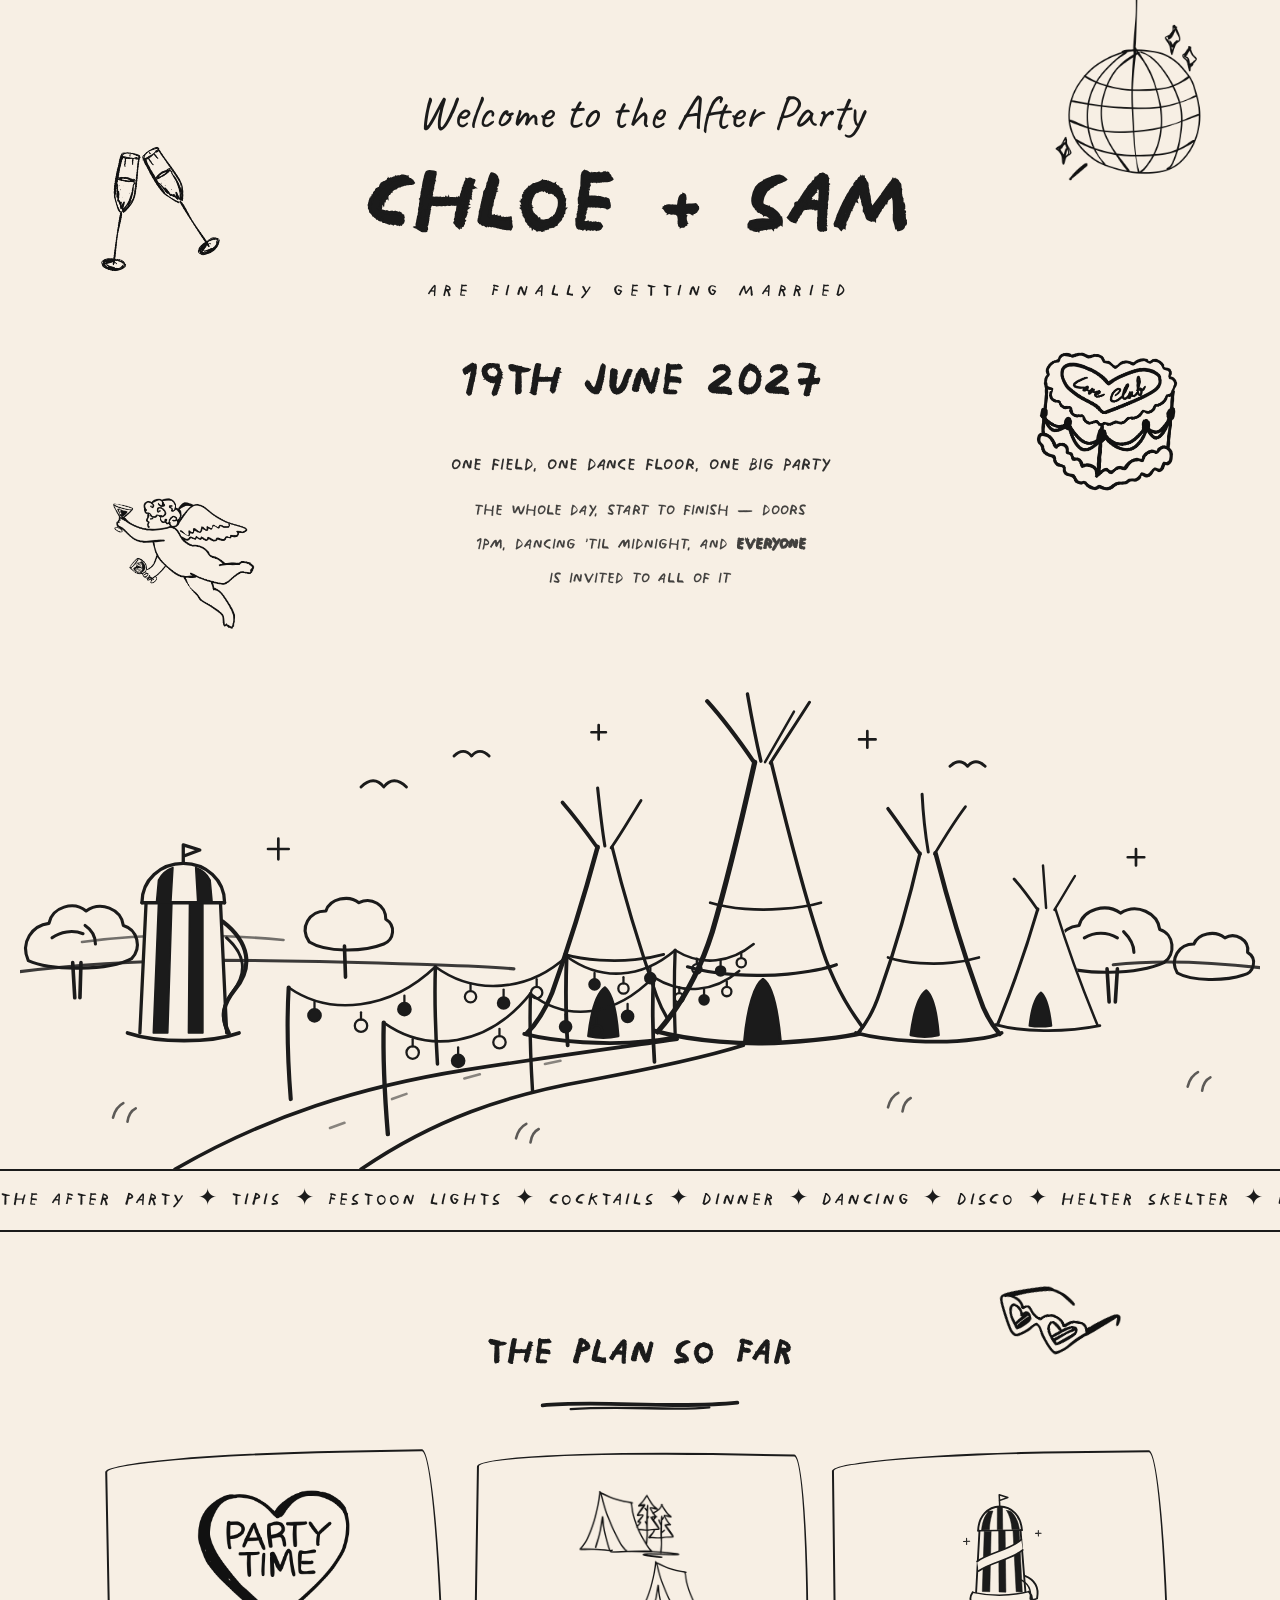
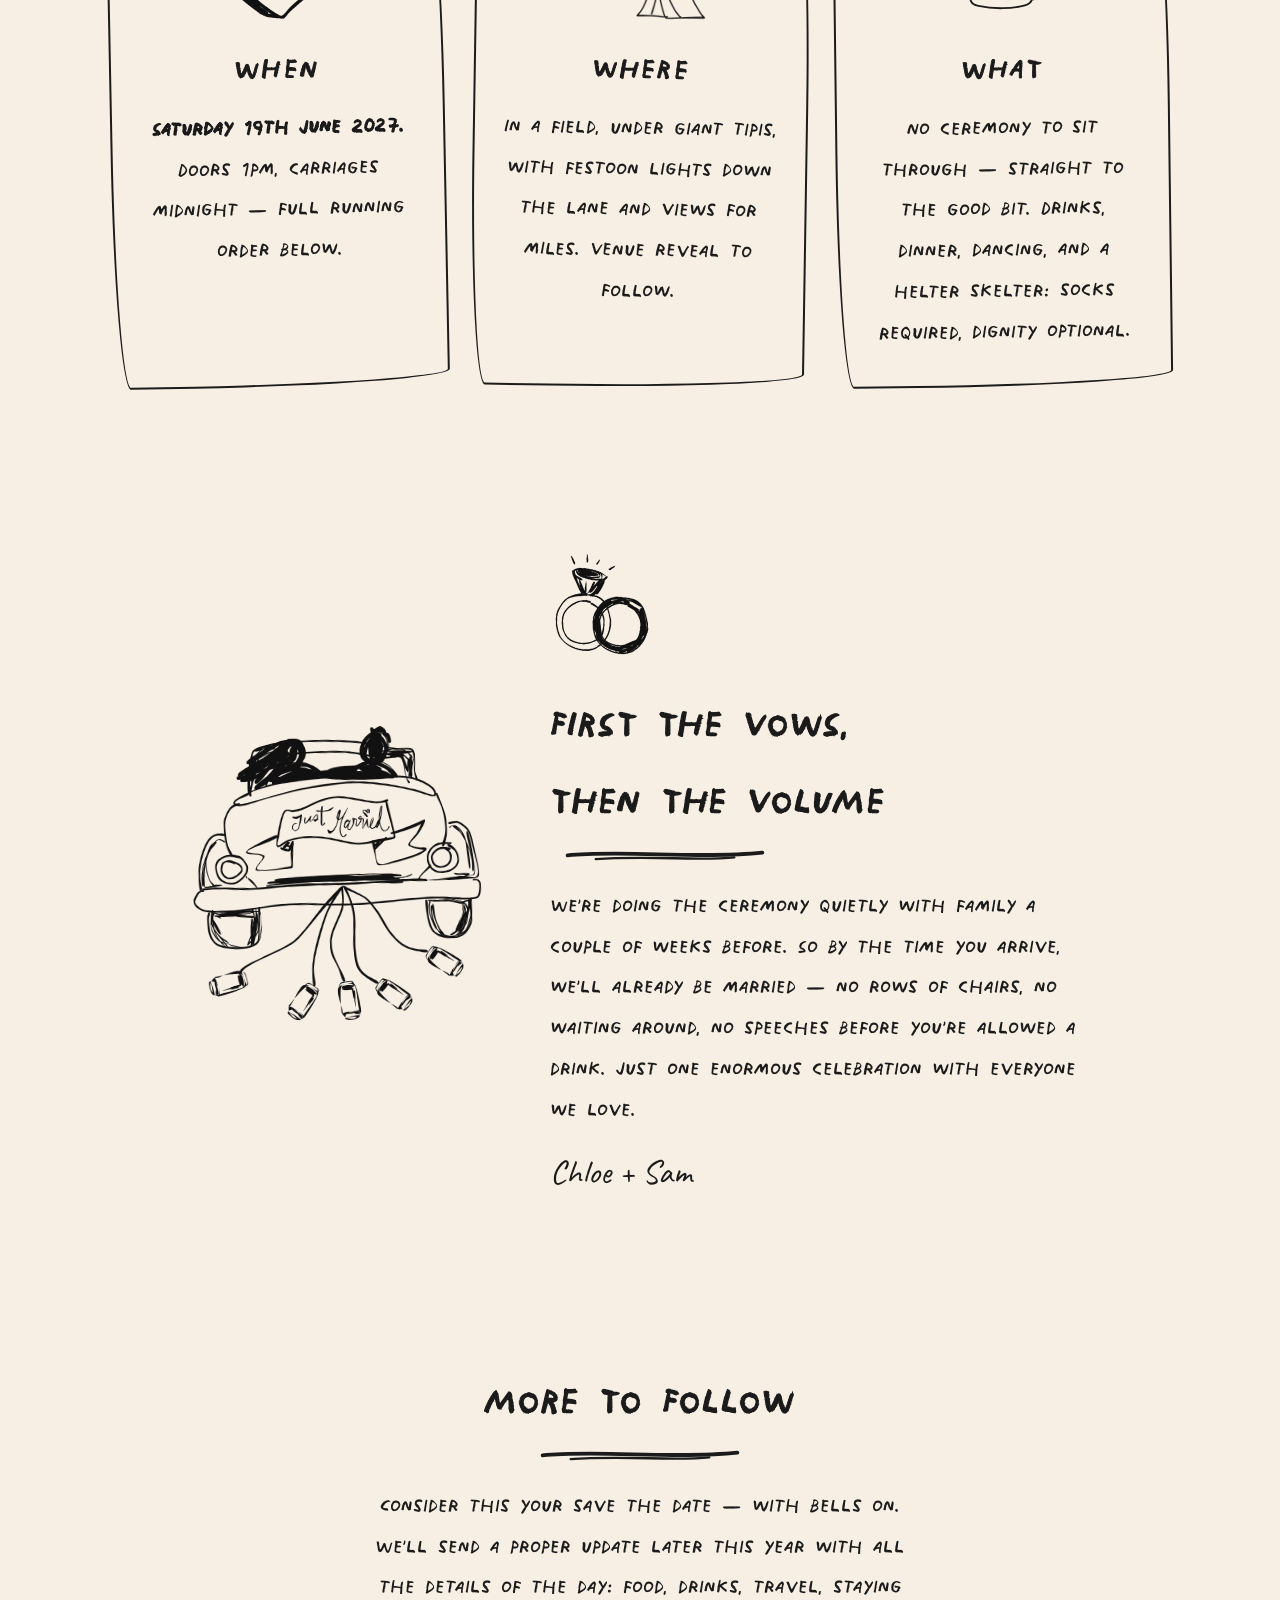
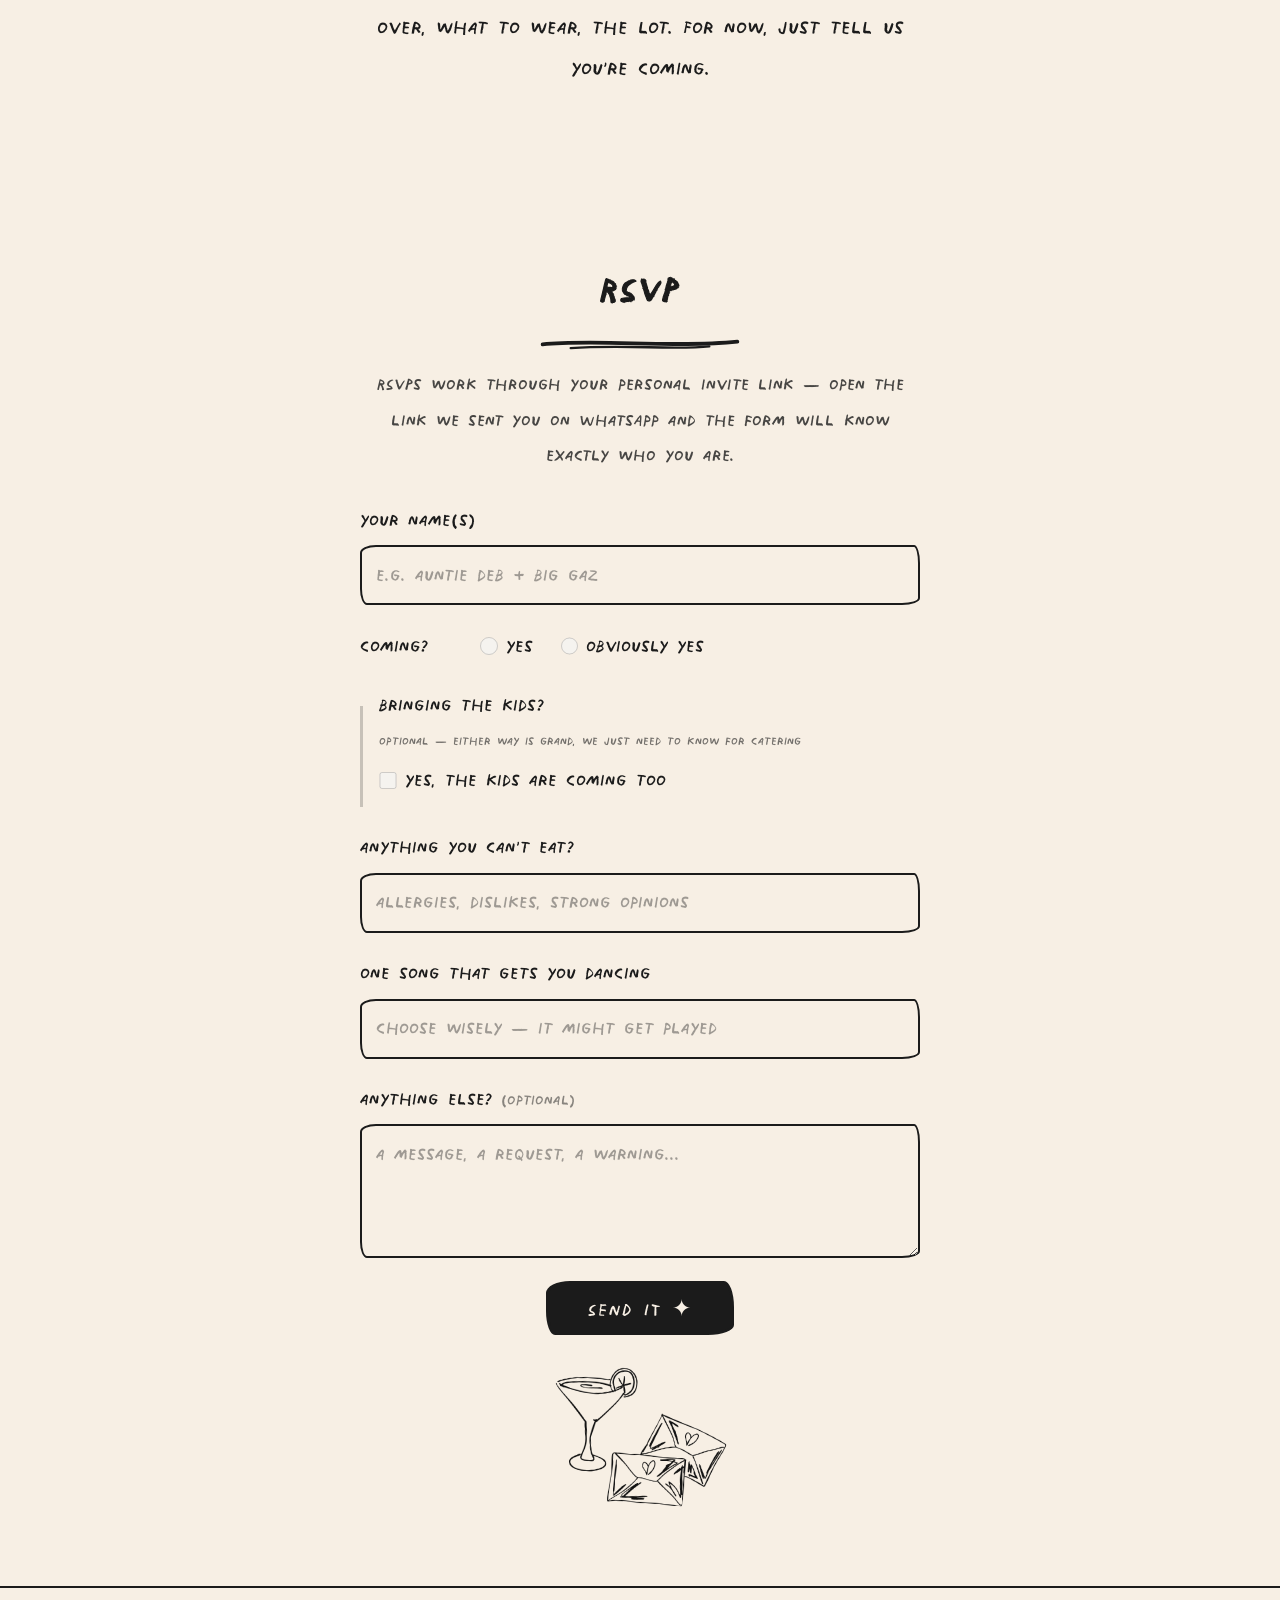
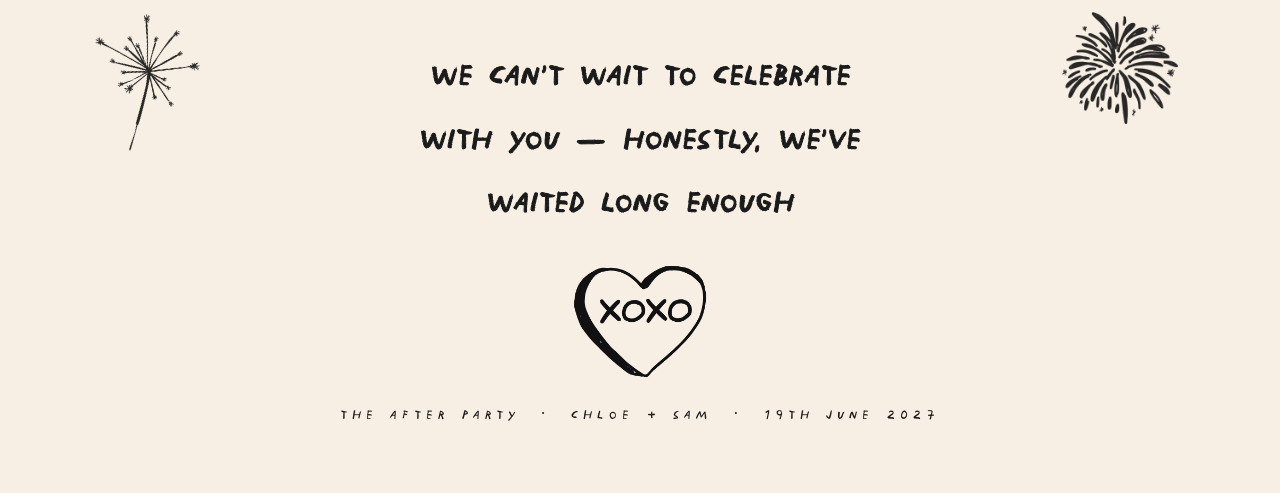
==== commit 5866a6e8: "Wire namecard + RSVP form to Supabase (real invites, live submissions) - Replace the demo INVITES st" ====
--- a/index.html
+++ b/index.html
@@ -26,8 +26,8 @@
       <p class="ticket-eyebrow">you're invited to</p>
       <div class="ticket-name">The After Party</div>
       <hr class="ticket-perf">
-      <div class="ticket-admit" id="ticketAdmit">Admit 4</div>
-      <div class="ticket-names" id="ticketNames">Lauren, Paul, Ivy &amp; Freddie</div>
+      <div class="ticket-admit" id="ticketAdmit">&nbsp;</div>
+      <div class="ticket-names" id="ticketNames">&nbsp;</div>
       <p class="ticket-meta">Sat 19 June 2027 · the field</p>
       <p class="ticket-tap">tap to enter <i></i></p>
       <div class="ticket-stamp" aria-hidden="true">no. 3</div>
@@ -44,15 +44,15 @@
       <img src="assets/illustrations/disco-ball-lines.png" alt="">
     </div>
 
-    <p class="invite-greet" id="inviteGreet">Lauren, Paul, Ivy &amp; Freddie</p>
+    <p class="invite-greet" id="inviteGreet"></p>
     <p class="hero-name">Welcome to <span class="hero-name-mark">the After Party</span></p>
     <h1>Chloe <span class="amp">+</span> Sam</h1>
     <p class="sub">are finally getting married</p>
     <p class="when"><span class="hl-big">19th June 2027</span></p>
     <p class="tag">one field, one dance floor, one big party</p>
     <p class="hero-note">the whole day, start to finish — doors 1pm, dancing 'til midnight, and <strong>everyone</strong> is invited to all of it</p>
-    <p class="invite-note" id="inviteNote">We've saved <span id="inviteSpots">4</span> spots in the field for you</p>
-    <p class="invite-kids" id="inviteKids">Ivy &amp; Freddie — the helter skelter's basically yours.</p>
+    <p class="invite-note" id="inviteNote"></p>
+    <p class="invite-kids" id="inviteKids"></p>
 
     <img class="doodle doodle-clink" src="assets/illustrations/champagne-clink.png" alt="">
     <img class="doodle doodle-cake" src="assets/illustrations/heart-cake-love-club.png" alt="">
@@ -331,7 +331,8 @@
     <!-- ======================= RSVP ======================= -->
     <section class="rsvp">
       <h2>rsvp</h2>
-      <form class="rsvp-form" onsubmit="return false">
+      <p class="rsvp-note" id="rsvpNote" style="display:none"></p>
+      <form class="rsvp-form" id="rsvpForm" onsubmit="return false">
         <label>your name(s)
           <input type="text" name="names" placeholder="e.g. auntie deb + big gaz" autocomplete="off">
         </label>
@@ -370,41 +371,132 @@
     <p class="foot-names">The After Party &nbsp;·&nbsp; Chloe + Sam &nbsp;·&nbsp; 19th June 2027</p>
   </footer>
 
-  <!-- ============ personalised invite (DEMO stub — replace map with get_invite RPC) ============ -->
+  <!-- ============ personalised invite + live RSVP (Supabase; anon key can only call get_invite / submit_rsvp) ============ -->
   <script>
   (function () {
-    var INVITES = {
-      lauren: { admit: 4, names: 'Lauren, Paul, Ivy & Freddie', greet: 'Lauren, Paul, Ivy & Freddie', spots: 4, kids: "Ivy & Freddie — the helter skelter's basically yours." },
-      deb:    { admit: 2, names: 'Auntie Deb & Big Gaz', greet: 'Auntie Deb & Big Gaz', spots: 2, kids: '' },
-      jess:   { admit: 2, names: 'Jess & guest', greet: 'Jess', spots: 2, kids: '', note: "We've saved you a spot, plus one for whoever you bring" }
-    };
-    var key = (new URLSearchParams(location.search).get('i') || '').toLowerCase();
-    var data = INVITES[key];
-    var card = document.getElementById('namecard');
-
-    if (!data) { document.documentElement.classList.remove('has-invite'); return; }
-
-    document.getElementById('ticketAdmit').textContent = 'Admit ' + data.admit;
-    document.getElementById('ticketNames').textContent = data.names;
-    document.getElementById('inviteGreet').textContent = data.greet;
-    if (data.note) { document.getElementById('inviteNote').textContent = data.note; }
-    else { document.getElementById('inviteSpots').textContent = data.spots; }
-    var kids = document.getElementById('inviteKids');
-    if (data.kids) { kids.textContent = data.kids; kids.style.display = 'block'; }
-    else { kids.style.display = 'none'; }
-
-    document.body.classList.add('invite-locked');
-
-    function enter() {
-      card.classList.add('namecard--gone');
-      document.body.classList.remove('invite-locked');
-      setTimeout(function () { card.style.display = 'none'; }, 800);
+    "use strict";
+    var SB_URL = "https://pvxowwyllxdrpajxucmd.supabase.co";
+    var SB_KEY = "sb_publishable_NkFDAjQqRME02vxqPTPgDg_uJomdXUJ";
+
+    var token = (new URLSearchParams(location.search).get("i") || "").trim();
+    var card = document.getElementById("namecard");
+    var form = document.getElementById("rsvpForm");
+    var note = document.getElementById("rsvpNote");
+
+    function rpc(fn, args) {
+      return fetch(SB_URL + "/rest/v1/rpc/" + fn, {
+        method: "POST",
+        headers: { apikey: SB_KEY, Authorization: "Bearer " + SB_KEY, "Content-Type": "application/json" },
+        body: JSON.stringify(args)
+      }).then(function (r) {
+        return r.text().then(function (t) {
+          if (!r.ok) throw new Error(t || String(r.status));
+          return t ? JSON.parse(t) : null;
+        });
+      });
     }
-    card.addEventListener('click', enter);
-    card.addEventListener('keydown', function (e) {
-      if (e.key === 'Enter' || e.key === ' ') { e.preventDefault(); enter(); }
+    function esc(s) { return String(s == null ? "" : s).replace(/&/g, "&amp;").replace(/</g, "&lt;").replace(/"/g, "&quot;"); }
+    function firstName(n) { return String(n || "").trim().split(/\s+/)[0]; }
+
+    function genericMode(msg) {
+      document.documentElement.classList.remove("has-invite");
+      document.body.classList.remove("invite-locked");
+      if (card) card.style.display = "none";
+      form.querySelectorAll("input,textarea,button,select").forEach(function (el) { el.disabled = true; });
+      note.style.display = "block";
+      note.textContent = msg || "RSVPs work through your personal invite link — open the link we sent you on WhatsApp and the form will know exactly who you are.";
+    }
+
+    function personalMode(inv) {
+      var members = inv.members || [];
+      var kids = members.filter(function (m) { return m.type === "Child"; });
+
+      document.getElementById("ticketAdmit").textContent = "Admit " + inv.spots;
+      document.getElementById("ticketNames").textContent = inv.greeting;
+      document.getElementById("inviteGreet").textContent = inv.greeting;
+      document.getElementById("inviteNote").textContent =
+        "We've saved " + inv.spots + (inv.spots === 1 ? " spot" : " spots") + " in the field for you";
+      var kidsEl = document.getElementById("inviteKids");
+      if (kids.length) {
+        kidsEl.textContent = kids.map(function (k) { return firstName(k.name); }).join(" & ") + " — the helter skelter's basically yours.";
+        kidsEl.style.display = "block";
+      } else { kidsEl.style.display = "none"; }
+
+      document.body.classList.add("invite-locked");
+      function enter() {
+        card.classList.add("namecard--gone");
+        document.body.classList.remove("invite-locked");
+        setTimeout(function () { card.style.display = "none"; }, 800);
+      }
+      card.addEventListener("click", enter);
+      card.addEventListener("keydown", function (e) {
+        if (e.key === "Enter" || e.key === " ") { e.preventDefault(); enter(); }
+      });
+      card.focus();
+
+      var rows = members.map(function (m) {
+        return '<div class="rsvp-person" data-id="' + esc(m.id) + '" data-name="' + esc(m.name) + '">' +
+          '<label class="rp-name"><input type="checkbox" checked> <span>' + esc(m.name) +
+          (m.type === "Child" ? ' <em class="rp-kid">(little one)</em>' : "") + "</span></label>" +
+          '<input type="text" class="rp-diet" placeholder="anything they can&#39;t eat? (optional)">' +
+          "</div>";
+      }).join("");
+      form.innerHTML =
+        '<p class="rsvp-lead">tick who&#39;s coming — untick anyone who can&#39;t make it</p>' +
+        rows +
+        "<label>thinking of staying over?" +
+          '<select name="staying" class="rsvp-sel">' +
+            '<option value="">not sure yet</option>' +
+            '<option value="camping">camping in the next field</option>' +
+            '<option value="bed nearby">finding a bed nearby</option>' +
+            '<option value="home">heading home after</option>' +
+          "</select></label>" +
+        "<label>one song that gets you dancing" +
+          '<input type="text" name="song" placeholder="choose wisely — it might get played" autocomplete="off"></label>' +
+        '<label>anything else? <span class="rsvp-opt">(optional)</span>' +
+          '<textarea name="message" rows="3" placeholder="a message, a request, a warning..."></textarea></label>' +
+        '<button class="btn" type="submit">send it ✦</button>' +
+        '<p class="rsvp-note" id="rsvpErr" style="display:none"></p>';
+
+      form.addEventListener("submit", function (e) {
+        e.preventDefault();
+        var btn = form.querySelector("button.btn");
+        var err = document.getElementById("rsvpErr");
+        var responses = [].map.call(form.querySelectorAll(".rsvp-person"), function (row) {
+          return {
+            guest_id: row.getAttribute("data-id"),
+            name: row.getAttribute("data-name"),
+            coming: row.querySelector("input[type=checkbox]").checked,
+            diet: row.querySelector(".rp-diet").value.trim()
+          };
+        });
+        btn.disabled = true; btn.textContent = "sending…";
+        rpc("submit_rsvp", {
+          p_token: token,
+          p_responses: responses,
+          p_song: form.querySelector('[name="song"]').value.trim() || null,
+          p_staying: form.querySelector('[name="staying"]').value || null,
+          p_message: form.querySelector('[name="message"]').value.trim() || null
+        }).then(function () {
+          var coming = responses.filter(function (r) { return r.coming; }).length;
+          form.innerHTML =
+            '<p class="rsvp-done">got it — ' + (coming ? "see you in the field ✦" : "we&#39;ll miss you x") + "</p>" +
+            '<p class="rsvp-done-sub">plans change? just open your link again and resend.</p>';
+        }).catch(function () {
+          btn.disabled = false; btn.textContent = "send it ✦";
+          err.style.display = "block";
+          err.textContent = "that didn't send — check you're online and give it another go.";
+        });
+      });
+    }
+
+    if (!token) { genericMode(); return; }
+    rpc("get_invite", { p_token: token }).then(function (inv) {
+      if (!inv) { genericMode("Hmm — that invite link didn't quite work. Double-check it with Chloe & Sam, or just message us to RSVP."); return; }
+      personalMode(inv);
+    }).catch(function () {
+      genericMode("We couldn't load your invite just now — refresh to try again, or message us to RSVP.");
     });
-    card.focus();
   })();
   </script>
 
--- a/styles.css
+++ b/styles.css
@@ -476,6 +476,61 @@
   margin: 0 auto;
   font-size: clamp(1.35rem, 2.9vw, 1.55rem);
 }
+
+/* --- rsvp (live form) --- */
+.rsvp-note {
+  max-width: 34rem;
+  margin: -0.5rem auto 1.75rem;
+  font-size: clamp(1.15rem, 2.5vw, 1.35rem);
+  opacity: 0.8;
+}
+.rsvp-lead { font-size: clamp(1.2rem, 2.6vw, 1.4rem); }
+.rsvp-person {
+  display: flex;
+  flex-wrap: wrap;
+  align-items: center;
+  gap: 0.5rem 1.25rem;
+  border: 2.5px solid var(--ink);
+  border-radius: 18px 7px 20px 8px / 9px 20px 8px 18px;
+  padding: 0.65rem 1rem;
+}
+.rp-name { display: inline-flex; align-items: center; gap: 0.6rem; cursor: pointer; }
+.rp-name input { accent-color: var(--ink); width: 1.25rem; height: 1.25rem; }
+.rp-kid { font-size: 0.85em; opacity: 0.65; }
+.rsvp-person .rp-diet {
+  flex: 1;
+  min-width: 200px;
+  font: inherit;
+  font-size: 0.95em;
+  color: var(--ink);
+  background: transparent;
+  border: none;
+  border-bottom: 2px dashed rgba(27, 27, 27, 0.35);
+  padding: 0.25rem 0.2rem;
+}
+.rsvp-person .rp-diet::placeholder { color: var(--ink); opacity: 0.35; }
+.rsvp-person .rp-diet:focus { outline: none; border-bottom-color: var(--ink); }
+.rsvp-person:has(.rp-name input:not(:checked)) { opacity: 0.45; }
+.rsvp-person:has(.rp-name input:not(:checked)) .rp-diet { visibility: hidden; }
+.rsvp-sel {
+  display: block;
+  width: 100%;
+  margin-top: 0.4rem;
+  font: inherit;
+  color: var(--ink);
+  background: transparent;
+  border: 2.5px solid var(--ink);
+  border-radius: 16px 6px 18px 7px / 8px 18px 7px 16px;
+  padding: 0.6rem 0.9rem;
+}
+.rsvp-done {
+  font-family: var(--marker);
+  text-transform: uppercase;
+  font-size: clamp(1.6rem, 4vw, 2.2rem);
+  -webkit-text-stroke: 0.02em var(--ink);
+  text-align: center;
+}
+.rsvp-done-sub { text-align: center; opacity: 0.75; margin-top: 0.5rem; }
 
 /* --- rsvp --- */
 .rsvp { text-align: center; position: relative; }
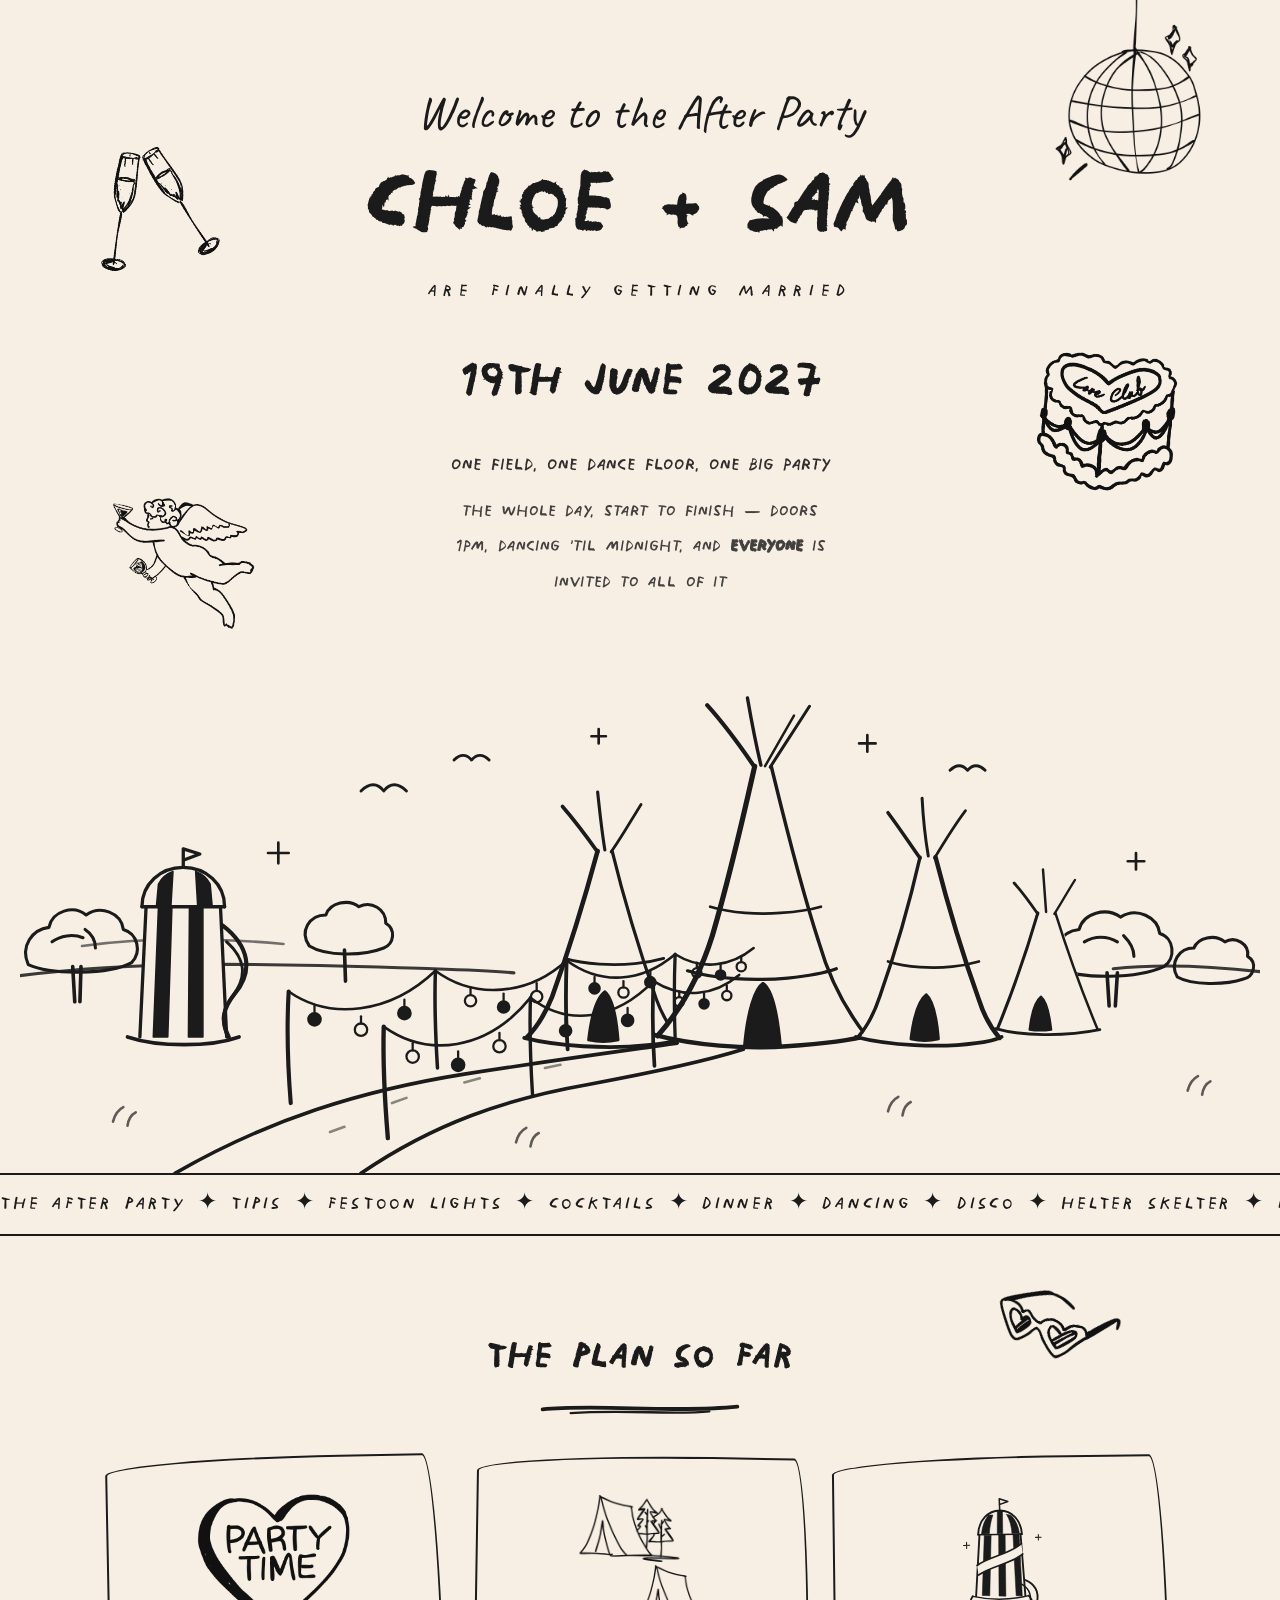
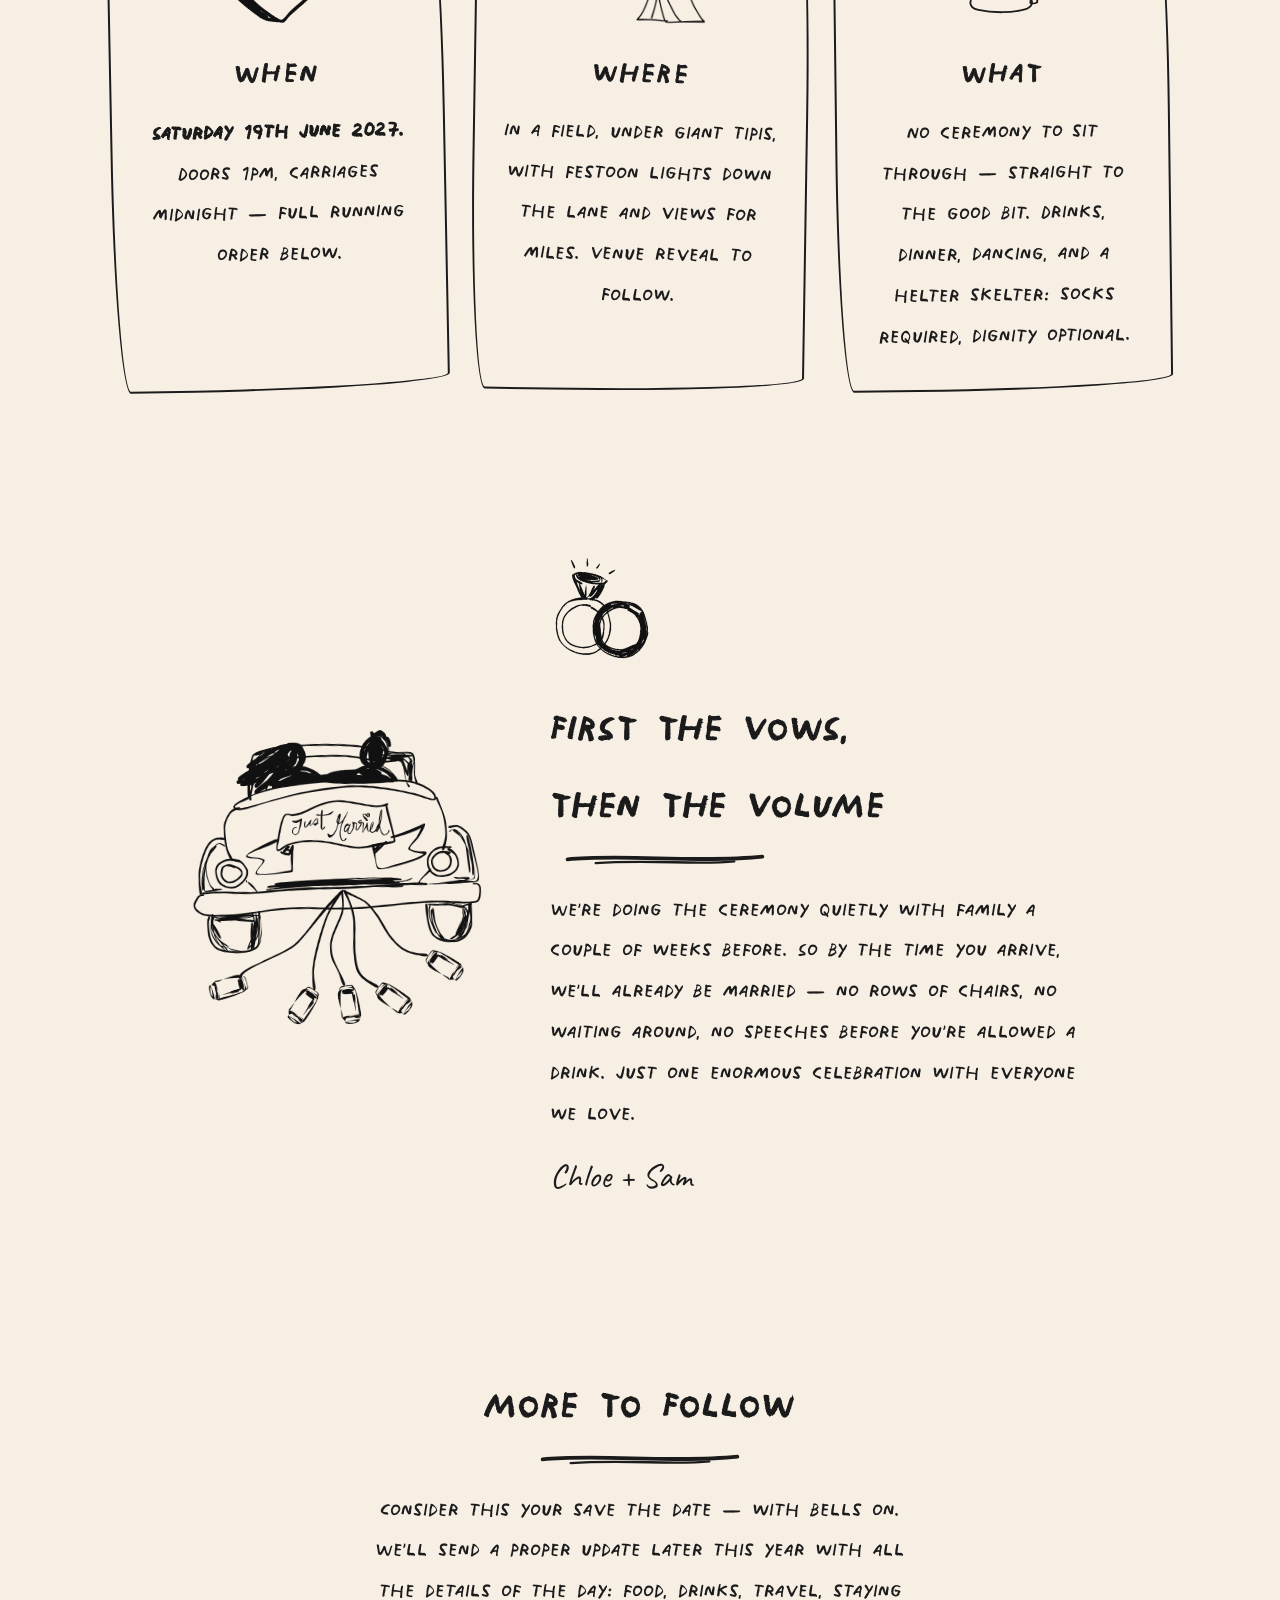
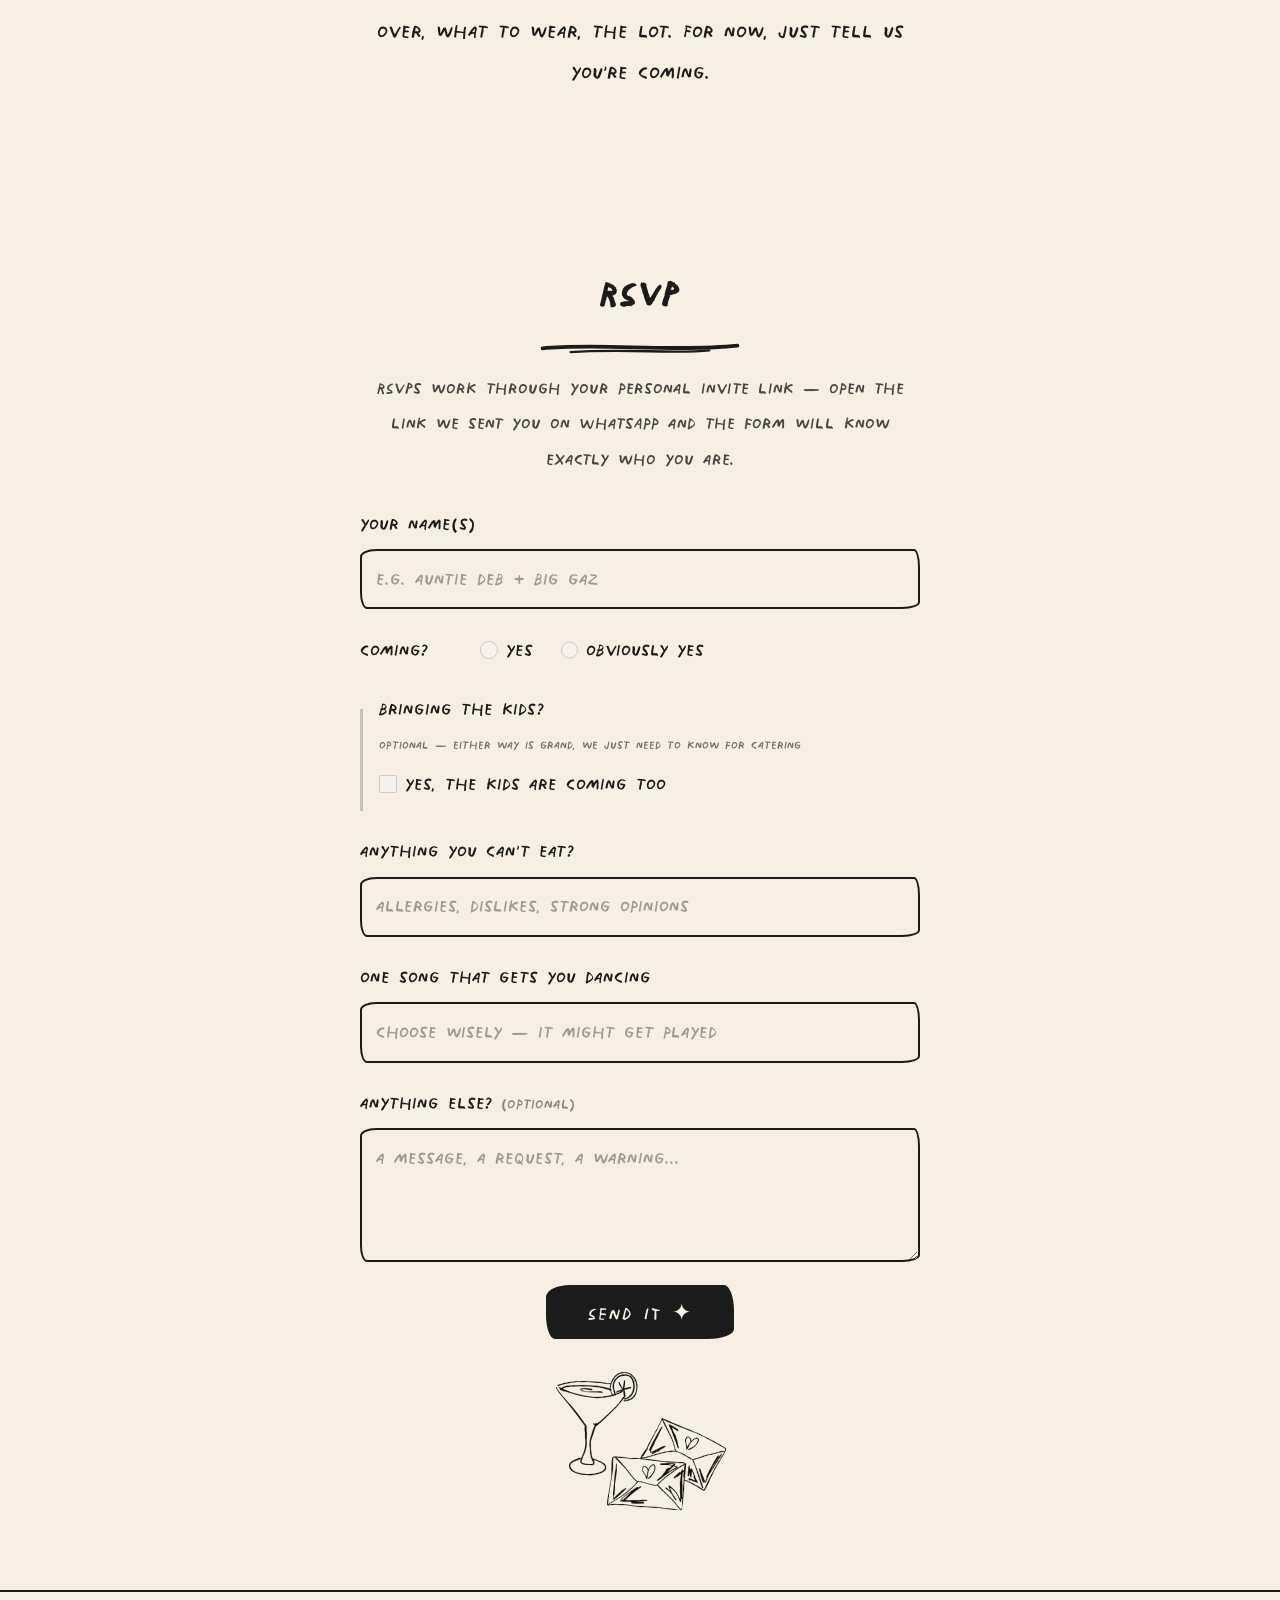
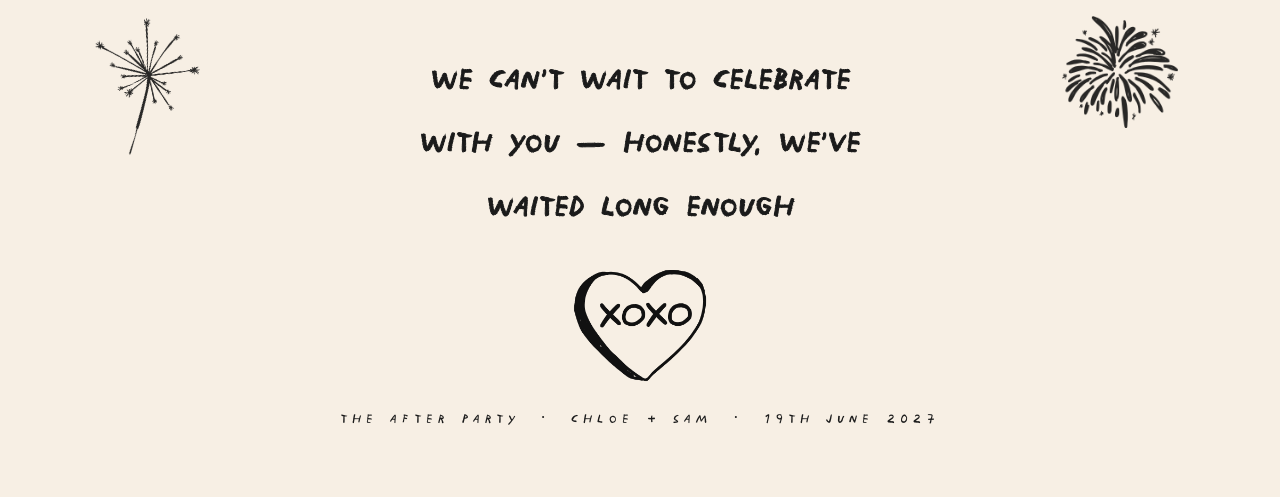
==== commit a7afa764: "Mobile polish: tighter section spacing, bigger hero body text, staying options - Mobile: reduce sect" ====
--- a/index.html
+++ b/index.html
@@ -5,6 +5,14 @@
   <meta name="viewport" content="width=device-width, initial-scale=1.0">
   <title>The After Party · Chloe + Sam · 19 June 2027</title>
   <meta name="description" content="Chloe + Sam are getting married — and throwing The After Party, one enormous do in a field on 19th June 2027. The whole day, everyone invited: tipis, festoon lights, dancing and a helter skelter.">
+  <meta property="og:type" content="website">
+  <meta property="og:title" content="The After Party · Chloe + Sam">
+  <meta property="og:description" content="You're invited — one big day in a field, Saturday 19 June 2027. Tap for your invite and RSVP.">
+  <meta property="og:image" content="https://wedding-website-phi-sandy.vercel.app/assets/og-card.png">
+  <meta property="og:image:width" content="1200">
+  <meta property="og:image:height" content="630">
+  <meta property="og:url" content="https://wedding-website-phi-sandy.vercel.app/">
+  <meta name="twitter:card" content="summary_large_image">
   <link rel="icon" href="assets/illustrations/heart-card.png">
   <link rel="preconnect" href="https://fonts.googleapis.com">
   <link rel="preconnect" href="https://fonts.gstatic.com" crossorigin>
@@ -435,21 +443,24 @@
       card.focus();
 
       var rows = members.map(function (m) {
-        return '<div class="rsvp-person" data-id="' + esc(m.id) + '" data-name="' + esc(m.name) + '">' +
-          '<label class="rp-name"><input type="checkbox" checked> <span>' + esc(m.name) +
-          (m.type === "Child" ? ' <em class="rp-kid">(little one)</em>' : "") + "</span></label>" +
-          '<input type="text" class="rp-diet" placeholder="anything they can&#39;t eat? (optional)">' +
-          "</div>";
+        return '<label class="rsvp-person" data-id="' + esc(m.id) + '" data-name="' + esc(m.name) + '">' +
+          '<input type="checkbox" checked> <span>' + esc(m.name) +
+          (m.type === "Child" ? ' <em class="rp-kid">(little one)</em>' : "") + "</span></label>";
       }).join("");
+      var kidsNote = kids.length
+        ? '<p class="rsvp-kids-note">little ones are very welcome — but if you&#39;d rather make it a night off, that&#39;s absolutely fine too. just untick them, no side-eye here.</p>'
+        : "";
       form.innerHTML =
-        '<p class="rsvp-lead">tick who&#39;s coming — untick anyone who can&#39;t make it</p>' +
-        rows +
+        '<fieldset class="rsvp-people"><legend>tick who&#39;s coming — untick anyone who can&#39;t make it</legend>' +
+        rows + "</fieldset>" + kidsNote +
+        "<label>anything you can&#39;t eat?" +
+          '<input type="text" name="diet" placeholder="allergies, dislikes, strong opinions — tell us whose" autocomplete="off"></label>' +
         "<label>thinking of staying over?" +
           '<select name="staying" class="rsvp-sel">' +
             '<option value="">not sure yet</option>' +
-            '<option value="camping">camping in the next field</option>' +
-            '<option value="bed nearby">finding a bed nearby</option>' +
-            '<option value="home">heading home after</option>' +
+            '<option value="home">heading home</option>' +
+            '<option value="camping">camping next door</option>' +
+            '<option value="hotel">hotel nearby</option>' +
           "</select></label>" +
         "<label>one song that gets you dancing" +
           '<input type="text" name="song" placeholder="choose wisely — it might get played" autocomplete="off"></label>' +
@@ -462,13 +473,17 @@
         e.preventDefault();
         var btn = form.querySelector("button.btn");
         var err = document.getElementById("rsvpErr");
+        var diet = form.querySelector('[name="diet"]').value.trim();
+        var first = true;
         var responses = [].map.call(form.querySelectorAll(".rsvp-person"), function (row) {
-          return {
+          var r = {
             guest_id: row.getAttribute("data-id"),
             name: row.getAttribute("data-name"),
             coming: row.querySelector("input[type=checkbox]").checked,
-            diet: row.querySelector(".rp-diet").value.trim()
+            diet: first ? diet : ""
           };
+          first = false;
+          return r;
         });
         btn.disabled = true; btn.textContent = "sending…";
         rpc("submit_rsvp", {
--- a/styles.css
+++ b/styles.css
@@ -108,7 +108,7 @@
 .hero .sub {
   text-transform: uppercase;
   letter-spacing: 0.3em;
-  font-size: clamp(1rem, 2.5vw, 1.4rem);
+  font-size: clamp(1.15rem, 3vw, 1.4rem);
   margin-top: 0.75rem;
 }
 
@@ -128,7 +128,7 @@
 
 .hero .tag {
   margin-top: 1.2rem;
-  font-size: clamp(1.15rem, 2.7vw, 1.45rem);
+  font-size: clamp(1.3rem, 3.2vw, 1.45rem);
   opacity: 0.9;
 }
 
@@ -142,7 +142,7 @@
 .hero-note {
   margin: 0.55rem auto 0;
   max-width: 34ch;
-  font-size: clamp(1.05rem, 2.4vw, 1.3rem);
+  font-size: clamp(1.2rem, 2.9vw, 1.35rem);
   opacity: 0.82;
 }
 .hero-note strong { -webkit-text-stroke: 0.02em var(--ink); }
@@ -484,44 +484,36 @@
   font-size: clamp(1.15rem, 2.5vw, 1.35rem);
   opacity: 0.8;
 }
-.rsvp-lead { font-size: clamp(1.2rem, 2.6vw, 1.4rem); }
+.rsvp-people { border: none; display: grid; gap: 0.55rem; }
+.rsvp-people legend { padding: 0; margin-bottom: 0.75rem; }
 .rsvp-person {
-  display: flex;
-  flex-wrap: wrap;
-  align-items: center;
-  gap: 0.5rem 1.25rem;
-  border: 2.5px solid var(--ink);
-  border-radius: 18px 7px 20px 8px / 9px 20px 8px 18px;
-  padding: 0.65rem 1rem;
-}
-.rp-name { display: inline-flex; align-items: center; gap: 0.6rem; cursor: pointer; }
-.rp-name input { accent-color: var(--ink); width: 1.25rem; height: 1.25rem; }
-.rp-kid { font-size: 0.85em; opacity: 0.65; }
-.rsvp-person .rp-diet {
-  flex: 1;
-  min-width: 200px;
-  font: inherit;
-  font-size: 0.95em;
-  color: var(--ink);
-  background: transparent;
-  border: none;
-  border-bottom: 2px dashed rgba(27, 27, 27, 0.35);
-  padding: 0.25rem 0.2rem;
-}
-.rsvp-person .rp-diet::placeholder { color: var(--ink); opacity: 0.35; }
-.rsvp-person .rp-diet:focus { outline: none; border-bottom-color: var(--ink); }
-.rsvp-person:has(.rp-name input:not(:checked)) { opacity: 0.45; }
-.rsvp-person:has(.rp-name input:not(:checked)) .rp-diet { visibility: hidden; }
+  display: inline-flex;
+  align-items: center;
+  gap: 0.7rem;
+  cursor: pointer;
+  width: fit-content;
+}
+.rsvp-person input { accent-color: var(--ink); width: 1.25rem; height: 1.25rem; flex-shrink: 0; }
+.rsvp-person:has(input:not(:checked)) { opacity: 0.45; text-decoration: line-through; }
+.rp-kid { font-size: 0.85em; opacity: 0.65; font-style: italic; }
+.rsvp-kids-note {
+  font-size: clamp(1rem, 2.2vw, 1.15rem);
+  opacity: 0.7;
+  font-style: italic;
+  margin-top: -0.4rem;
+}
 .rsvp-sel {
   display: block;
   width: 100%;
   margin-top: 0.4rem;
   font: inherit;
   color: var(--ink);
-  background: transparent;
   border: 2.5px solid var(--ink);
   border-radius: 16px 6px 18px 7px / 8px 18px 7px 16px;
-  padding: 0.6rem 0.9rem;
+  padding: 0.6rem 2.8rem 0.6rem 0.9rem;
+  -webkit-appearance: none;
+  appearance: none;
+  background: transparent url("data:image/svg+xml,%3Csvg xmlns='http://www.w3.org/2000/svg' viewBox='0 0 24 16'%3E%3Cpath d='M3 3 C 6 8, 9 11, 12 13 C 15 11, 18 8, 21 3' fill='none' stroke='%231b1b1b' stroke-width='3' stroke-linecap='round' stroke-linejoin='round'/%3E%3C/svg%3E") no-repeat right 0.9rem center / 1.3rem auto;
 }
 .rsvp-done {
   font-family: var(--marker);
@@ -673,6 +665,9 @@
 /* ======================= small screens ======================= */
 
 @media (max-width: 640px) {
+  section { padding: 2.75rem 0; }
+  .rsvp-img { width: 110px; margin-top: 1.25rem; }
+  .foot-fireworks, .foot-cheers { display: none; }
   .doodle-cake, .doodle-cupid, .doodle-dove { display: none; }
   .disco { width: 62px; right: 0.75rem; }
   .timeline li { grid-template-columns: 64px 30px 84px 1fr; gap: 0 0.7rem; }
@@ -719,7 +714,7 @@
 }
 .invite-kids {
   margin-top: 0.4rem;
-  font-size: clamp(1rem, 2.3vw, 1.2rem);
+  font-size: clamp(1.15rem, 2.7vw, 1.25rem);
   opacity: 0.72;
   font-style: italic;
 }
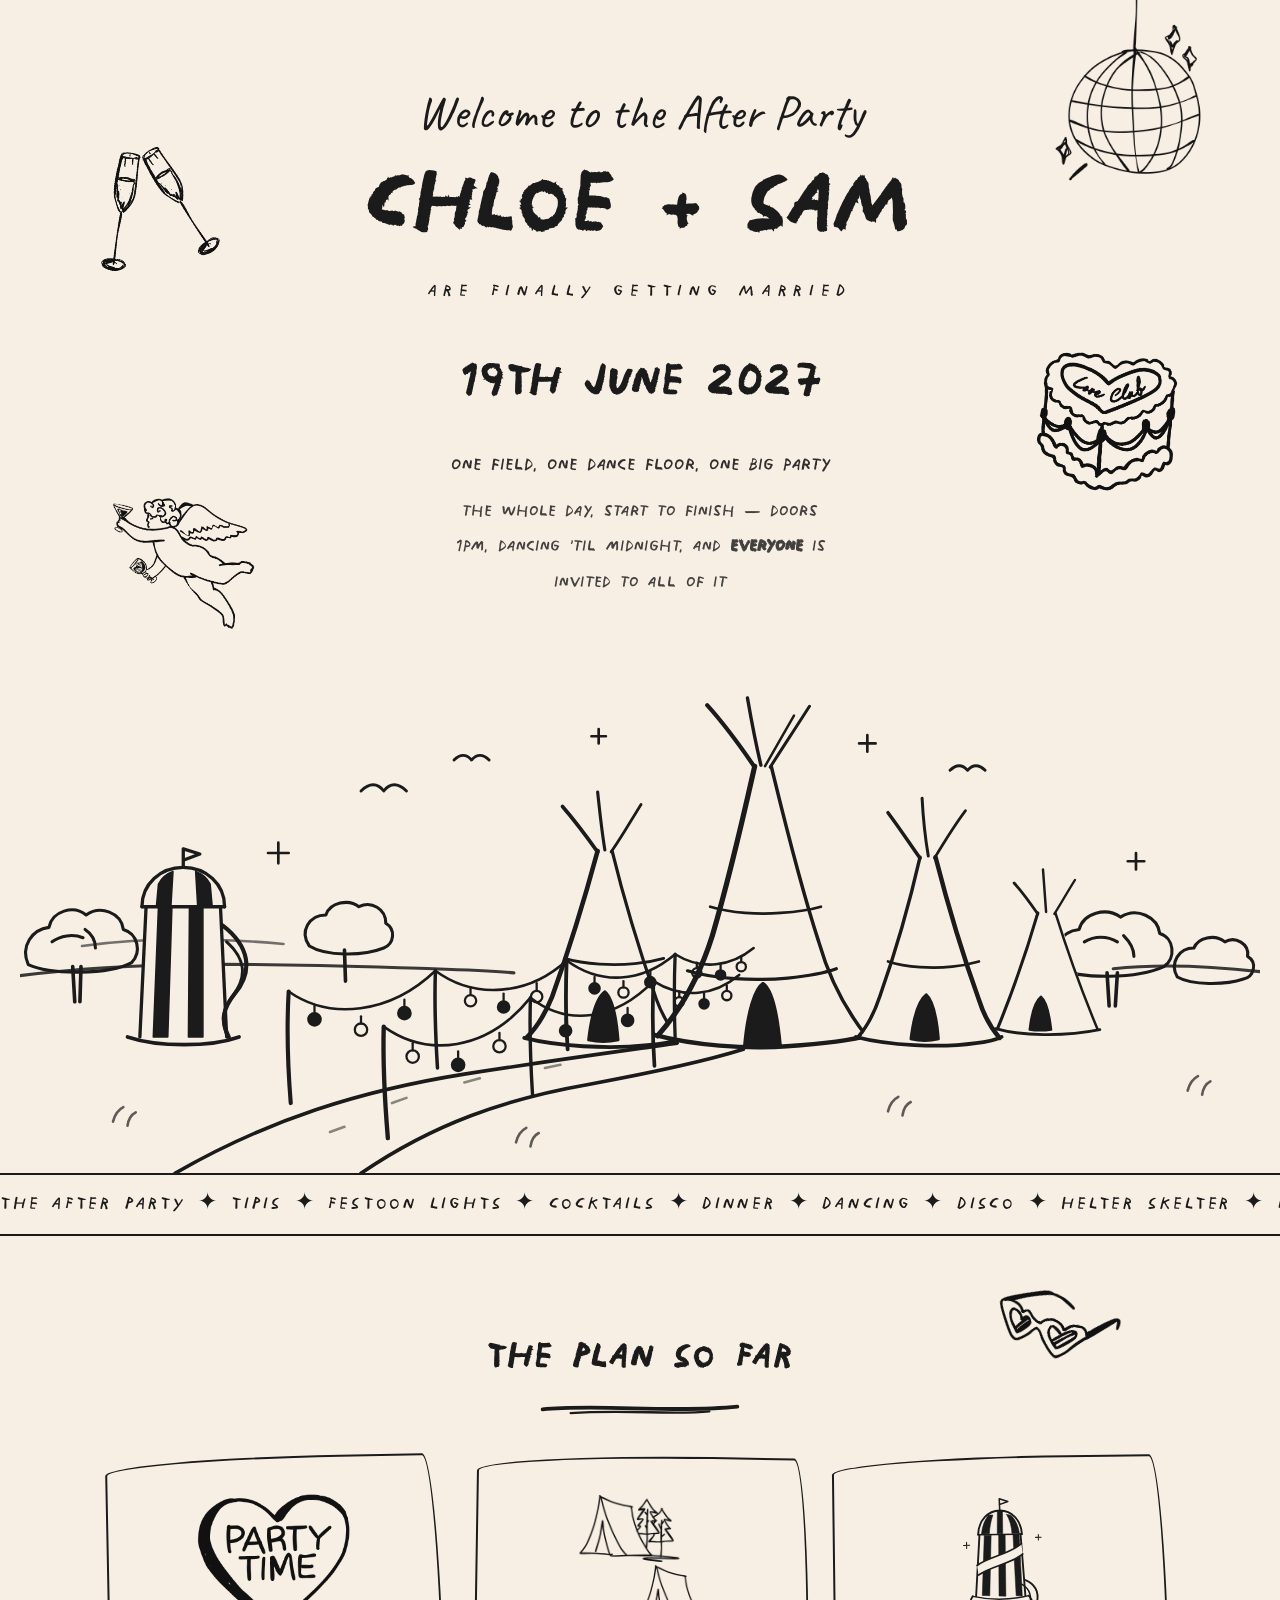
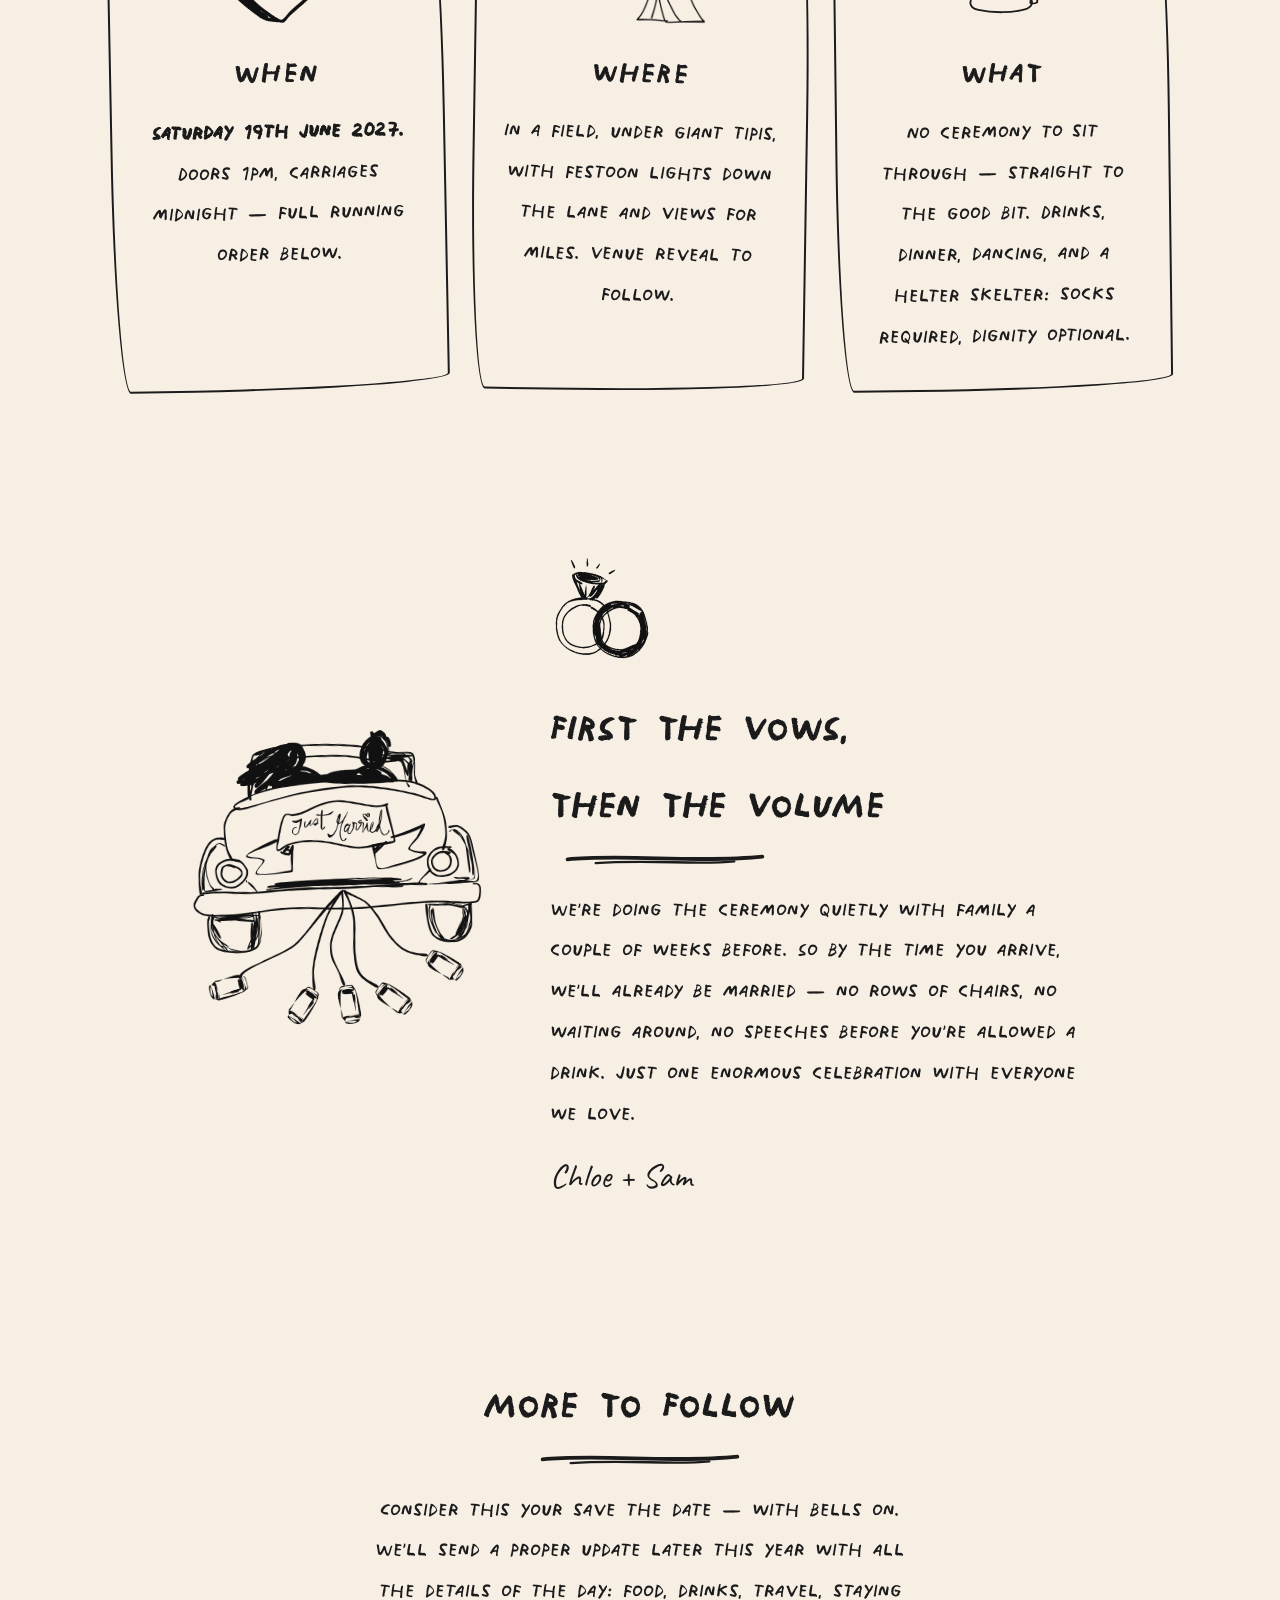
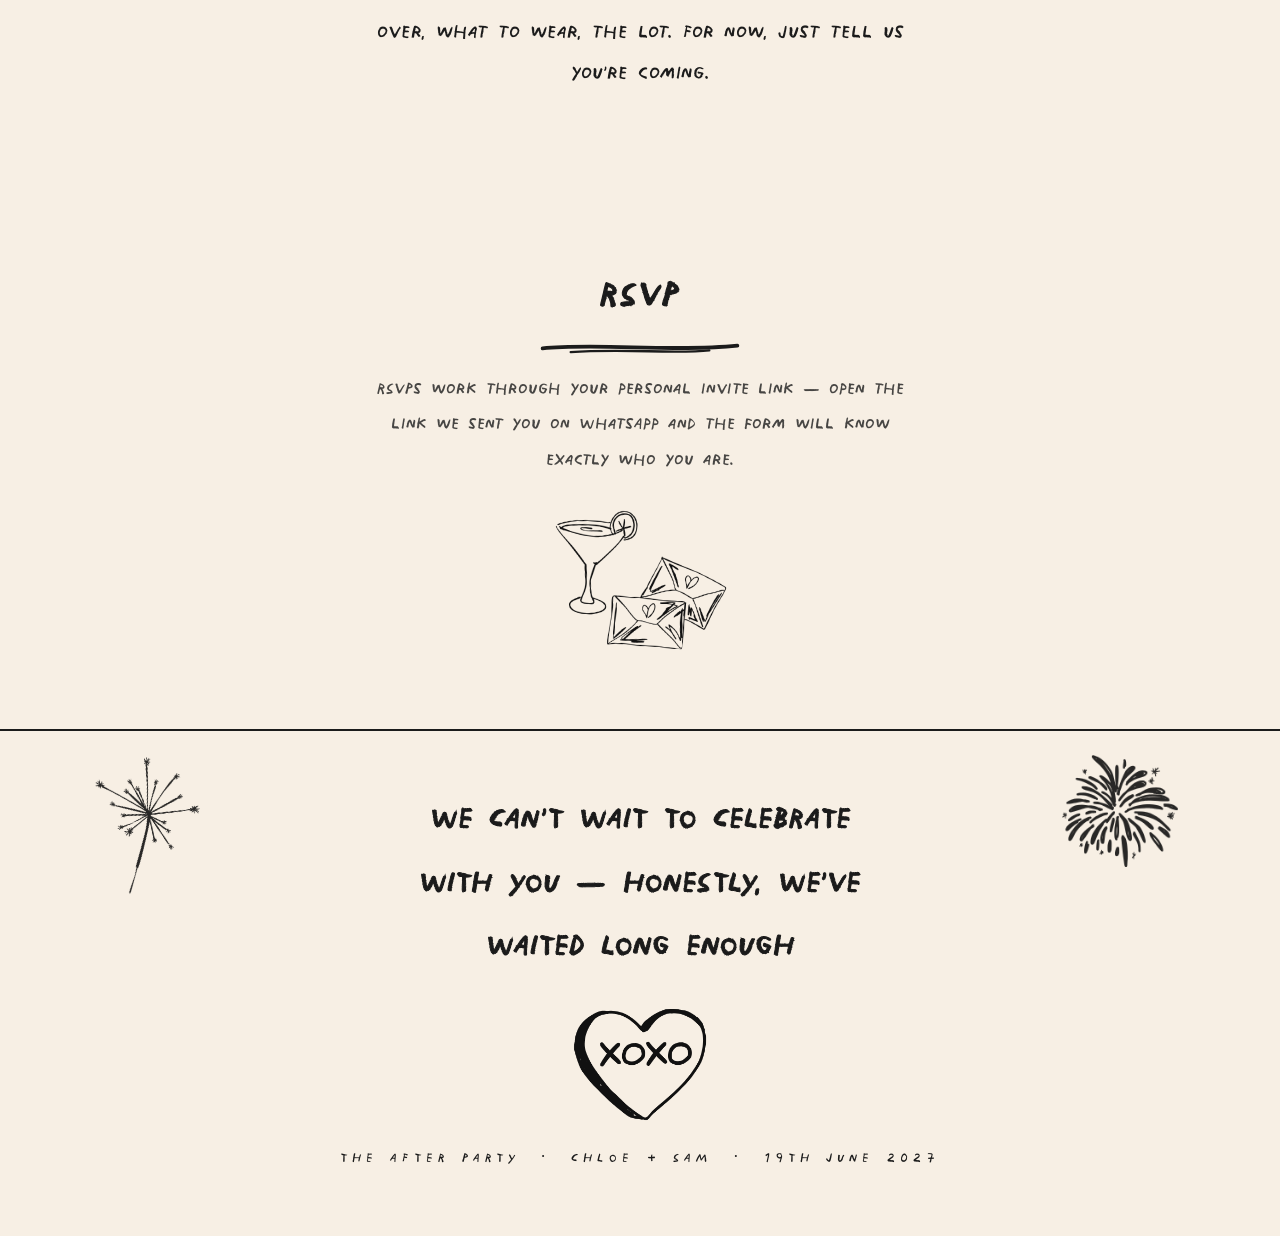
==== commit ea891784: "Trim dead RSVP fields on the no-token path + bigger hero body text on mobile - Remove the legacy sta" ====
--- a/index.html
+++ b/index.html
@@ -340,31 +340,7 @@
     <section class="rsvp">
       <h2>rsvp</h2>
       <p class="rsvp-note" id="rsvpNote" style="display:none"></p>
-      <form class="rsvp-form" id="rsvpForm" onsubmit="return false">
-        <label>your name(s)
-          <input type="text" name="names" placeholder="e.g. auntie deb + big gaz" autocomplete="off">
-        </label>
-        <fieldset class="rsvp-coming">
-          <legend>coming?</legend>
-          <label><input type="radio" name="coming" value="yes"> yes</label>
-          <label><input type="radio" name="coming" value="obviously"> obviously yes</label>
-        </fieldset>
-        <fieldset class="rsvp-kids">
-          <legend>bringing the kids?</legend>
-          <p class="rsvp-hint">optional — either way is grand, we just need to know for catering</p>
-          <label><input type="checkbox" name="kids"> yes, the kids are coming too</label>
-        </fieldset>
-        <label>anything you can't eat?
-          <input type="text" name="diet" placeholder="allergies, dislikes, strong opinions" autocomplete="off">
-        </label>
-        <label>one song that gets you dancing
-          <input type="text" name="song" placeholder="choose wisely — it might get played" autocomplete="off">
-        </label>
-        <label>anything else? <span class="rsvp-opt">(optional)</span>
-          <textarea name="message" rows="3" placeholder="a message, a request, a warning..."></textarea>
-        </label>
-        <button class="btn" type="submit">send it ✦</button>
-      </form>
+      <form class="rsvp-form" id="rsvpForm" onsubmit="return false"></form>
       <img class="rsvp-img" src="assets/illustrations/love-letters.png" alt="Hand-drawn love letters and a cocktail">
     </section>
 
@@ -410,7 +386,7 @@
       document.documentElement.classList.remove("has-invite");
       document.body.classList.remove("invite-locked");
       if (card) card.style.display = "none";
-      form.querySelectorAll("input,textarea,button,select").forEach(function (el) { el.disabled = true; });
+      form.style.display = "none";
       note.style.display = "block";
       note.textContent = msg || "RSVPs work through your personal invite link — open the link we sent you on WhatsApp and the form will know exactly who you are.";
     }
--- a/styles.css
+++ b/styles.css
@@ -687,6 +687,14 @@
   .story-text, .venue-text { text-align: center; }
   .story-text h2 { text-align: center; }
   .story-text h2::after { margin-left: auto; }
+
+  /* hero body copy was reading small next to the rest of the page's 1.4rem body text */
+  .hero .sub { font-size: 1.2rem; }
+  .hero .take3 { font-size: 1.15rem; }
+  .hero .tag { font-size: 1.4rem; }
+  .hero-note { font-size: 1.4rem; }
+  .invite-note { font-size: 1.4rem; }
+  .invite-kids { font-size: 1.15rem; }
 }
 
 @media (prefers-reduced-motion: reduce) {
